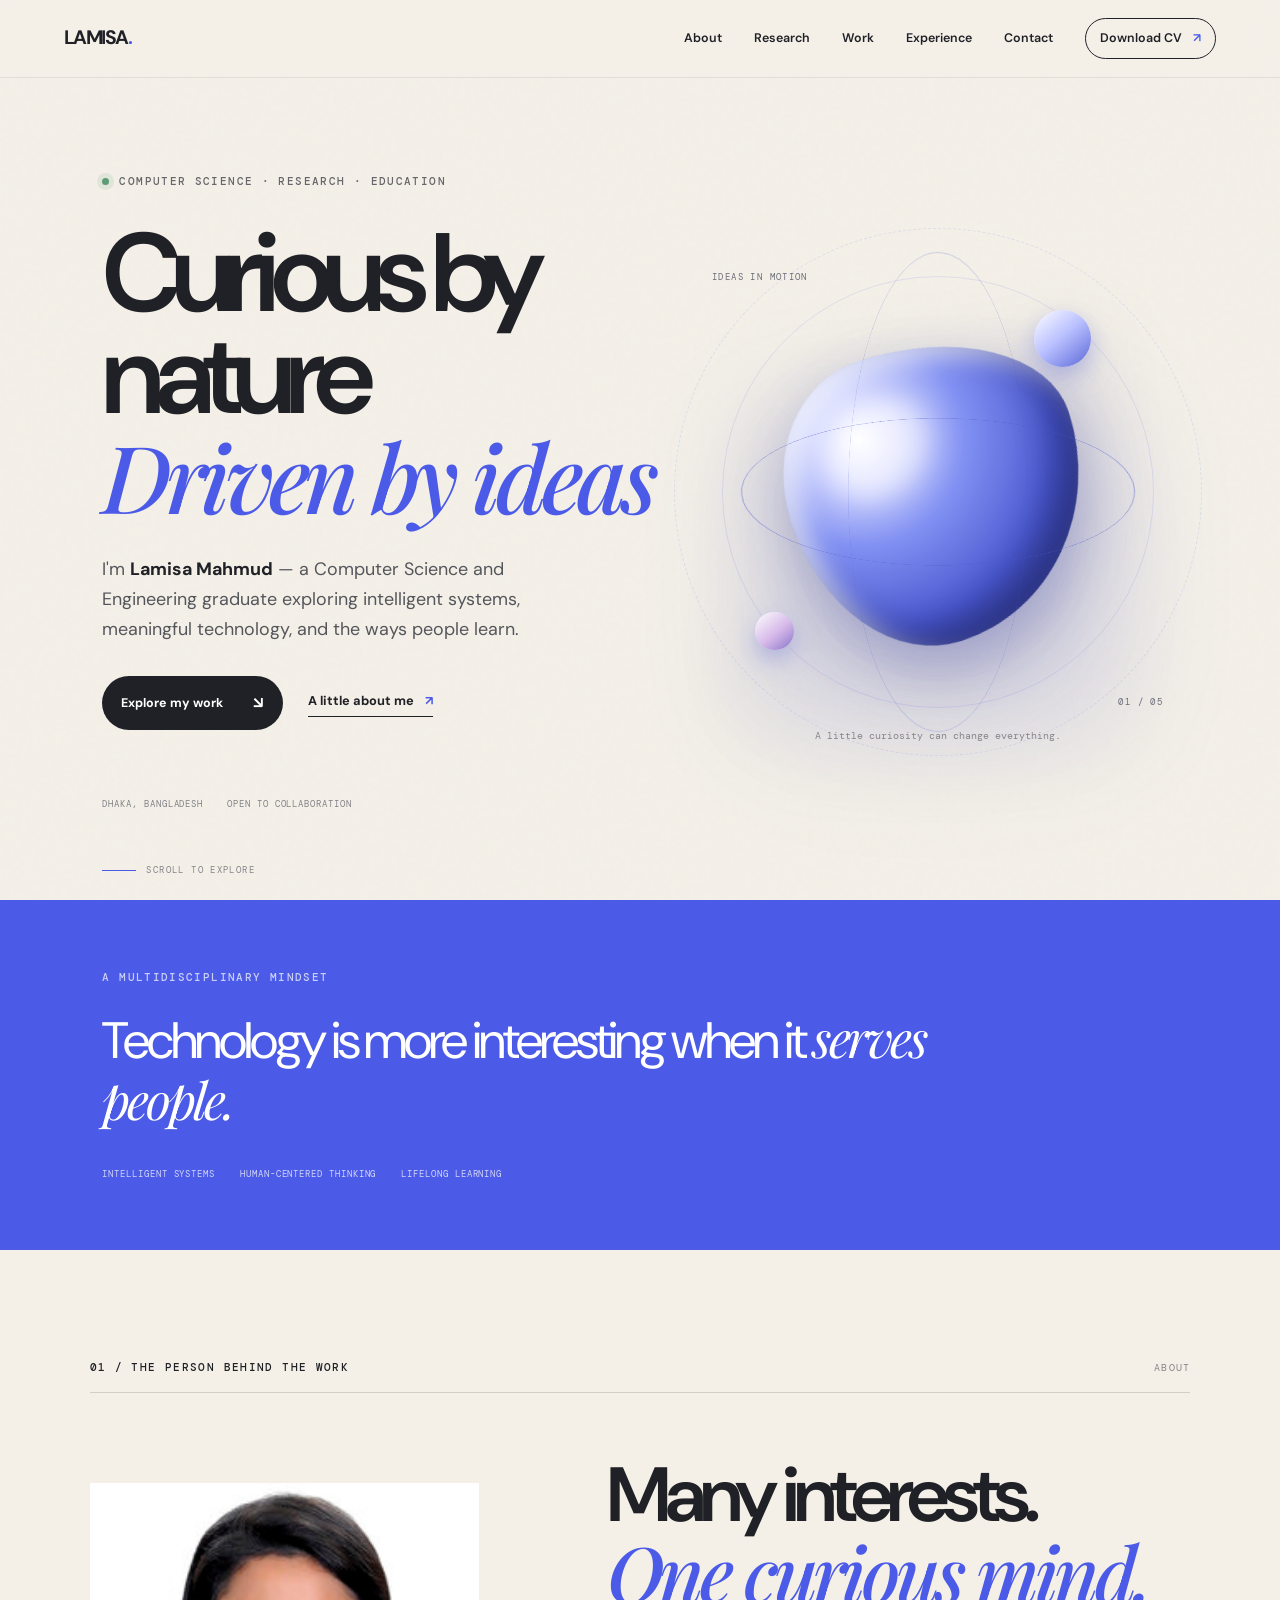
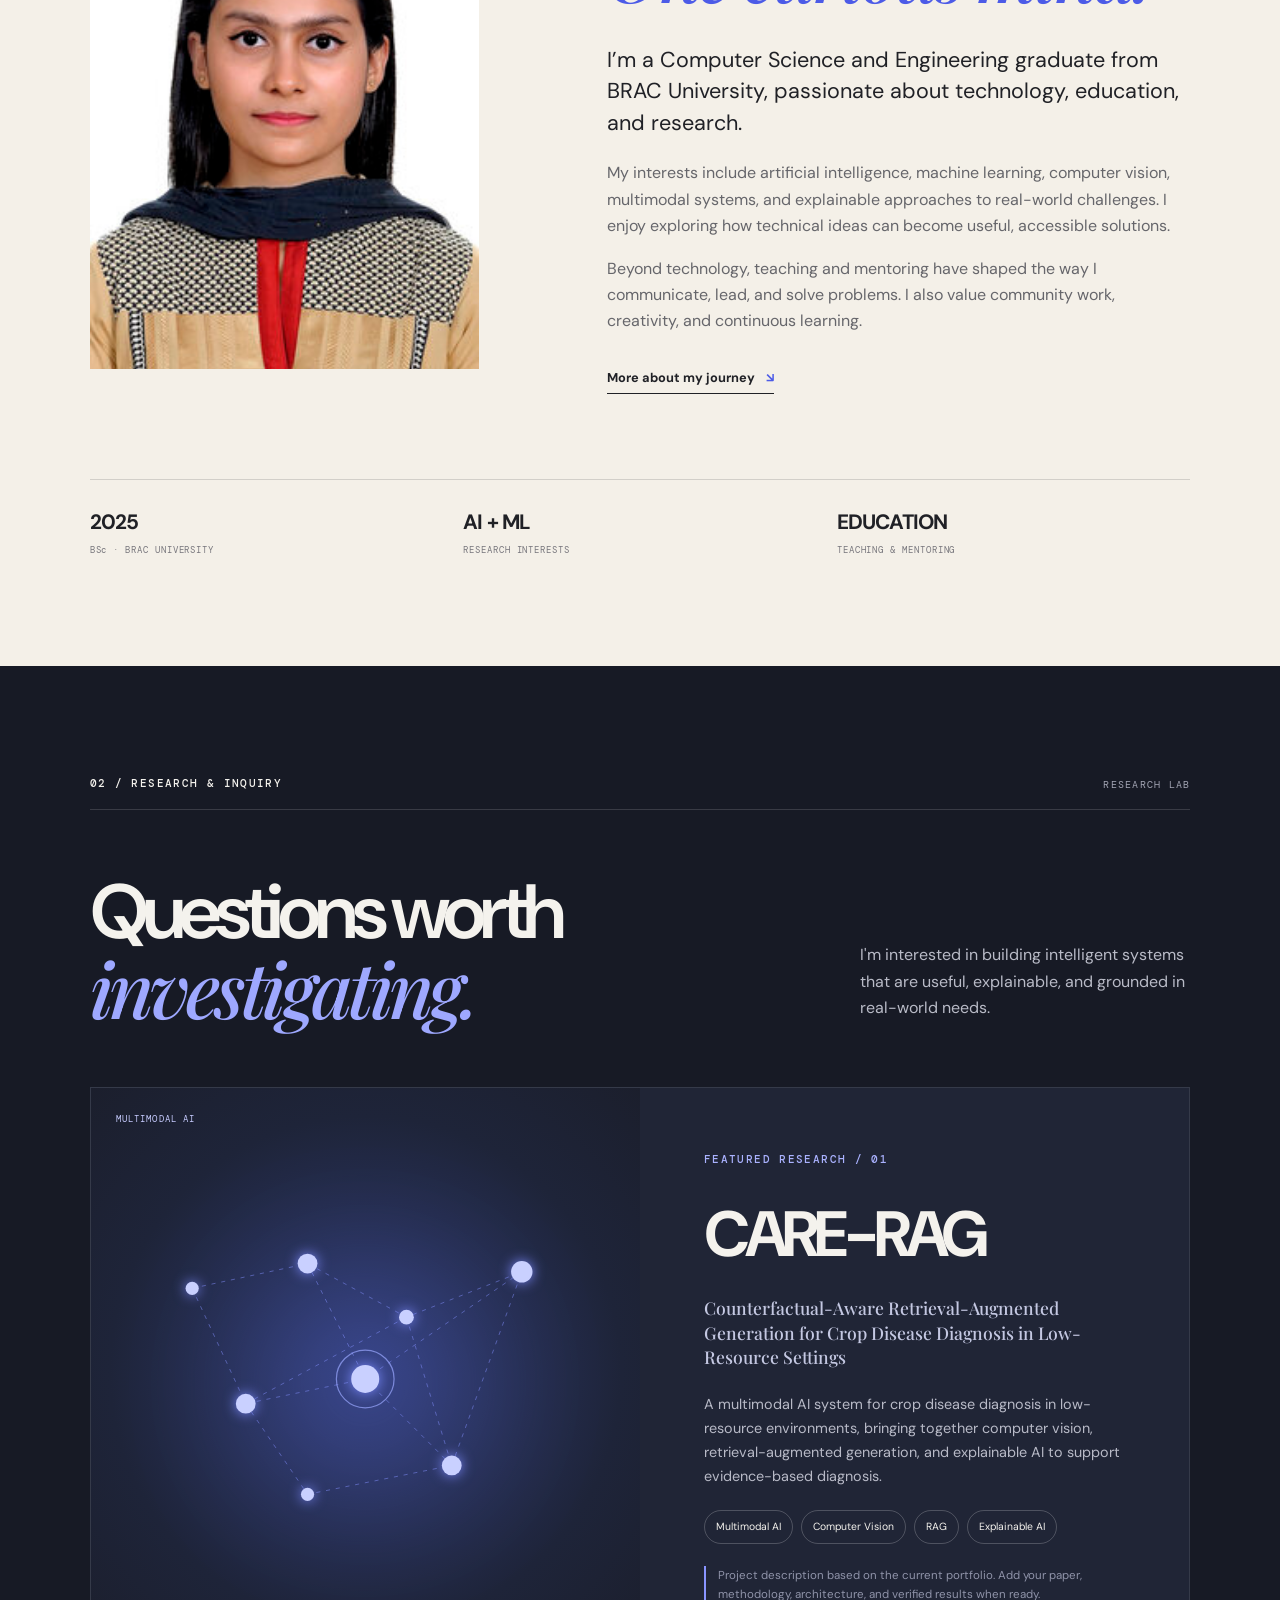
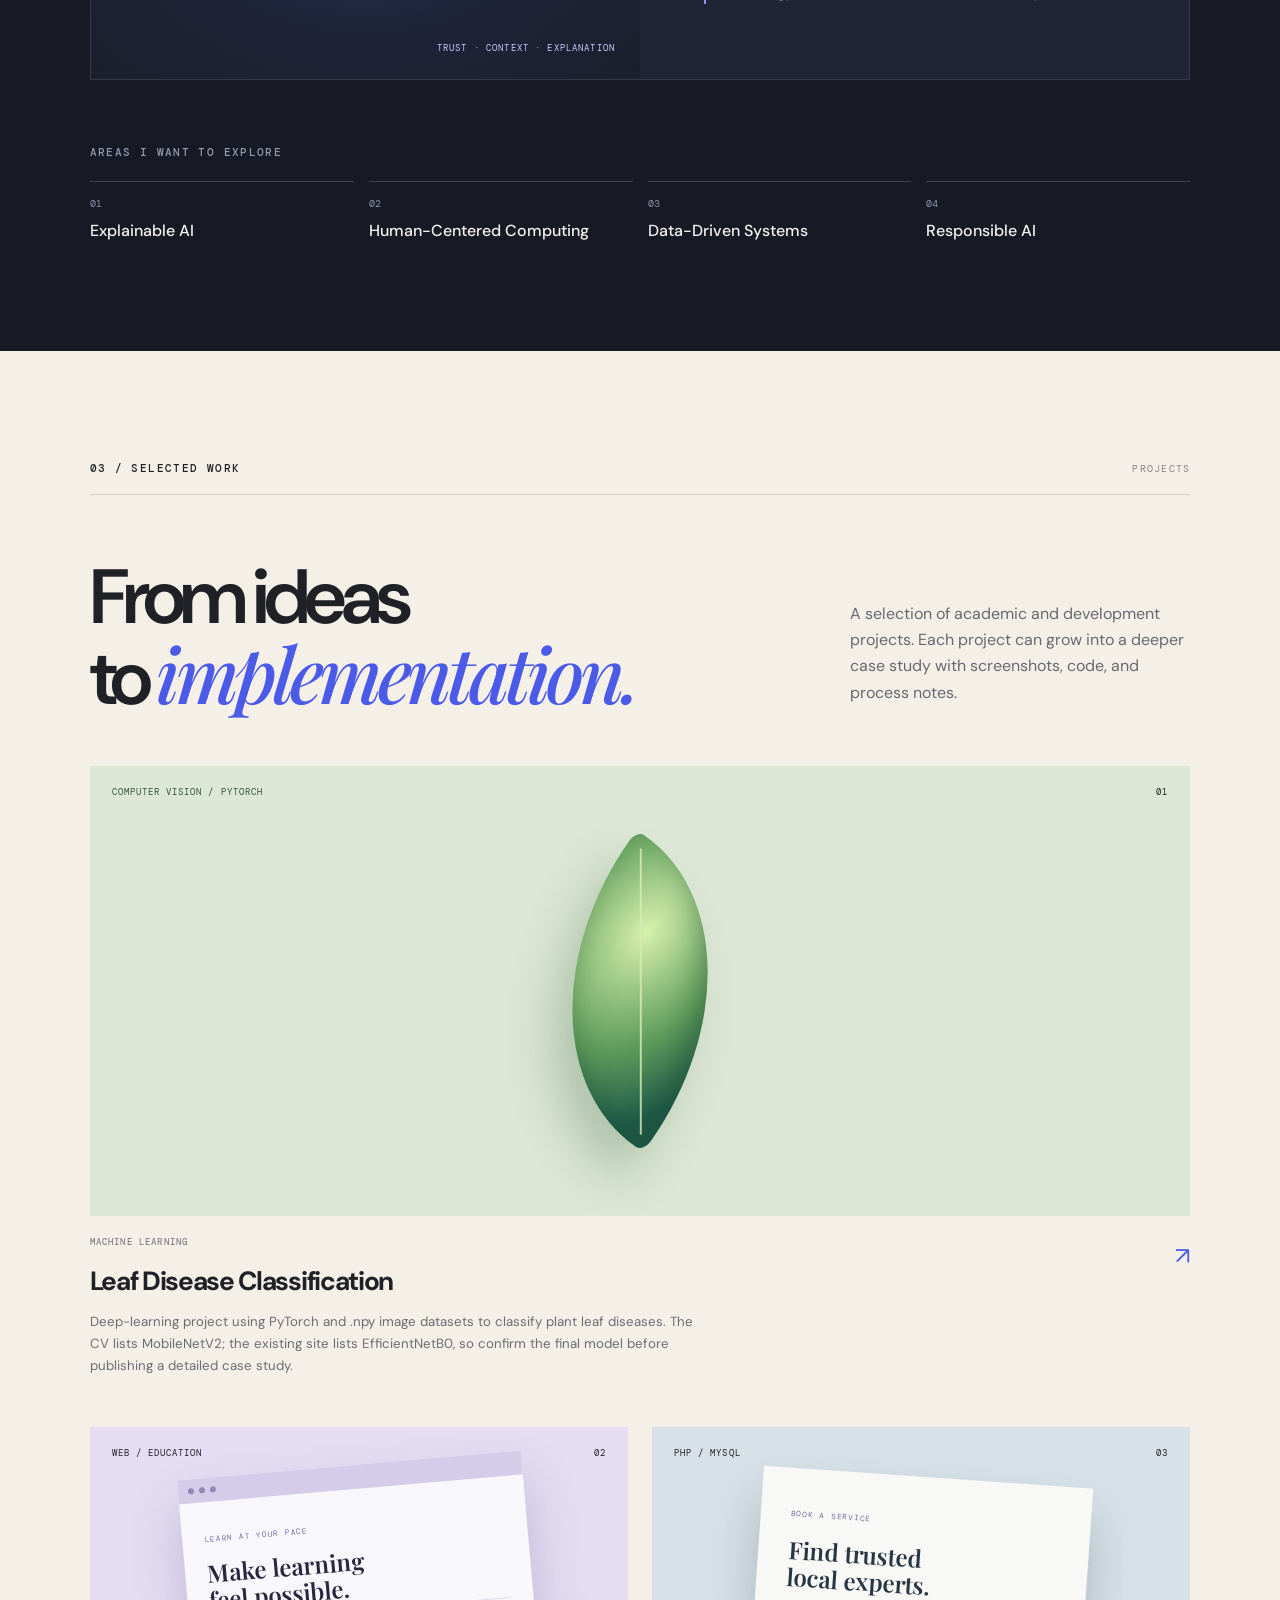
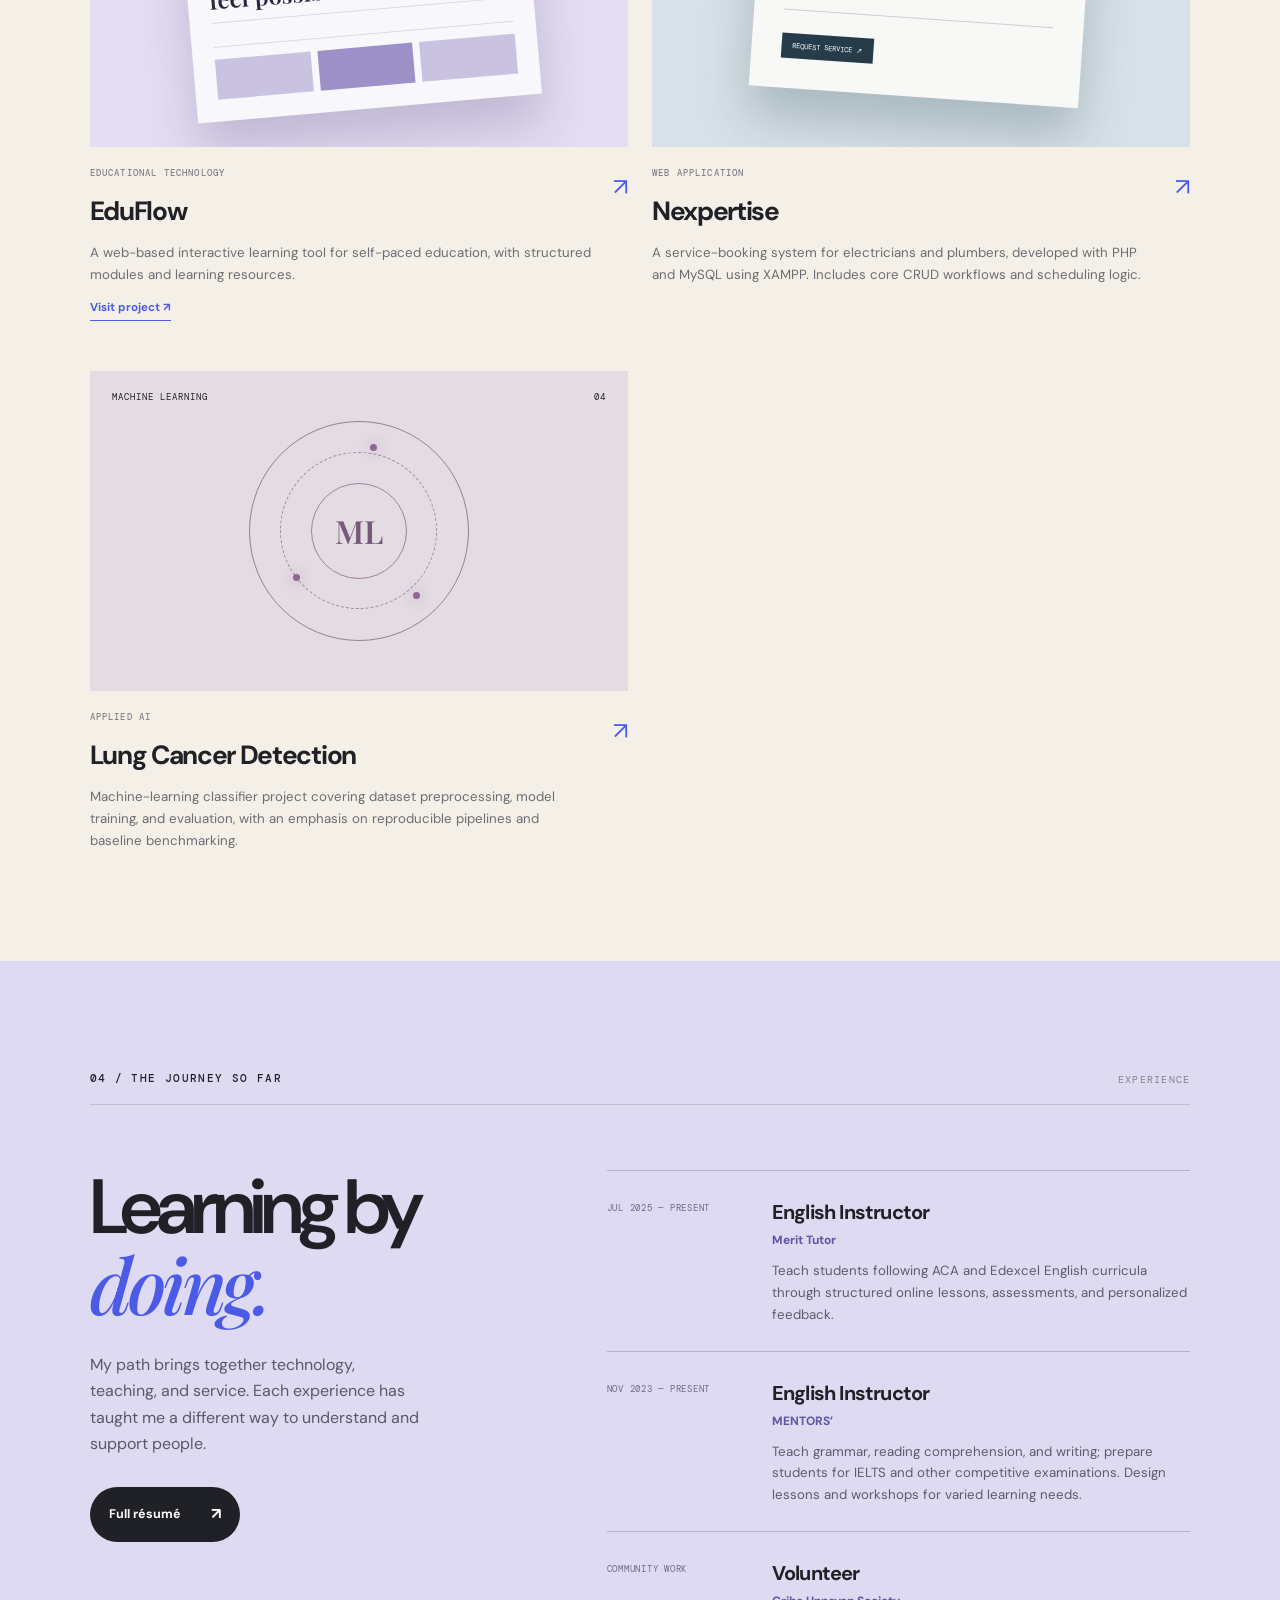
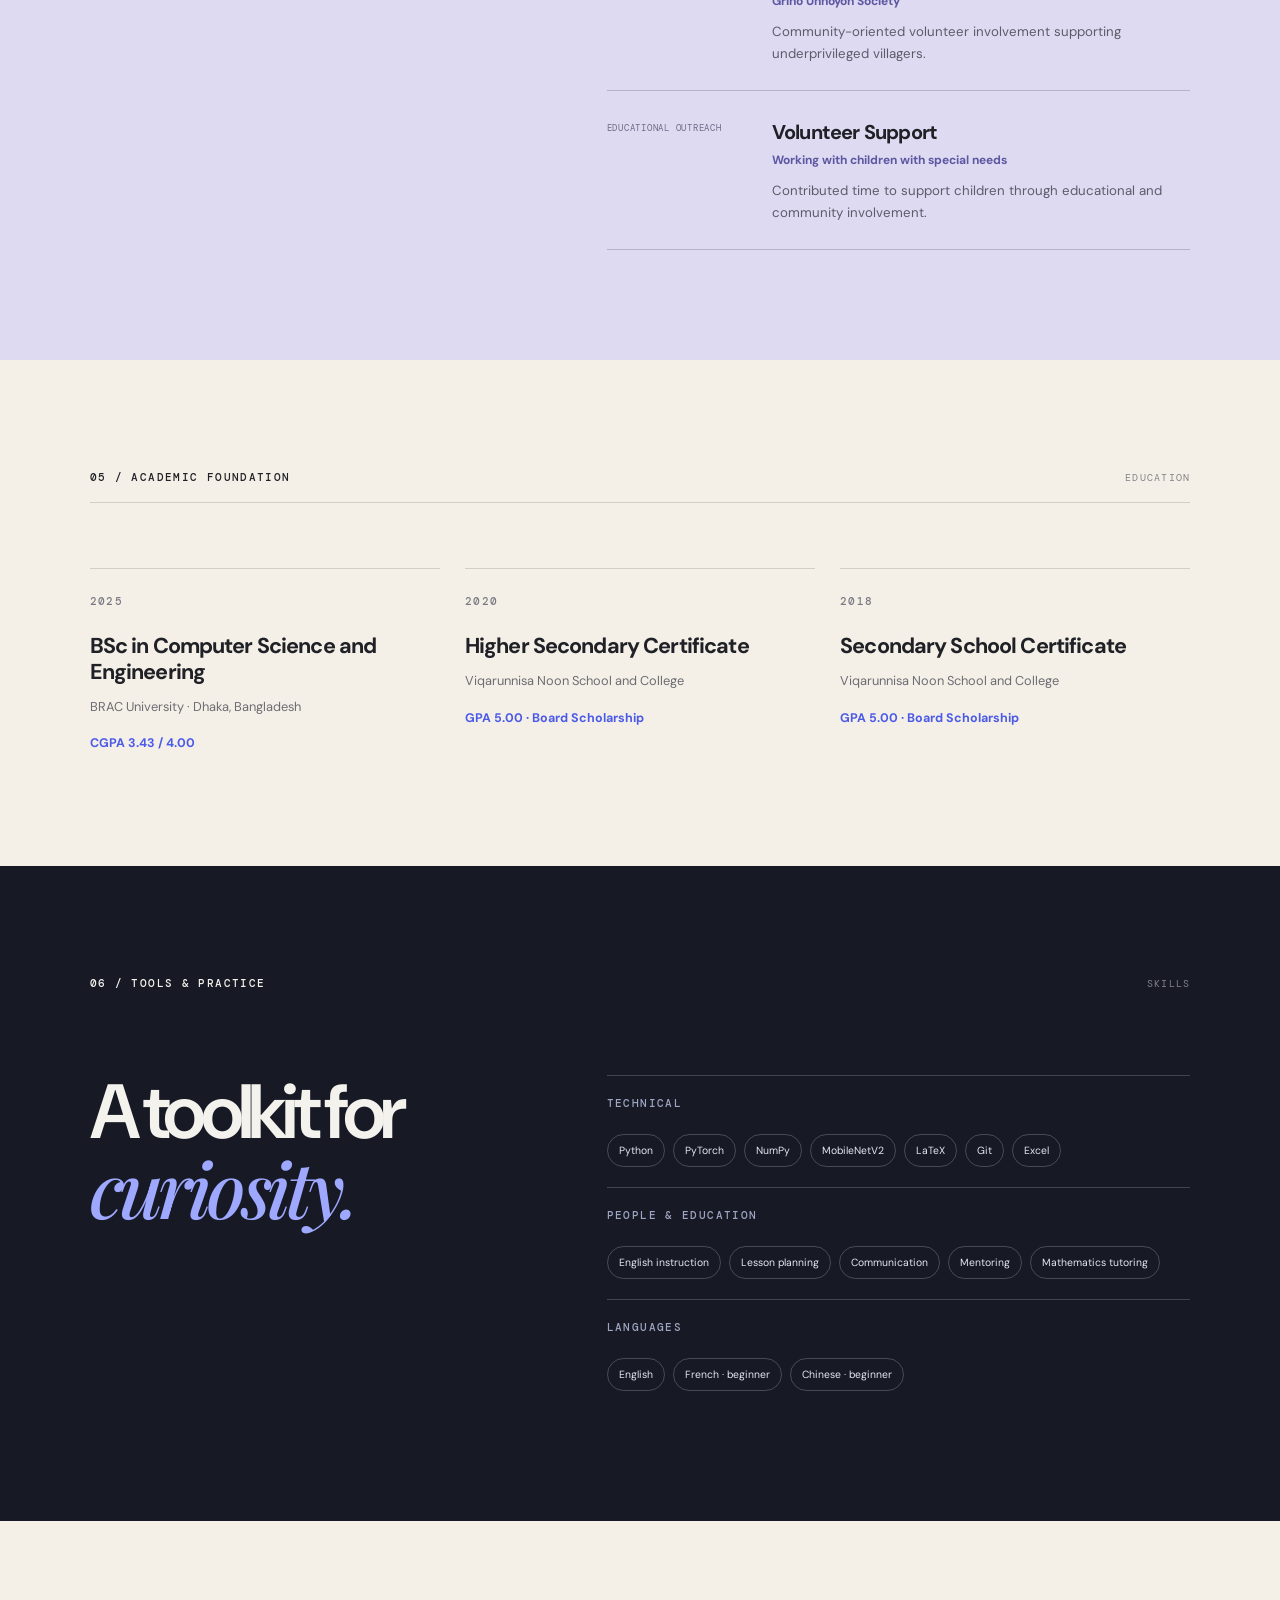
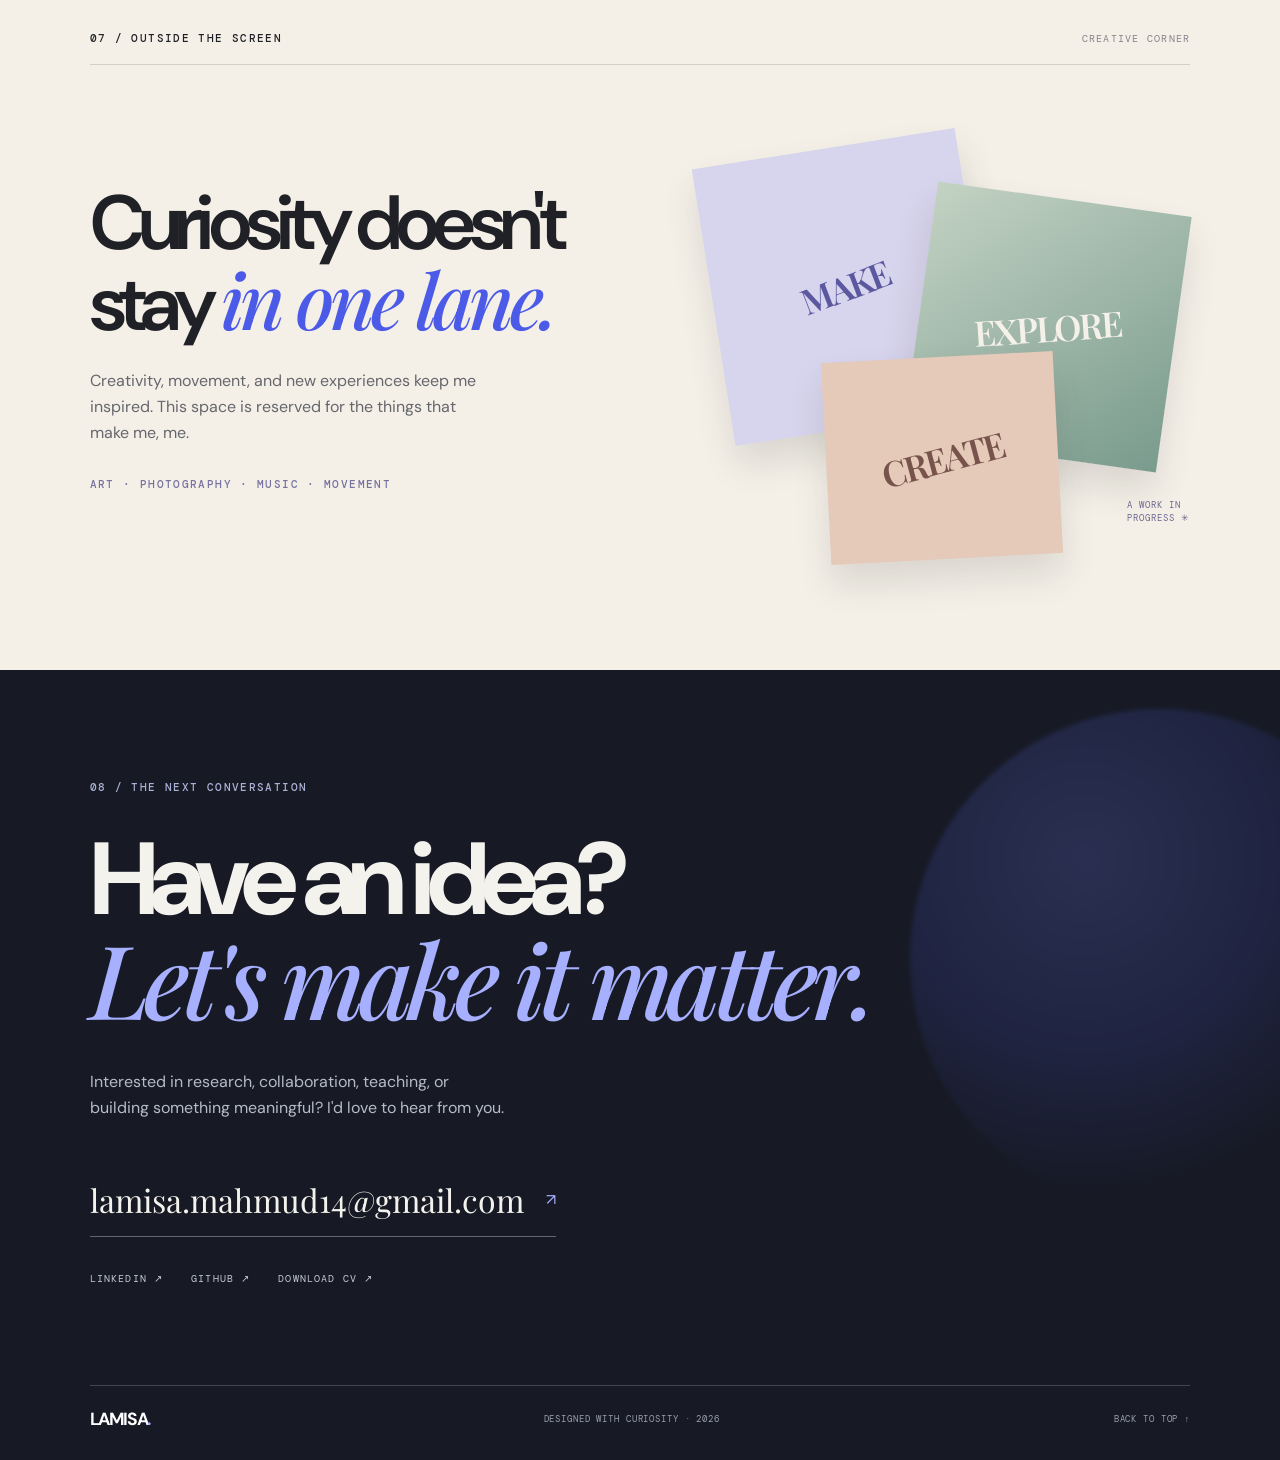
==== index.html @ aa479f7f "Update portrait image and refine bio text Updated the portrait image source and placeholder text. Re" ====
<!doctype html>
<html lang="en">
<head>
  <meta charset="utf-8">
  <meta name="viewport" content="width=device-width, initial-scale=1">
  <meta name="theme-color" content="#f4f0e8">
  <meta name="description" content="Lamisa Mahmud — Computer Science and Engineering graduate exploring intelligent systems, research, education and creative technology.">
  <meta property="og:title" content="Lamisa Mahmud — Curious by nature. Driven by ideas.">
  <meta property="og:description" content="Research, technology, education and creative thinking.">
  <meta property="og:type" content="website">
  <title>Lamisa Mahmud — Curious by nature. Driven by ideas.</title>
  <link rel="preconnect" href="https://fonts.googleapis.com">
  <link rel="preconnect" href="https://fonts.gstatic.com" crossorigin>
  <link href="https://fonts.googleapis.com/css2?family=DM+Mono:wght@400;500&family=DM+Sans:wght@400;500;600;700&family=Playfair+Display:ital,wght@0,500;0,600;1,500;1,600&display=swap" rel="stylesheet">
  <link rel="stylesheet" href="style.css">
  <script>document.documentElement.classList.add('js');</script>
</head>
<body>
  <a class="skip-link" href="#main">Skip to content</a>
  <div class="cursor-glow" aria-hidden="true"></div>
  <header class="site-header">
    <a class="wordmark" href="#top" aria-label="Lamisa Mahmud home">LAMISA<span>.</span></a>
    <button class="menu-toggle" aria-expanded="false" aria-controls="site-nav" aria-label="Open navigation"><span></span><span></span></button>
    <nav id="site-nav" class="site-nav" aria-label="Main navigation">
      <a href="#about">About</a><a href="#research">Research</a><a href="#work">Work</a><a href="#experience">Experience</a><a href="#contact">Contact</a>
      <a class="nav-cv" href="assets/Lamisa_Mahmud_Resume.pdf" target="_blank" rel="noopener">Download CV <span>↗</span></a>
    </nav>
  </header>

  <main id="main">
    <section class="hero section-light" id="top">
      <div class="hero-grain" aria-hidden="true"></div>
      <div class="hero-copy">
        <p class="eyebrow reveal"><span class="status-dot"></span> COMPUTER SCIENCE · RESEARCH · EDUCATION</p>
        <h1 class="hero-title reveal">Curious by<br>nature<br><em>Driven by ideas</em></h1>
        <p class="hero-intro reveal">I'm <strong>Lamisa Mahmud</strong> — a Computer Science and Engineering graduate exploring intelligent systems, meaningful technology, and the ways people learn.</p>
        <div class="hero-actions reveal">
          <a class="button button-dark" href="#work">Explore my work <span>↘</span></a>
          <a class="text-link" href="#about">A little about me <span>↗</span></a>
        </div>
        <div class="hero-meta reveal"><span>DHAKA, BANGLADESH</span><span>OPEN TO COLLABORATION</span></div>
      </div>
      <div class="hero-art-wrap" aria-label="Abstract interactive 3D artwork">
        <div class="orbit orbit-one"></div><div class="orbit orbit-two"></div>
        <div class="hero-art" id="hero-art">
          <div class="art-shadow"></div>
          <div class="art-core"><div class="art-core-inner"></div></div>
          <div class="art-ring ring-a"></div><div class="art-ring ring-b"></div>
          <div class="art-orb orb-a"></div><div class="art-orb orb-b"></div>
          <span class="art-label label-a">IDEAS IN MOTION</span><span class="art-label label-b">01 / 05</span>
        </div>
        <p class="art-caption">A little curiosity can change everything.</p>
      </div>
      <a class="scroll-cue" href="#about"><span></span> SCROLL TO EXPLORE</a>
    </section>

    <section class="intro-band">
      <p class="eyebrow">A MULTIDISCIPLINARY MINDSET</p>
      <p class="band-line">Technology is more interesting when it <em>serves people.</em></p>
      <div class="band-tags"><span>INTELLIGENT SYSTEMS</span><span>HUMAN-CENTERED THINKING</span><span>LIFELONG LEARNING</span></div>
    </section>

    <section class="about section-light section-pad" id="about">
      <div class="section-heading reveal"><p class="eyebrow">01 / THE PERSON BEHIND THE WORK</p><span class="section-index">ABOUT</span></div>
      <div class="about-grid">
        <div class="portrait-frame reveal">
          <img src="assets/Lamisa.jpg" alt="Portrait of Lamisa Mahmud" onerror="this.style.display='none'; this.nextElementSibling.style.display='grid';">
          <div class="portrait-placeholder"><span>YOUR PORTRAIT<br>GOES HERE</span><small>Replace assets/Lamisa.jpg with your professional photo</small></div>
        </div>
        <div class="about-copy reveal">
          <h2>Many interests.<br><em>One curious mind.</em></h2>
          <p class="large-copy">I’m a Computer Science and Engineering graduate from BRAC University, passionate about technology, education, and research.</p>
          <p>My interests include artificial intelligence, machine learning, computer vision, multimodal systems, and explainable approaches to real-world challenges. I enjoy exploring how technical ideas can become useful, accessible solutions.</p>
          <p>Beyond technology, teaching and mentoring have shaped the way I communicate, lead, and solve problems. I also value community work, creativity, and continuous learning.</p>
          <a class="text-link" href="#experience">More about my journey <span>↘</span></a>
        </div>
      </div>
      <div class="facts-row reveal">
        <div><strong>2025</strong><span>BSc · BRAC UNIVERSITY</span></div>
        <div><strong>AI + ML</strong><span>RESEARCH INTERESTS</span></div>
        <div><strong>EDUCATION</strong><span>TEACHING & MENTORING</span></div>
      </div>
    </section>

    <section class="research section-dark section-pad" id="research">
      <div class="section-heading reveal"><p class="eyebrow">02 / RESEARCH & INQUIRY</p><span class="section-index">RESEARCH LAB</span></div>
      <div class="research-head reveal">
        <h2>Questions worth<br><em>investigating.</em></h2>
        <p>I'm interested in building intelligent systems that are useful, explainable, and grounded in real-world needs.</p>
      </div>
      <article class="featured-research reveal">
        <div class="research-visual">
          <div class="network-visual" aria-hidden="true">
            <div class="network-glow"></div><svg viewBox="0 0 600 420" role="img" aria-label="Abstract network illustration">
              <g class="network-lines"><path d="M90 95 L230 65 L350 130 L490 75 M90 95 L155 235 L300 205 L490 75 M155 235 L230 345 L405 310 L490 75 M300 205 L405 310 M230 65 L300 205 M350 130 L405 310 M155 235 L350 130"/></g>
              <g class="network-nodes"><circle cx="90" cy="95" r="8"/><circle cx="230" cy="65" r="12"/><circle cx="350" cy="130" r="9"/><circle cx="490" cy="75" r="13"/><circle cx="155" cy="235" r="12"/><circle cx="300" cy="205" r="17"/><circle cx="230" cy="345" r="8"/><circle cx="405" cy="310" r="12"/></g>
              <circle class="network-pulse" cx="300" cy="205" r="35"/>
            </svg>
            <span class="visual-tag tag-top">MULTIMODAL AI</span><span class="visual-tag tag-bottom">TRUST · CONTEXT · EXPLANATION</span>
          </div>
        </div>
        <div class="research-details">
          <p class="eyebrow">FEATURED RESEARCH / 01</p>
          <h3>CARE-RAG</h3>
          <h4>Counterfactual-Aware Retrieval-Augmented Generation for Crop Disease Diagnosis in Low-Resource Settings</h4>
          <p>A multimodal AI system for crop disease diagnosis in low-resource environments, bringing together computer vision, retrieval-augmented generation, and explainable AI to support evidence-based diagnosis.</p>
          <div class="chip-row"><span>Multimodal AI</span><span>Computer Vision</span><span>RAG</span><span>Explainable AI</span></div>
          <p class="research-note">Project description based on the current portfolio. Add your paper, methodology, architecture, and verified results when ready.</p>
        </div>
      </article>
      <div class="research-interests reveal">
        <p class="eyebrow">AREAS I WANT TO EXPLORE</p>
        <div class="interest-list"><span>01 <b>Explainable AI</b></span><span>02 <b>Human-Centered Computing</b></span><span>03 <b>Data-Driven Systems</b></span><span>04 <b>Responsible AI</b></span></div>
      </div>
    </section>

    <section class="work section-light section-pad" id="work">
      <div class="section-heading reveal"><p class="eyebrow">03 / SELECTED WORK</p><span class="section-index">PROJECTS</span></div>
      <div class="work-heading reveal"><h2>From ideas<br>to <em>implementation.</em></h2><p>A selection of academic and development projects. Each project can grow into a deeper case study with screenshots, code, and process notes.</p></div>
      <div class="project-grid">
        <article class="project-card project-large reveal">
          <div class="project-art leaf-art"><div class="leaf-shape"></div><span class="art-type">COMPUTER VISION / PYTORCH</span><span class="art-number">01</span></div>
          <div class="project-info"><div><p class="eyebrow">MACHINE LEARNING</p><h3>Leaf Disease Classification</h3><p>Deep-learning project using PyTorch and .npy image datasets to classify plant leaf diseases. The CV lists MobileNetV2; the existing site lists EfficientNetB0, so confirm the final model before publishing a detailed case study.</p></div><span class="project-arrow">↗</span></div>
        </article>
        <article class="project-card reveal">
          <div class="project-art eduflow-art"><div class="browser-mock"><div class="browser-top"><i></i><i></i><i></i></div><div class="browser-body"><span>LEARN AT YOUR PACE</span><b>Make learning<br>feel possible.</b><div class="mock-lines"></div><div class="mock-blocks"><i></i><i></i><i></i></div></div></div><span class="art-type">WEB / EDUCATION</span><span class="art-number">02</span></div>
          <div class="project-info"><div><p class="eyebrow">EDUCATIONAL TECHNOLOGY</p><h3>EduFlow</h3><p>A web-based interactive learning tool for self-paced education, with structured modules and learning resources.</p><a class="project-link" href="https://babyz10.github.io/eduflow/" target="_blank" rel="noopener">Visit project ↗</a></div><span class="project-arrow">↗</span></div>
        </article>
        <article class="project-card reveal">
          <div class="project-art nexpertise-art"><div class="booking-ui"><span>BOOK A SERVICE</span><b>Find trusted<br>local experts.</b><div class="booking-line"></div><div class="booking-pill">REQUEST SERVICE ↗</div></div><span class="art-type">PHP / MYSQL</span><span class="art-number">03</span></div>
          <div class="project-info"><div><p class="eyebrow">WEB APPLICATION</p><h3>Nexpertise</h3><p>A service-booking system for electricians and plumbers, developed with PHP and MySQL using XAMPP. Includes core CRUD workflows and scheduling logic.</p></div><span class="project-arrow">↗</span></div>
        </article>
        <article class="project-card reveal">
          <div class="project-art cancer-art"><div class="scan-rings"><i></i><i></i><i></i><b>ML</b></div><span class="art-type">MACHINE LEARNING</span><span class="art-number">04</span></div>
          <div class="project-info"><div><p class="eyebrow">APPLIED AI</p><h3>Lung Cancer Detection</h3><p>Machine-learning classifier project covering dataset preprocessing, model training, and evaluation, with an emphasis on reproducible pipelines and baseline benchmarking.</p></div><span class="project-arrow">↗</span></div>
        </article>
      </div>
    </section>

    <section class="experience section-lilac section-pad" id="experience">
      <div class="section-heading reveal"><p class="eyebrow">04 / THE JOURNEY SO FAR</p><span class="section-index">EXPERIENCE</span></div>
      <div class="experience-grid">
        <div class="experience-intro reveal"><h2>Learning by<br><em>doing.</em></h2><p>My path brings together technology, teaching, and service. Each experience has taught me a different way to understand and support people.</p><a class="button button-dark" href="assets/Lamisa_Mahmud_Resume.pdf" target="_blank" rel="noopener">Full résumé <span>↗</span></a></div>
        <div class="timeline reveal">
          <article class="timeline-item"><span class="timeline-date">JUL 2025 — PRESENT</span><div><h3>English Instructor</h3><p class="timeline-org">Merit Tutor</p><p>Teach students following ACA and Edexcel English curricula through structured online lessons, assessments, and personalized feedback.</p></div></article>
          <article class="timeline-item"><span class="timeline-date">NOV 2023 — PRESENT</span><div><h3>English Instructor</h3><p class="timeline-org">MENTORS’</p><p>Teach grammar, reading comprehension, and writing; prepare students for IELTS and other competitive examinations. Design lessons and workshops for varied learning needs.</p></div></article>
          <article class="timeline-item"><span class="timeline-date">COMMUNITY WORK</span><div><h3>Volunteer</h3><p class="timeline-org">Griho Unnoyon Society</p><p>Community-oriented volunteer involvement supporting underprivileged villagers.</p></div></article>
          <article class="timeline-item"><span class="timeline-date">EDUCATIONAL OUTREACH</span><div><h3>Volunteer Support</h3><p class="timeline-org">Working with children with special needs</p><p>Contributed time to support children through educational and community involvement.</p></div></article>
        </div>
      </div>
    </section>

    <section class="education section-light section-pad">
      <div class="section-heading reveal"><p class="eyebrow">05 / ACADEMIC FOUNDATION</p><span class="section-index">EDUCATION</span></div>
      <div class="education-grid reveal">
        <div><span class="eyebrow">2025</span><h3>BSc in Computer Science and Engineering</h3><p>BRAC University · Dhaka, Bangladesh</p><strong>CGPA 3.43 / 4.00</strong></div>
        <div><span class="eyebrow">2020</span><h3>Higher Secondary Certificate</h3><p>Viqarunnisa Noon School and College</p><strong>GPA 5.00 · Board Scholarship</strong></div>
        <div><span class="eyebrow">2018</span><h3>Secondary School Certificate</h3><p>Viqarunnisa Noon School and College</p><strong>GPA 5.00 · Board Scholarship</strong></div>
      </div>
    </section>

    <section class="skills section-dark section-pad">
      <div class="section-heading reveal"><p class="eyebrow">06 / TOOLS & PRACTICE</p><span class="section-index">SKILLS</span></div>
      <div class="skills-grid reveal">
        <h2>A toolkit for<br><em>curiosity.</em></h2>
        <div class="skill-groups">
          <div><p class="eyebrow">TECHNICAL</p><div class="chip-row"><span>Python</span><span>PyTorch</span><span>NumPy</span><span>MobileNetV2</span><span>LaTeX</span><span>Git</span><span>Excel</span></div></div>
          <div><p class="eyebrow">PEOPLE & EDUCATION</p><div class="chip-row"><span>English instruction</span><span>Lesson planning</span><span>Communication</span><span>Mentoring</span><span>Mathematics tutoring</span></div></div>
          <div><p class="eyebrow">LANGUAGES</p><div class="chip-row"><span>English</span><span>French · beginner</span><span>Chinese · beginner</span></div></div>
        </div>
      </div>
    </section>

    <section class="creative section-light section-pad">
      <div class="section-heading reveal"><p class="eyebrow">07 / OUTSIDE THE SCREEN</p><span class="section-index">CREATIVE CORNER</span></div>
      <div class="creative-grid">
        <div class="creative-copy reveal"><h2>Curiosity doesn't<br>stay <em>in one lane.</em></h2><p>Creativity, movement, and new experiences keep me inspired. This space is reserved for the things that make me, me.</p><p class="eyebrow">ART · PHOTOGRAPHY · MUSIC · MOVEMENT</p></div>
        <div class="creative-collage reveal"><div class="collage-card collage-one"><span>MAKE</span></div><div class="collage-card collage-two"><span>EXPLORE</span></div><div class="collage-card collage-three"><span>CREATE</span></div><div class="collage-note">A WORK IN<br>PROGRESS ✳</div></div>
      </div>
    </section>

    <section class="contact section-dark section-pad" id="contact">
      <div class="contact-orb" aria-hidden="true"></div>
      <p class="eyebrow reveal">08 / THE NEXT CONVERSATION</p>
      <h2 class="reveal">Have an idea?<br><em>Let's make it matter.</em></h2>
      <p class="contact-copy reveal">Interested in research, collaboration, teaching, or building something meaningful? I'd love to hear from you.</p>
      <a class="contact-email reveal" href="mailto:lamisa.mahmud14@gmail.com">lamisa.mahmud14@gmail.com <span>↗</span></a>
      <div class="contact-links reveal"><a href="https://www.linkedin.com/in/lamisa-mahmud-b38b47302/" target="_blank" rel="noopener">LINKEDIN ↗</a><a href="https://github.com/Lamisa26" target="_blank" rel="noopener">GITHUB ↗</a><a href="assets/Lamisa_Mahmud_Resume.pdf" target="_blank" rel="noopener">DOWNLOAD CV ↗</a></div>
      <footer><a class="wordmark" href="#top">LAMISA<span>.</span></a><span>DESIGNED WITH CURIOSITY · 2026</span><a href="#top">BACK TO TOP ↑</a></footer>
    </section>
  </main>
  <script src="script.js"></script>
</body>
</html>
---- style.css ----
/* Lamisa Mahmud portfolio — editorial x future */
:root{--paper:#f4f0e8;--paper-2:#e9e5dc;--ink:#202126;--muted:#696a70;--blue:#4c5be7;--lilac:#dedaf2;--night:#171a25;--night-2:#202536;--line:rgba(32,33,38,.16);--serif:"Playfair Display",Georgia,serif;--sans:"DM Sans",Arial,sans-serif;--mono:"DM Mono",monospace;--max:1240px}
*{box-sizing:border-box}html{scroll-behavior:smooth;scroll-padding-top:90px}body{margin:0;background:var(--paper);color:var(--ink);font-family:var(--sans);font-size:16px;line-height:1.65;overflow-x:hidden}a{color:inherit;text-decoration:none}button{font:inherit}.skip-link{position:absolute;left:-999px;top:1rem;background:white;padding:.8rem;z-index:1000}.skip-link:focus{left:1rem}.site-header{height:78px;padding:0 max(5vw,24px);display:flex;align-items:center;justify-content:space-between;position:sticky;top:0;z-index:100;background:rgba(244,240,232,.88);backdrop-filter:blur(18px);border-bottom:1px solid rgba(32,33,38,.08)}.wordmark{font-size:1.22rem;font-weight:700;letter-spacing:-.08em}.wordmark span,.blue-dot{color:var(--blue)}.site-nav{display:flex;align-items:center;gap:clamp(16px,2.5vw,34px);font-size:.78rem;font-weight:600}.site-nav a{transition:color .2s}.site-nav a:hover,.text-link:hover{color:var(--blue)}.nav-cv{border:1px solid var(--ink);padding:9px 14px;border-radius:99px}.nav-cv span{color:var(--blue);margin-left:8px}.menu-toggle{display:none}
section{position:relative}.section-light{background:var(--paper);color:var(--ink)}.section-dark{background:var(--night);color:#f4f2ed}.section-lilac{background:var(--lilac);color:var(--ink)}.section-pad{padding:110px max(7vw,26px)}.eyebrow{font:500 .66rem/1.5 var(--mono);letter-spacing:.13em;text-transform:uppercase}.hero{min-height:calc(100svh - 78px);padding:9vh max(8vw,28px) 75px;display:grid;grid-template-columns:1.08fr .92fr;align-items:center;gap:3vw;overflow:hidden}.hero-grain{position:absolute;inset:0;pointer-events:none;opacity:.18;background-image:url("data:image/svg+xml,%3Csvg viewBox='0 0 180 180' xmlns='http://www.w3.org/2000/svg'%3E%3Cfilter id='n'%3E%3CfeTurbulence type='fractalNoise' baseFrequency='.8' numOctaves='3' stitchTiles='stitch'/%3E%3C/filter%3E%3Crect width='100%25' height='100%25' filter='url(%23n)' opacity='.14'/%3E%3C/svg%3E")}.hero-copy{position:relative;z-index:2;max-width:690px}.hero .eyebrow{display:flex;align-items:center;gap:10px;color:#65656a}.status-dot{width:7px;height:7px;border-radius:50%;background:#5c9b75;box-shadow:0 0 0 5px rgba(92,155,117,.12)}h1,h2,h3,h4,p{margin-top:0}.hero-title{font-size:clamp(4.2rem,8.7vw,8.8rem);line-height:.91;letter-spacing:-.085em;font-weight:600;margin:34px 0 28px}.hero-title em,h2 em{font-family:var(--serif);font-weight:500;letter-spacing:-.06em}.hero-title em{color:var(--blue);font-size:.84em}.hero-intro{max-width:490px;font-size:1.12rem;color:#55565c}.hero-intro strong{color:var(--ink)}.hero-actions{display:flex;align-items:center;gap:25px;margin-top:32px}.button{display:inline-flex;align-items:center;gap:30px;padding:14px 19px;border-radius:99px;font-size:.78rem;font-weight:700;transition:transform .25s,background .25s}.button:hover{transform:translateY(-3px)}.button-dark{background:var(--ink);color:white}.button-dark:hover{background:var(--blue)}.button span{font-size:1rem}.text-link{font-size:.8rem;font-weight:700;border-bottom:1px solid currentColor;padding-bottom:5px}.text-link span{margin-left:8px;color:var(--blue)}.hero-meta{display:flex;gap:24px;margin-top:68px;font: .58rem var(--mono);letter-spacing:.1em;color:#818087}.hero-art-wrap{position:relative;min-height:520px;display:grid;place-items:center;perspective:1000px}.hero-art{width:min(39vw,480px);aspect-ratio:1;position:relative;transform-style:preserve-3d;transition:transform .15s ease-out;filter:drop-shadow(0 35px 45px rgba(50,55,100,.16))}.art-core{position:absolute;inset:19%;border-radius:38% 62% 58% 42% / 44% 38% 62% 56%;background:radial-gradient(circle at 30% 25%,#fff 0,#d9dcff 13%,#8190f2 35%,#4a58cf 64%,#252d74 100%);box-shadow:inset -18px -20px 35px rgba(18,22,75,.45),inset 12px 14px 24px rgba(255,255,255,.75),0 25px 55px rgba(60,70,170,.28);animation:morph 9s ease-in-out infinite alternate;transform:translateZ(35px) rotate(-18deg)}.art-core-inner{position:absolute;width:36%;height:28%;top:17%;left:18%;border-radius:50%;background:rgba(255,255,255,.48);filter:blur(12px);transform:rotate(-30deg)}.art-ring{position:absolute;inset:9%;border:1px solid rgba(74,88,207,.5);border-radius:50%;transform:rotateX(68deg) rotateZ(-25deg)}.ring-b{inset:0;border-color:rgba(74,88,207,.25);transform:rotateY(68deg) rotateZ(25deg)}.art-orb{position:absolute;width:12%;aspect-ratio:1;border-radius:50%;background:linear-gradient(140deg,#fff,#b9c0ff 48%,#5a66d7);box-shadow:0 10px 25px #7d86da88}.orb-a{top:12%;right:18%;transform:translateZ(75px)}.orb-b{bottom:17%;left:12%;width:8%;background:linear-gradient(140deg,#fff,#d6b9e9 55%,#8873c9)}.art-shadow{position:absolute;inset:24% 12% 10%;background:#5966d7;filter:blur(60px);opacity:.16;transform:translateY(45px)}.art-label{position:absolute;font: .58rem var(--mono);letter-spacing:.15em;color:#6b6b78}.label-a{top:4%;left:3%}.label-b{bottom:5%;right:3%}.orbit{position:absolute;border:1px solid rgba(76,91,231,.13);border-radius:50%;width:90%;aspect-ratio:1}.orbit-two{width:110%;border-style:dashed;animation:spin 45s linear infinite}.art-caption{position:absolute;bottom:0;font: .65rem var(--mono);color:#87858a}.scroll-cue{position:absolute;bottom:24px;left:max(8vw,28px);font: .58rem var(--mono);letter-spacing:.15em;display:flex;align-items:center;gap:10px;color:#85838a}.scroll-cue span{width:34px;height:1px;background:var(--blue)}
.intro-band{padding:70px max(8vw,28px);background:var(--blue);color:white}.intro-band .eyebrow{opacity:.7}.band-line{font-size:clamp(1.8rem,4vw,4rem);line-height:1.16;letter-spacing:-.06em;max-width:950px;margin:22px 0 35px}.band-line em{font-family:var(--serif)}.band-tags{display:flex;gap:25px;flex-wrap:wrap;font: .58rem var(--mono);letter-spacing:.1em;opacity:.75}
.section-heading{display:flex;justify-content:space-between;align-items:center;border-bottom:1px solid var(--line);padding-bottom:17px;margin-bottom:65px}.section-heading .eyebrow{margin:0}.section-index{font: .6rem var(--mono);letter-spacing:.13em;color:#85838a}.about-grid{display:grid;grid-template-columns:.8fr 1.2fr;gap:10vw;align-items:center}.portrait-frame{position:relative;max-width:430px;aspect-ratio:4/5;background:#d8d5cd;overflow:hidden}.portrait-frame img{width:100%;height:100%;object-fit:cover;object-position:center;display:block}.portrait-placeholder{height:100%;display:none;place-content:center;text-align:center;background:radial-gradient(circle at 65% 25%,#e9e5ff,#b9b9d3 45%,#8e91b7);color:#292c53;padding:20px}.portrait-placeholder span{font:600 clamp(1.5rem,4vw,3rem)/1.05 var(--serif)}.portrait-placeholder small{font:.6rem var(--mono);margin-top:15px}.portrait-stamp{position:absolute;bottom:16px;right:16px;background:var(--paper);padding:12px 15px;font: .65rem/1.3 var(--mono);letter-spacing:.12em}.portrait-stamp span{color:var(--blue)}.about-copy h2,.research-head h2,.work-heading h2,.experience-intro h2,.skills-grid h2,.creative-copy h2{font-size:clamp(3rem,6vw,6rem);line-height:.98;letter-spacing:-.075em;font-weight:600;margin-bottom:30px}.about-copy h2 em,.work-heading h2 em,.experience-intro h2 em,.creative-copy h2 em{color:var(--blue)}.large-copy{font-size:1.35rem;line-height:1.45;max-width:650px}.about-copy p:not(.large-copy){color:#66666b;max-width:610px}.about-copy .text-link{display:inline-block;margin-top:16px}.facts-row{display:grid;grid-template-columns:repeat(3,1fr);border-top:1px solid var(--line);margin-top:85px;padding-top:25px;gap:20px}.facts-row div{display:flex;flex-direction:column}.facts-row strong{font-size:1.3rem;letter-spacing:-.04em}.facts-row span{font: .58rem var(--mono);color:#77767c;letter-spacing:.1em;margin-top:5px}
.research{overflow:hidden}.research .section-heading{border-color:#ffffff25}.research .section-index{color:#a3a5b4}.research-head{display:flex;justify-content:space-between;align-items:end;gap:40px;margin-bottom:55px}.research-head h2{margin:0}.research-head h2 em,.skills-grid h2 em{color:#9ea8ff}.research-head>p{max-width:330px;color:#b9bbc7;margin:0 0 10px}.featured-research{display:grid;grid-template-columns:1fr 1fr;background:var(--night-2);border:1px solid #ffffff18}.research-visual{min-height:420px;background:radial-gradient(circle at 50% 48%,#313d75,#1e2439 62%,#1b1e2b);display:grid;place-items:center;overflow:hidden}.network-visual{width:100%;height:100%;min-height:420px;position:relative;display:grid;place-items:center}.network-visual svg{width:90%;max-width:590px;z-index:1;overflow:visible}.network-lines path{fill:none;stroke:#8490ff;stroke-width:1.2;stroke-opacity:.5;stroke-dasharray:5 7;animation:dash 20s linear infinite}.network-nodes circle{fill:#c9d0ff;filter:drop-shadow(0 0 8px #7c8aff)}.network-pulse{fill:none;stroke:#9ba7ff;stroke-width:1.5;opacity:.7;transform-origin:300px 205px;animation:pulse 3s ease-out infinite}.network-glow{position:absolute;width:220px;height:220px;border-radius:50%;background:#5666db;filter:blur(75px);opacity:.3}.visual-tag{position:absolute;z-index:2;font: .55rem var(--mono);letter-spacing:.13em;color:#c7ccff}.tag-top{top:25px;left:25px}.tag-bottom{bottom:25px;right:25px}.research-details{padding:clamp(30px,5vw,65px);align-self:center}.research-details .eyebrow{color:#aab2ff}.research-details h3{font-size:clamp(2.8rem,5vw,5rem);letter-spacing:-.08em;margin:15px 0 8px}.research-details h4{font:500 1.1rem/1.4 var(--serif);color:#c4c8e2;max-width:510px}.research-details>p:not(.eyebrow){color:#b8bac7;font-size:.9rem}.chip-row{display:flex;gap:8px;flex-wrap:wrap;margin:22px 0}.chip-row span{border:1px solid #ffffff35;border-radius:99px;padding:7px 11px;font-size:.65rem;color:inherit}.research-note{font-size:.72rem!important;color:#8f93a9!important;border-left:2px solid #8994ff;padding-left:12px}.research-interests{margin-top:65px}.research-interests .eyebrow{color:#9699ad}.interest-list{display:grid;grid-template-columns:repeat(4,1fr);gap:15px;margin-top:20px}.interest-list span{border-top:1px solid #ffffff30;padding-top:15px;font: .62rem var(--mono);color:#8f94aa}.interest-list b{display:block;color:#f4f2ed;font:500 1rem var(--sans);margin-top:10px}
.work-heading{display:flex;align-items:end;justify-content:space-between;gap:35px;margin-bottom:50px}.work-heading h2{margin:0}.work-heading p{max-width:340px;color:#686970;margin-bottom:10px}.project-grid{display:grid;grid-template-columns:1fr 1fr;gap:50px 24px}.project-card{min-width:0}.project-large{grid-column:span 2}.project-art{height:320px;position:relative;overflow:hidden;display:grid;place-items:center}.project-large .project-art{height:450px}.art-type,.art-number{position:absolute;top:20px;font: .55rem var(--mono);letter-spacing:.12em}.art-type{left:22px}.art-number{right:22px}.leaf-art{background:#dce7d5}.leaf-shape{width:190px;height:260px;background:radial-gradient(ellipse at 35% 30%,#d7f1ac,#5e9c5b 50%,#1f5c4b 85%);border-radius:5% 95% 5% 95%;transform:rotate(35deg);box-shadow:inset -15px -12px 25px #17462c55,0 35px 45px #315a3340;position:relative;transition:transform .7s}.leaf-shape:after{content:"";position:absolute;width:2px;height:110%;background:#d8edb9;left:50%;top:-5%;transform:rotate(-35deg);opacity:.8}.project-card:hover .leaf-shape{transform:rotate(48deg) scale(1.08)}.leaf-art .art-type{color:#36533a}.eduflow-art{background:#e4ddf3}.browser-mock{width:64%;max-width:390px;background:#f8f7fc;box-shadow:0 30px 50px #554b7540;transform:rotate(-5deg);transition:transform .5s}.project-card:hover .browser-mock{transform:rotate(0) translateY(-8px)}.browser-top{height:24px;background:#d4cce8;display:flex;gap:5px;align-items:center;padding:0 10px}.browser-top i{width:6px;height:6px;border-radius:50%;background:#9389b7}.browser-body{padding:22px}.browser-body span,.booking-ui>span{font: .48rem var(--mono);letter-spacing:.1em;color:#746a9b}.browser-body b{display:block;font:600 1.5rem/1.1 var(--serif);margin:10px 0;color:#29263f}.mock-lines{height:25px;border-top:1px solid #ddd8e9;border-bottom:1px solid #ddd8e9}.mock-blocks{display:flex;gap:7px;margin-top:12px}.mock-blocks i{height:40px;flex:1;background:#c9c2e1}.mock-blocks i:nth-child(2){background:#9d91c7}.nexpertise-art{background:#d8e1e8}.booking-ui{background:#f8f9f7;padding:30px;width:62%;max-width:330px;box-shadow:0 30px 50px #2b465044;transform:rotate(4deg);transition:transform .5s}.project-card:hover .booking-ui{transform:rotate(0) translateY(-8px)}.booking-ui b{display:block;font:600 1.5rem/1.1 var(--serif);margin:12px 0;color:#273642}.booking-line{height:1px;background:#c5d0d5;margin:20px 0}.booking-pill{display:inline-block;background:#263c4a;color:white;padding:8px 11px;font: .45rem var(--mono)}.cancer-art{background:#e4dce3}.scan-rings{width:220px;aspect-ratio:1;border:1px solid #967e98;border-radius:50%;display:grid;place-items:center;position:relative;color:#755b79}.scan-rings:before,.scan-rings:after{content:"";position:absolute;inset:14%;border:1px dashed #9f82a0;border-radius:50%}.scan-rings:after{inset:28%;border-style:solid}.scan-rings i{position:absolute;width:7px;height:7px;border-radius:50%;background:#8d6691;top:10%;left:55%;box-shadow:0 0 15px #a879ac}.scan-rings i:nth-child(2){top:70%;left:20%}.scan-rings i:nth-child(3){top:78%;left:75%}.scan-rings b{font:600 2rem var(--serif)}.project-info{display:flex;justify-content:space-between;gap:20px;padding:20px 0 0}.project-info .eyebrow{font-size:.56rem;color:#85838a;margin-bottom:10px}.project-info h3{font-size:1.65rem;letter-spacing:-.05em;margin-bottom:8px}.project-info p:not(.eyebrow){font-size:.83rem;color:#6c6c72;max-width:620px;margin-bottom:0}.project-arrow{font-size:1.5rem;color:var(--blue)}.project-link{display:inline-block;margin-top:12px;font-size:.72rem;font-weight:700;border-bottom:1px solid var(--blue);padding-bottom:3px;color:var(--blue)}
.experience-grid{display:grid;grid-template-columns:.8fr 1.2fr;gap:10vw}.experience-intro h2{margin-bottom:25px}.experience-intro p{max-width:330px;color:#59586a;margin-bottom:30px}.timeline{border-top:1px solid #29263f38}.timeline-item{display:grid;grid-template-columns:145px 1fr;gap:20px;padding:25px 0;border-bottom:1px solid #29263f38}.timeline-date{font: .58rem var(--mono);color:#6f6a87;letter-spacing:.08em;padding-top:6px}.timeline-item h3{font-size:1.25rem;margin:0 0 2px;letter-spacing:-.04em}.timeline-org{font-size:.75rem;font-weight:700;color:#5d56a1;margin-bottom:9px}.timeline-item p:last-child{font-size:.83rem;color:#5d5b69;margin:0}
.education-grid{display:grid;grid-template-columns:repeat(3,1fr);gap:25px}.education-grid>div{border-top:1px solid var(--line);padding-top:18px}.education-grid .eyebrow{color:#7b7a82}.education-grid h3{font-size:1.35rem;line-height:1.2;letter-spacing:-.04em;margin:20px 0 10px}.education-grid p{font-size:.8rem;color:#6d6c72}.education-grid strong{font-size:.78rem;color:var(--blue)}
.skills-grid{display:grid;grid-template-columns:.8fr 1.2fr;gap:10vw}.skills-grid h2{margin:0}.skill-groups>div{border-top:1px solid #ffffff30;padding:20px 0}.skill-groups .eyebrow{color:#9ea4c1}.skill-groups .chip-row{margin-bottom:0}.skill-groups .chip-row span{border-color:#ffffff35;color:#e5e6ef}
.creative-grid{display:grid;grid-template-columns:1fr 1fr;gap:9vw;align-items:center}.creative-copy h2{margin-bottom:25px}.creative-copy>p:not(.eyebrow){max-width:400px;color:#66666d}.creative-copy .eyebrow{margin-top:30px;color:#7773a0}.creative-collage{height:430px;position:relative}.collage-card{position:absolute;display:grid;place-items:center;font:600 2.2rem var(--serif);letter-spacing:-.06em;box-shadow:0 20px 35px #3332;transition:transform .5s}.collage-card span{transform:rotate(-12deg)}.collage-one{width:54%;height:65%;background:#d7d4ed;left:3%;top:4%;transform:rotate(-9deg);color:#5c58a0}.collage-two{width:52%;height:60%;background:linear-gradient(140deg,#c3d2c3,#799b8d);right:3%;top:16%;transform:rotate(8deg);color:#f5f1e8}.collage-three{width:47%;height:47%;background:#e5c9b9;left:26%;bottom:0;transform:rotate(-3deg);color:#78534b}.creative-collage:hover .collage-one{transform:rotate(-13deg) translate(-8px,-5px)}.creative-collage:hover .collage-two{transform:rotate(12deg) translate(8px,-5px)}.creative-collage:hover .collage-three{transform:rotate(2deg) translateY(-8px)}.collage-note{position:absolute;right:0;bottom:8%;font: .55rem/1.5 var(--mono);letter-spacing:.12em;color:#6c688e}
.contact{overflow:hidden;padding-bottom:30px}.contact-orb{position:absolute;width:500px;height:500px;right:-130px;top:5%;border-radius:50%;background:radial-gradient(circle at 35% 30%,#7886ff,#414cb3 40%,transparent 70%);filter:blur(2px);opacity:.2;pointer-events:none}.contact>.eyebrow{color:#aab1d4}.contact h2{font-size:clamp(3.5rem,8vw,8rem);line-height:.96;letter-spacing:-.08em;margin:35px 0}.contact h2 em{font-family:var(--serif);font-weight:500;color:#a7b0ff}.contact-copy{max-width:420px;color:#b7bac8}.contact-email{display:inline-flex;align-items:center;gap:22px;font:clamp(1.1rem,2.8vw,2rem) var(--serif);border-bottom:1px solid #ffffff55;padding:15px 0;margin:25px 0 35px}.contact-email span{font:1rem var(--sans);color:#a7b0ff}.contact-links{display:flex;gap:28px;flex-wrap:wrap;font: .6rem var(--mono);letter-spacing:.12em;color:#c5c8d6}.contact-links a:hover{color:#a7b0ff}footer{border-top:1px solid #ffffff30;margin-top:100px;padding-top:22px;display:flex;align-items:center;justify-content:space-between;color:#9b9eaf;font: .55rem var(--mono);letter-spacing:.1em}footer .wordmark{color:white;font:700 1.1rem var(--sans);letter-spacing:-.08em}footer .wordmark span{color:#9da8ff}
.cursor-glow{position:fixed;width:220px;height:220px;border-radius:50%;background:radial-gradient(circle,#6372e51a,transparent 70%);pointer-events:none;z-index:0;transform:translate(-50%,-50%);opacity:0;transition:opacity .3s}@media(hover:hover){body:hover .cursor-glow{opacity:1}}
.js .reveal{opacity:0;transform:translateY(24px);transition:opacity .8s ease,transform .8s cubic-bezier(.2,.7,.2,1)}.js .reveal.is-visible{opacity:1;transform:translateY(0)}.js .project-card.reveal:nth-child(2){transition-delay:.08s}.js .project-card.reveal:nth-child(3){transition-delay:.16s}.js .project-card.reveal:nth-child(4){transition-delay:.24s}
@keyframes morph{0%{border-radius:38% 62% 58% 42% / 44% 38% 62% 56%;transform:translateZ(35px) rotate(-18deg)}100%{border-radius:55% 45% 38% 62% / 52% 58% 42% 48%;transform:translateZ(35px) rotate(12deg)}}@keyframes spin{to{transform:rotate(360deg)}}@keyframes dash{to{stroke-dashoffset:-300}}@keyframes pulse{0%{transform:scale(.7);opacity:.8}100%{transform:scale(2.2);opacity:0}}
@media(max-width:900px){.hero{grid-template-columns:1fr  .8fr;padding-top:7vh}.hero-title{font-size:clamp(4rem,10vw,6.5rem)}.hero-art-wrap{min-height:390px}.section-pad{padding-top:85px;padding-bottom:85px}.about-grid,.experience-grid,.skills-grid{gap:6vw}.featured-research{grid-template-columns:1fr}.research-visual,.network-visual{min-height:340px}.research-details{padding:35px}.creative-grid{gap:5vw}}
@media(max-width:680px){.site-header{height:68px;padding:0 22px}.menu-toggle{display:flex;flex-direction:column;gap:5px;border:0;background:none;padding:10px;z-index:102}.menu-toggle span{width:23px;height:1px;background:var(--ink);transition:transform .2s}.menu-toggle[aria-expanded=true] span:first-child{transform:translateY(3px) rotate(45deg)}.menu-toggle[aria-expanded=true] span:last-child{transform:translateY(-3px) rotate(-45deg)}.site-nav{display:none;position:absolute;top:68px;left:0;right:0;background:var(--paper);padding:25px 24px 30px;flex-direction:column;align-items:flex-start;border-bottom:1px solid var(--line);gap:18px}.site-nav.open{display:flex}.nav-cv{margin-top:5px}.hero{display:flex;flex-direction:column;align-items:stretch;padding:70px 25px 75px;min-height:auto}.hero-title{font-size:clamp(4rem,17vw,6.5rem);margin:27px 0 22px}.hero-intro{font-size:1rem}.hero-art-wrap{min-height:330px;margin-top:20px}.hero-art{width:min(78vw,350px)}.hero-meta{margin-top:40px;flex-direction:column;gap:8px}.scroll-cue{bottom:20px}.intro-band{padding:55px 25px}.band-tags{gap:12px 18px}.section-pad{padding:72px 25px}.section-heading{margin-bottom:42px}.about-grid,.experience-grid,.skills-grid,.creative-grid{grid-template-columns:1fr;gap:40px}.portrait-frame{max-width:100%;width:100%;aspect-ratio:5/4}.about-copy h2,.research-head h2,.work-heading h2,.experience-intro h2,.skills-grid h2,.creative-copy h2{font-size:clamp(3.1rem,14vw,4.8rem)}.facts-row{margin-top:55px;grid-template-columns:1fr;gap:18px}.facts-row div{border-bottom:1px solid var(--line);padding-bottom:13px}.research-head,.work-heading{display:block}.research-head>p,.work-heading>p{margin-top:25px}.featured-research{display:block}.research-visual,.network-visual{min-height:290px}.research-details{padding:28px 22px}.interest-list{grid-template-columns:1fr 1fr;gap:22px 12px}.project-grid{grid-template-columns:1fr;gap:42px}.project-large{grid-column:auto}.project-art,.project-large .project-art{height:300px}.project-info h3{font-size:1.45rem}.timeline-item{grid-template-columns:1fr;gap:8px}.timeline-date{padding:0}.education-grid{grid-template-columns:1fr;gap:35px}.education-grid>div{padding-top:15px}.education-grid h3{margin-top:12px}.creative-collage{height:340px}.contact h2{font-size:clamp(3.3rem,15vw,5.5rem)}.contact-email{font-size:1.15rem;gap:10px}.contact-links{gap:16px}footer{margin-top:70px;display:grid;grid-template-columns:1fr 1fr;gap:18px}footer span{grid-column:1/-1;grid-row:2}footer>a:last-child{justify-self:end}.cursor-glow{display:none}}
@media(prefers-reduced-motion:reduce){*,*::before,*::after{scroll-behavior:auto!important;animation-duration:.01ms!important;animation-iteration-count:1!important;transition-duration:.01ms!important}.js .reveal{opacity:1;transform:none}}
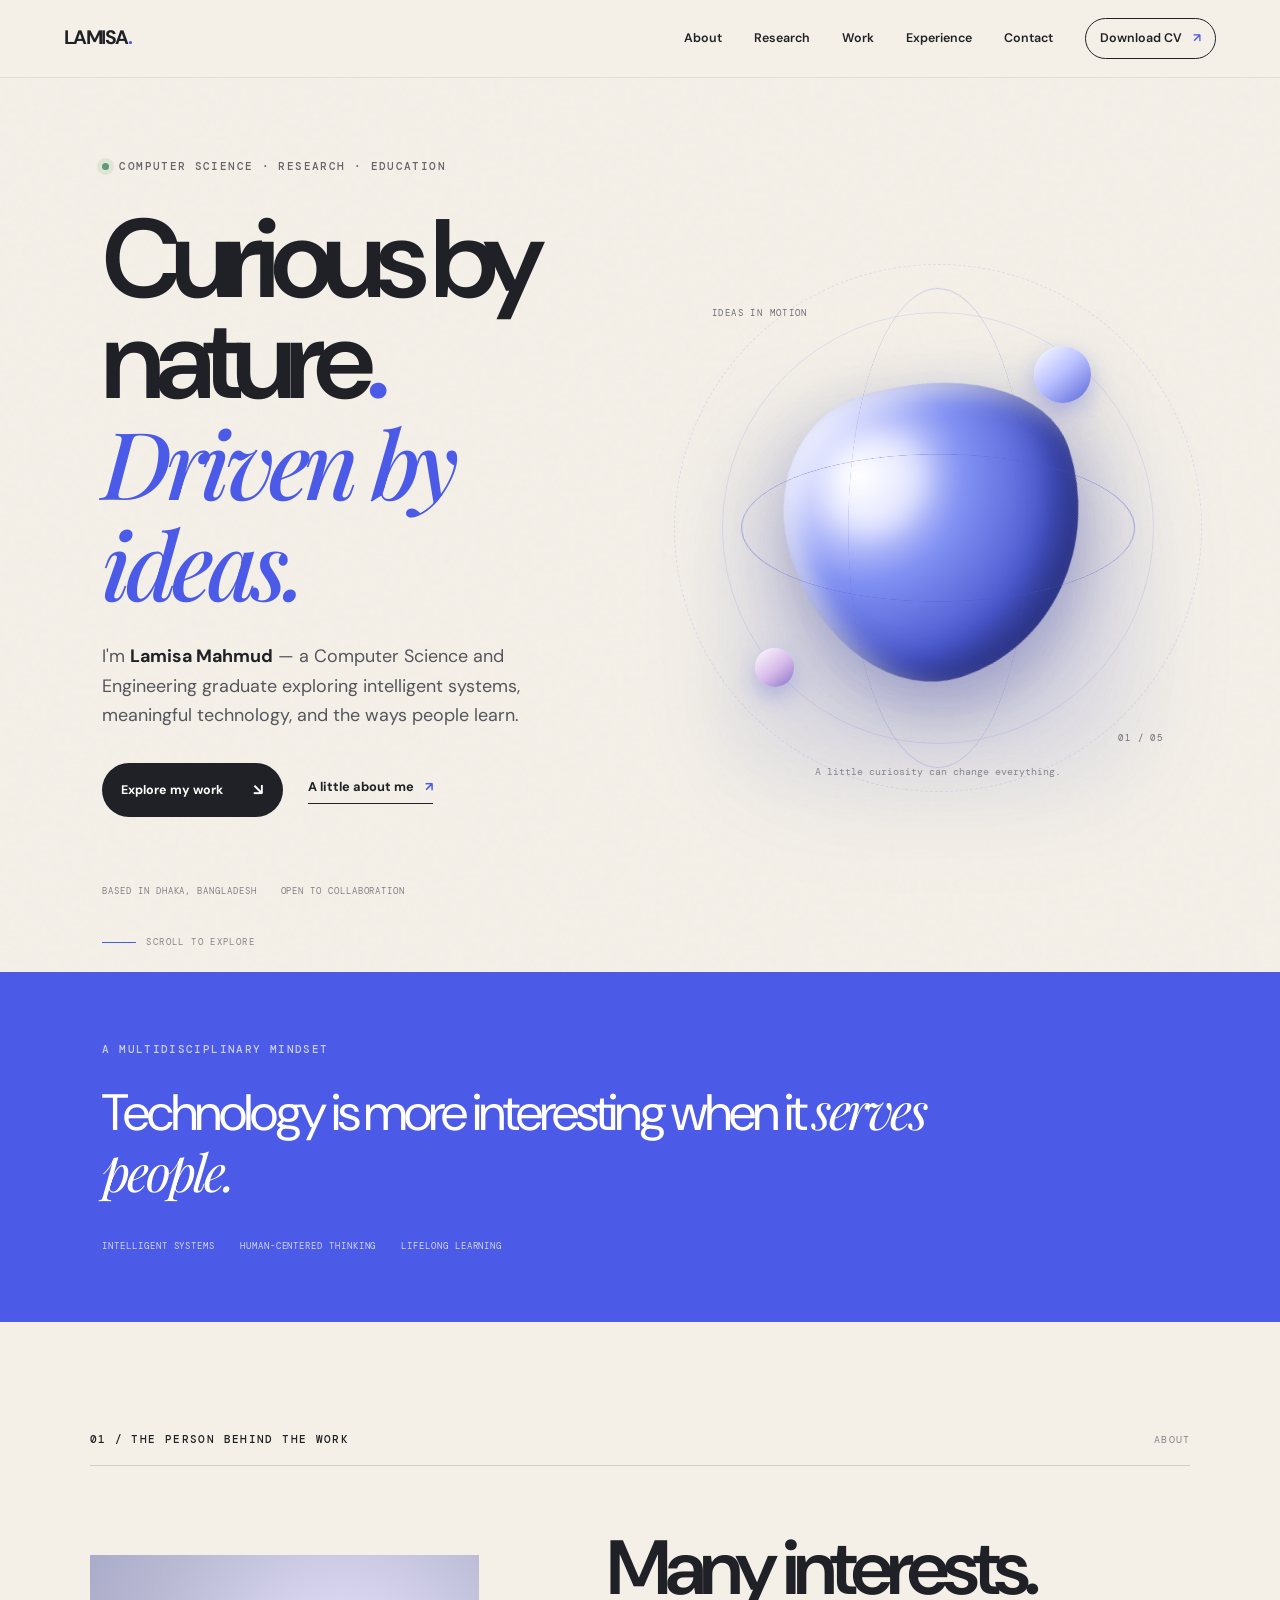
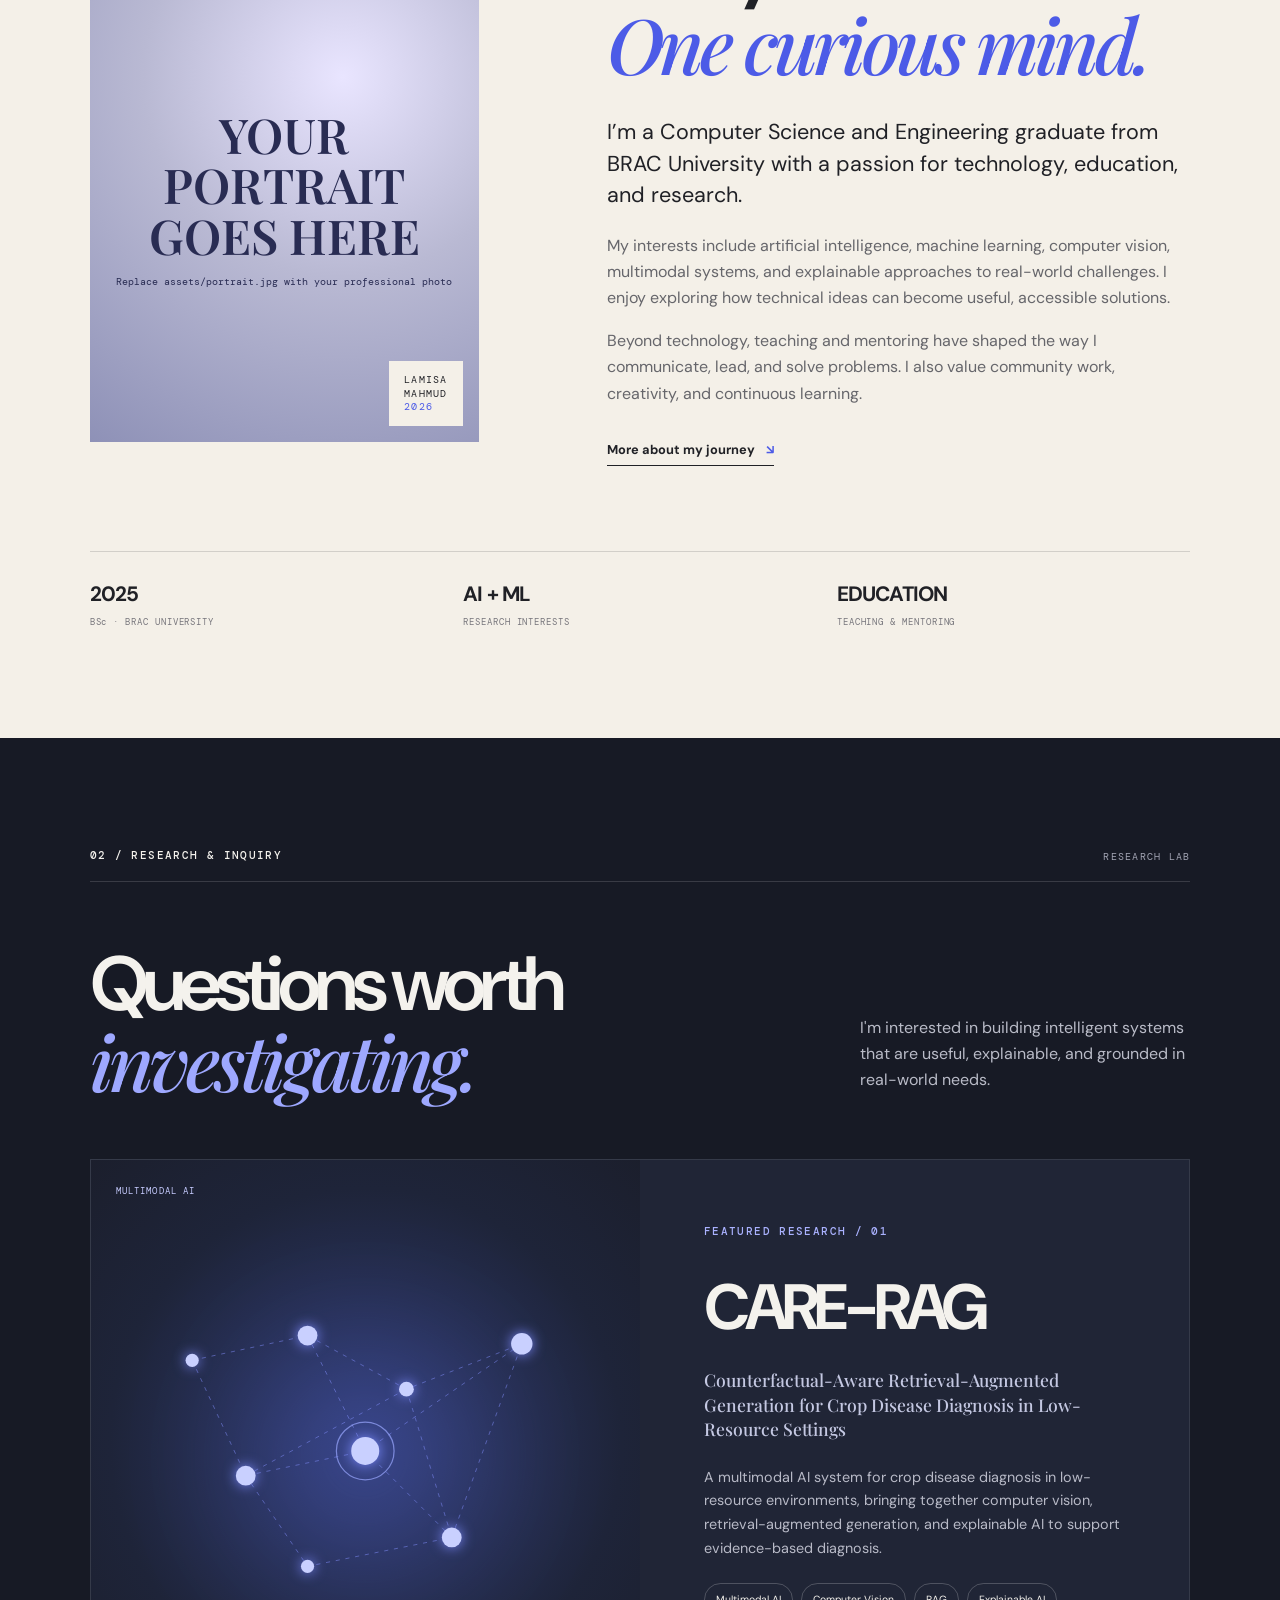
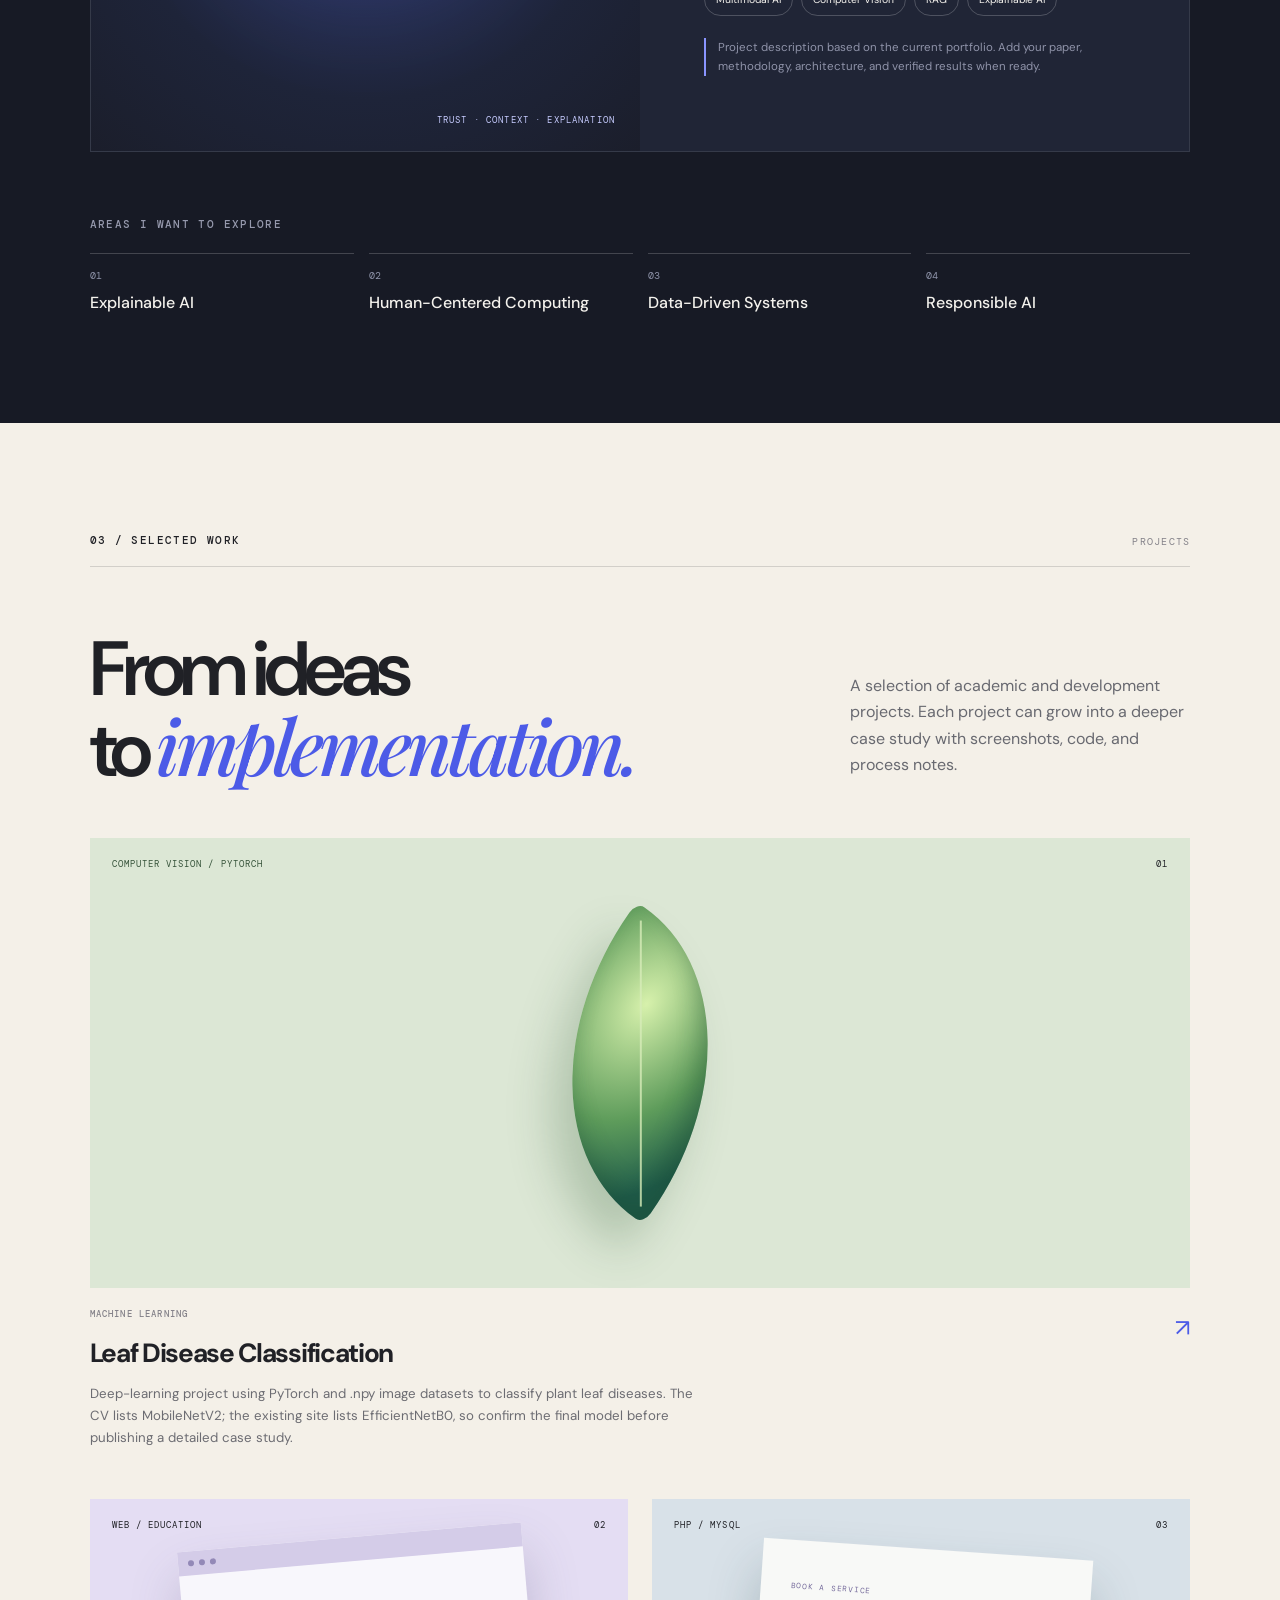
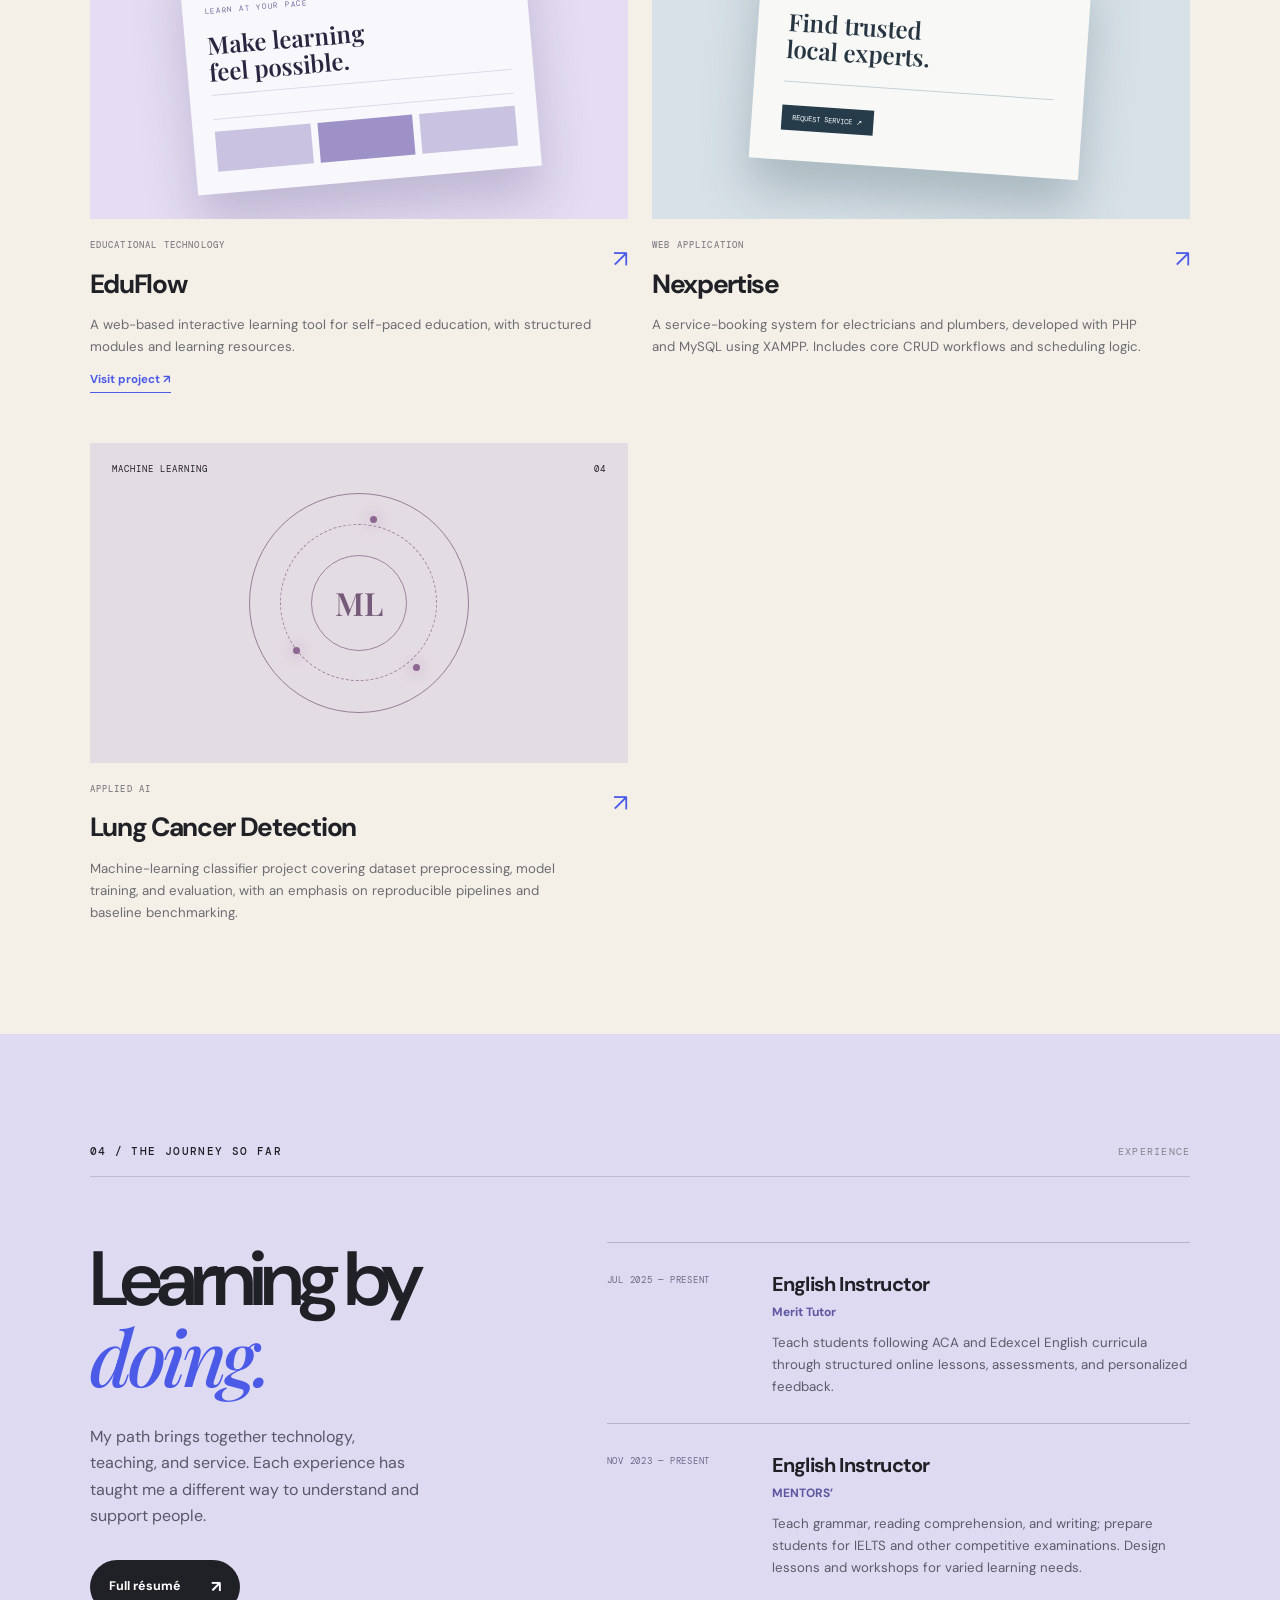
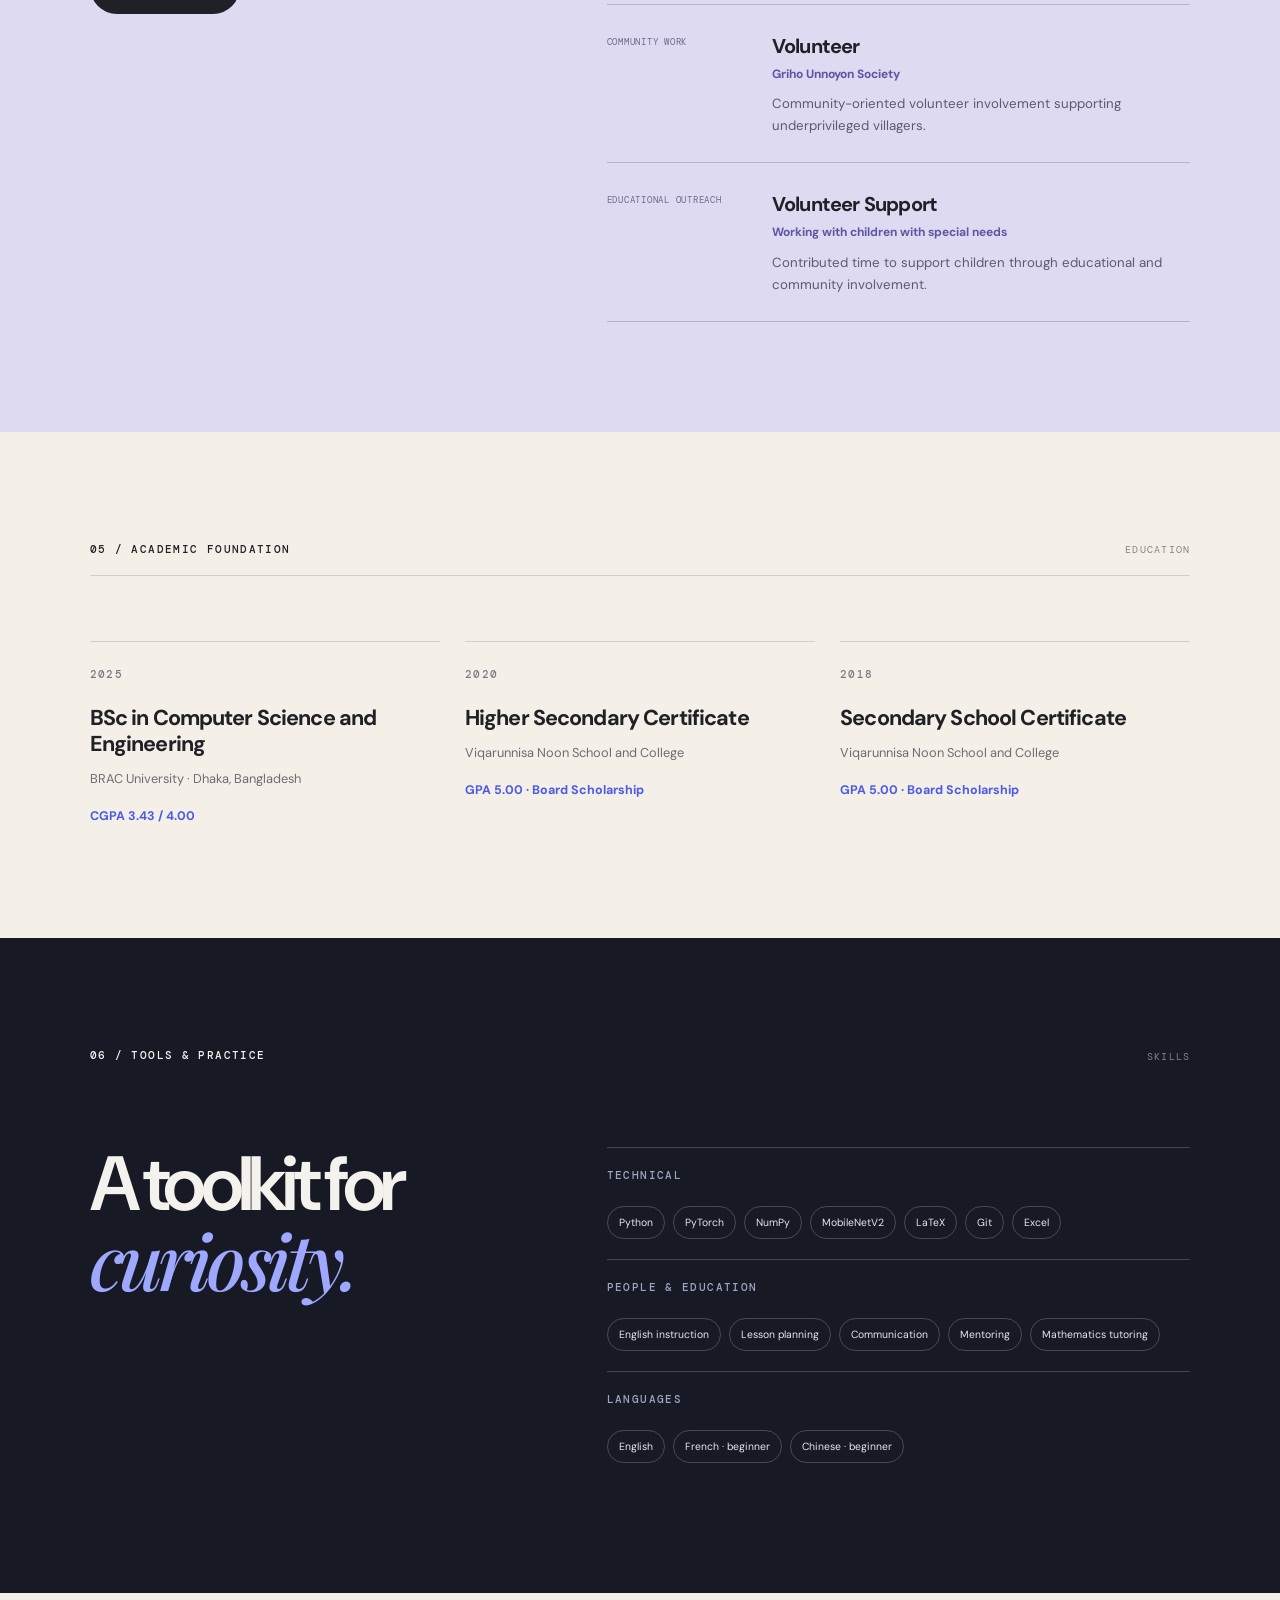
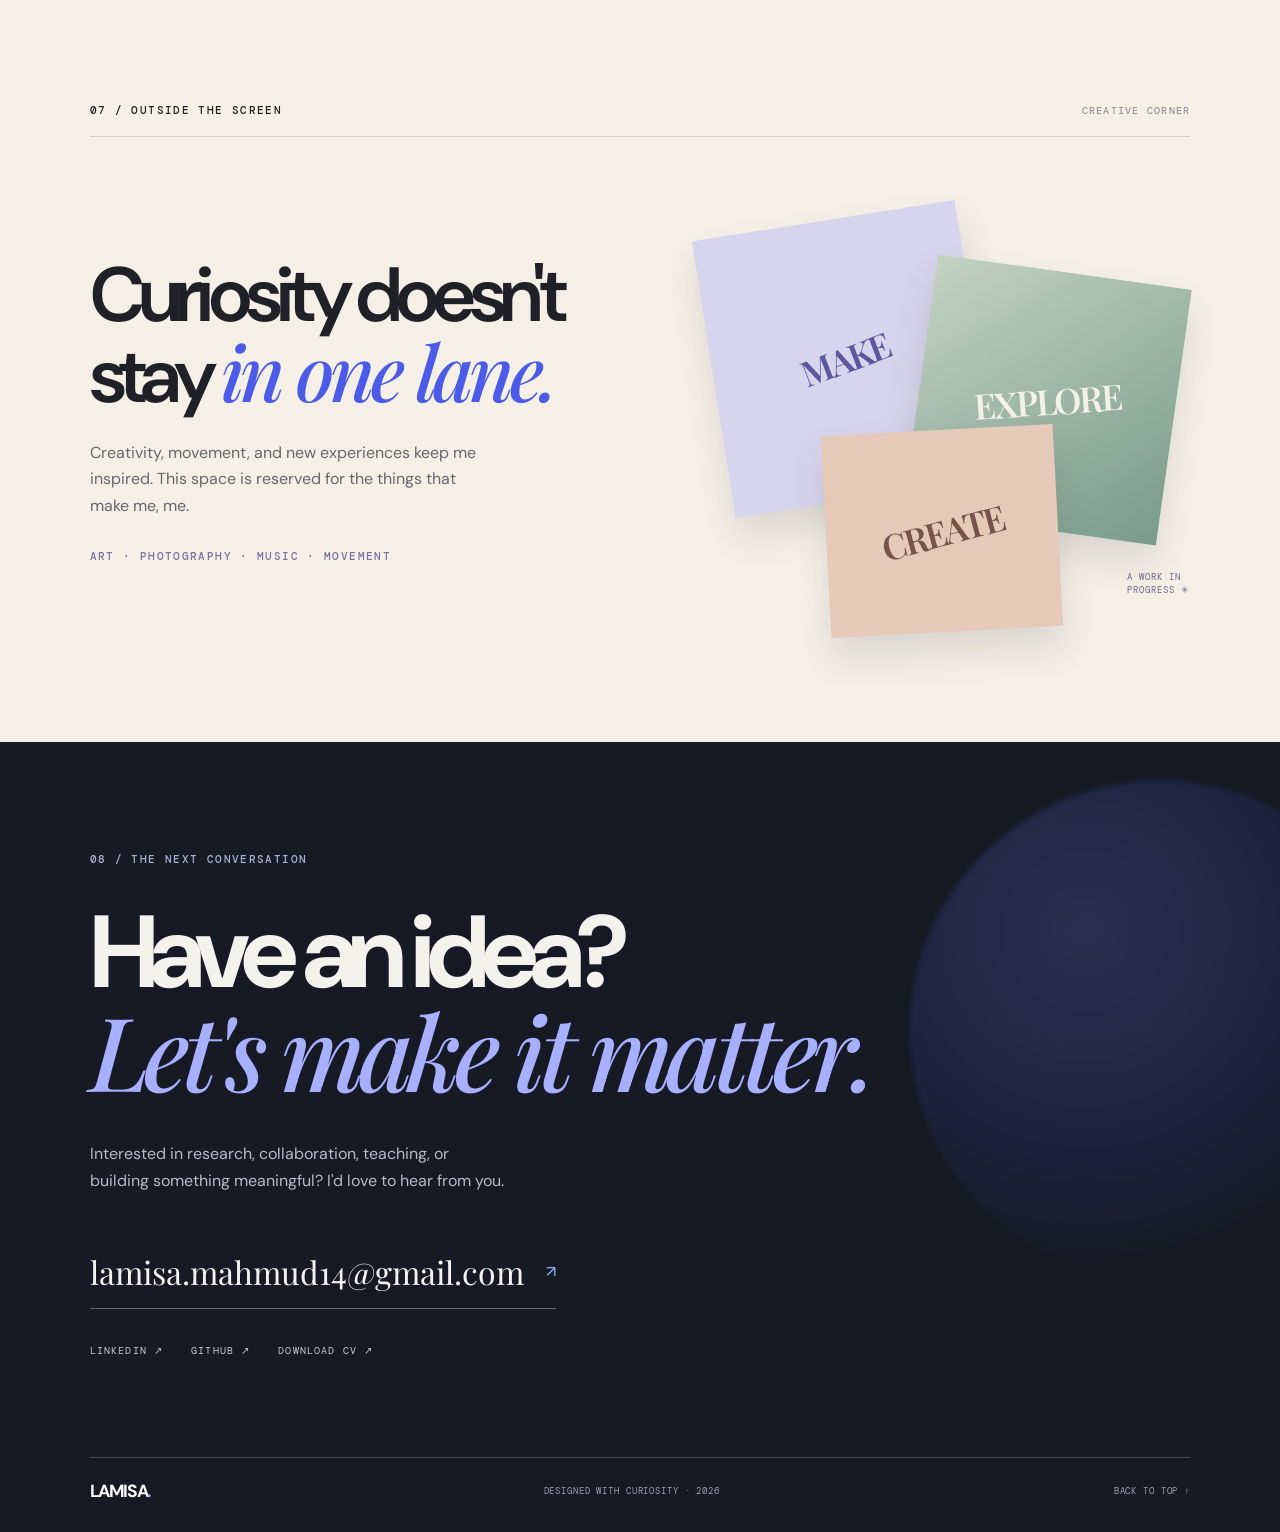
==== commit f524fb7f: "Add files via upload" ====
--- a/index.html
+++ b/index.html
@@ -32,13 +32,13 @@
       <div class="hero-grain" aria-hidden="true"></div>
       <div class="hero-copy">
         <p class="eyebrow reveal"><span class="status-dot"></span> COMPUTER SCIENCE · RESEARCH · EDUCATION</p>
-        <h1 class="hero-title reveal">Curious by<br>nature<br><em>Driven by ideas</em></h1>
+        <h1 class="hero-title reveal">Curious by<br>nature<span class="blue-dot">.</span><br><em>Driven by ideas.</em></h1>
         <p class="hero-intro reveal">I'm <strong>Lamisa Mahmud</strong> — a Computer Science and Engineering graduate exploring intelligent systems, meaningful technology, and the ways people learn.</p>
         <div class="hero-actions reveal">
           <a class="button button-dark" href="#work">Explore my work <span>↘</span></a>
           <a class="text-link" href="#about">A little about me <span>↗</span></a>
         </div>
-        <div class="hero-meta reveal"><span>DHAKA, BANGLADESH</span><span>OPEN TO COLLABORATION</span></div>
+        <div class="hero-meta reveal"><span>BASED IN DHAKA, BANGLADESH</span><span>OPEN TO COLLABORATION</span></div>
       </div>
       <div class="hero-art-wrap" aria-label="Abstract interactive 3D artwork">
         <div class="orbit orbit-one"></div><div class="orbit orbit-two"></div>
@@ -64,12 +64,13 @@
       <div class="section-heading reveal"><p class="eyebrow">01 / THE PERSON BEHIND THE WORK</p><span class="section-index">ABOUT</span></div>
       <div class="about-grid">
         <div class="portrait-frame reveal">
-          <img src="assets/Lamisa.jpg" alt="Portrait of Lamisa Mahmud" onerror="this.style.display='none'; this.nextElementSibling.style.display='grid';">
-          <div class="portrait-placeholder"><span>YOUR PORTRAIT<br>GOES HERE</span><small>Replace assets/Lamisa.jpg with your professional photo</small></div>
+          <img src="assets/portrait.jpg" alt="Portrait of Lamisa Mahmud" onerror="this.style.display='none'; this.nextElementSibling.style.display='grid';">
+          <div class="portrait-placeholder"><span>YOUR PORTRAIT<br>GOES HERE</span><small>Replace assets/portrait.jpg with your professional photo</small></div>
+          <div class="portrait-stamp">LAMISA<br>MAHMUD<br><span>2026</span></div>
         </div>
         <div class="about-copy reveal">
           <h2>Many interests.<br><em>One curious mind.</em></h2>
-          <p class="large-copy">I’m a Computer Science and Engineering graduate from BRAC University, passionate about technology, education, and research.</p>
+          <p class="large-copy">I’m a Computer Science and Engineering graduate from BRAC University with a passion for technology, education, and research.</p>
           <p>My interests include artificial intelligence, machine learning, computer vision, multimodal systems, and explainable approaches to real-world challenges. I enjoy exploring how technical ideas can become useful, accessible solutions.</p>
           <p>Beyond technology, teaching and mentoring have shaped the way I communicate, lead, and solve problems. I also value community work, creativity, and continuous learning.</p>
           <a class="text-link" href="#experience">More about my journey <span>↘</span></a>
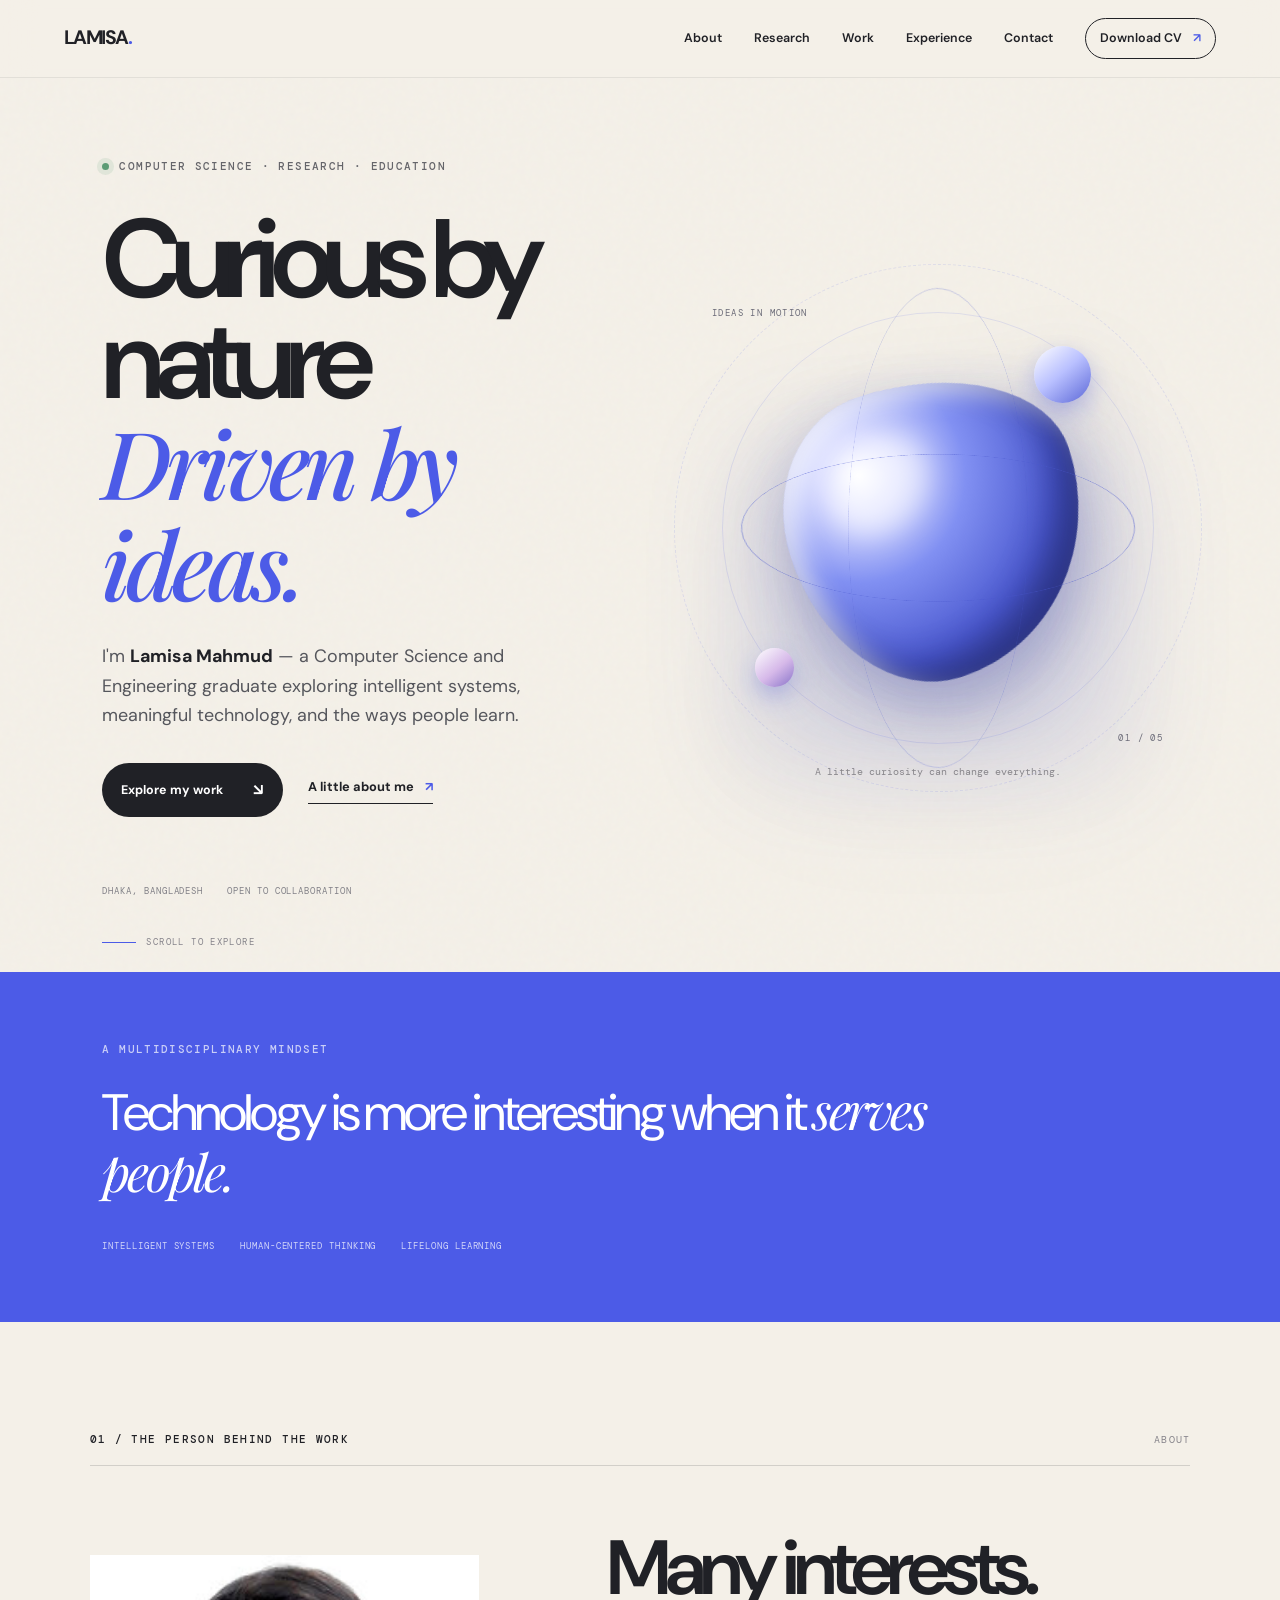
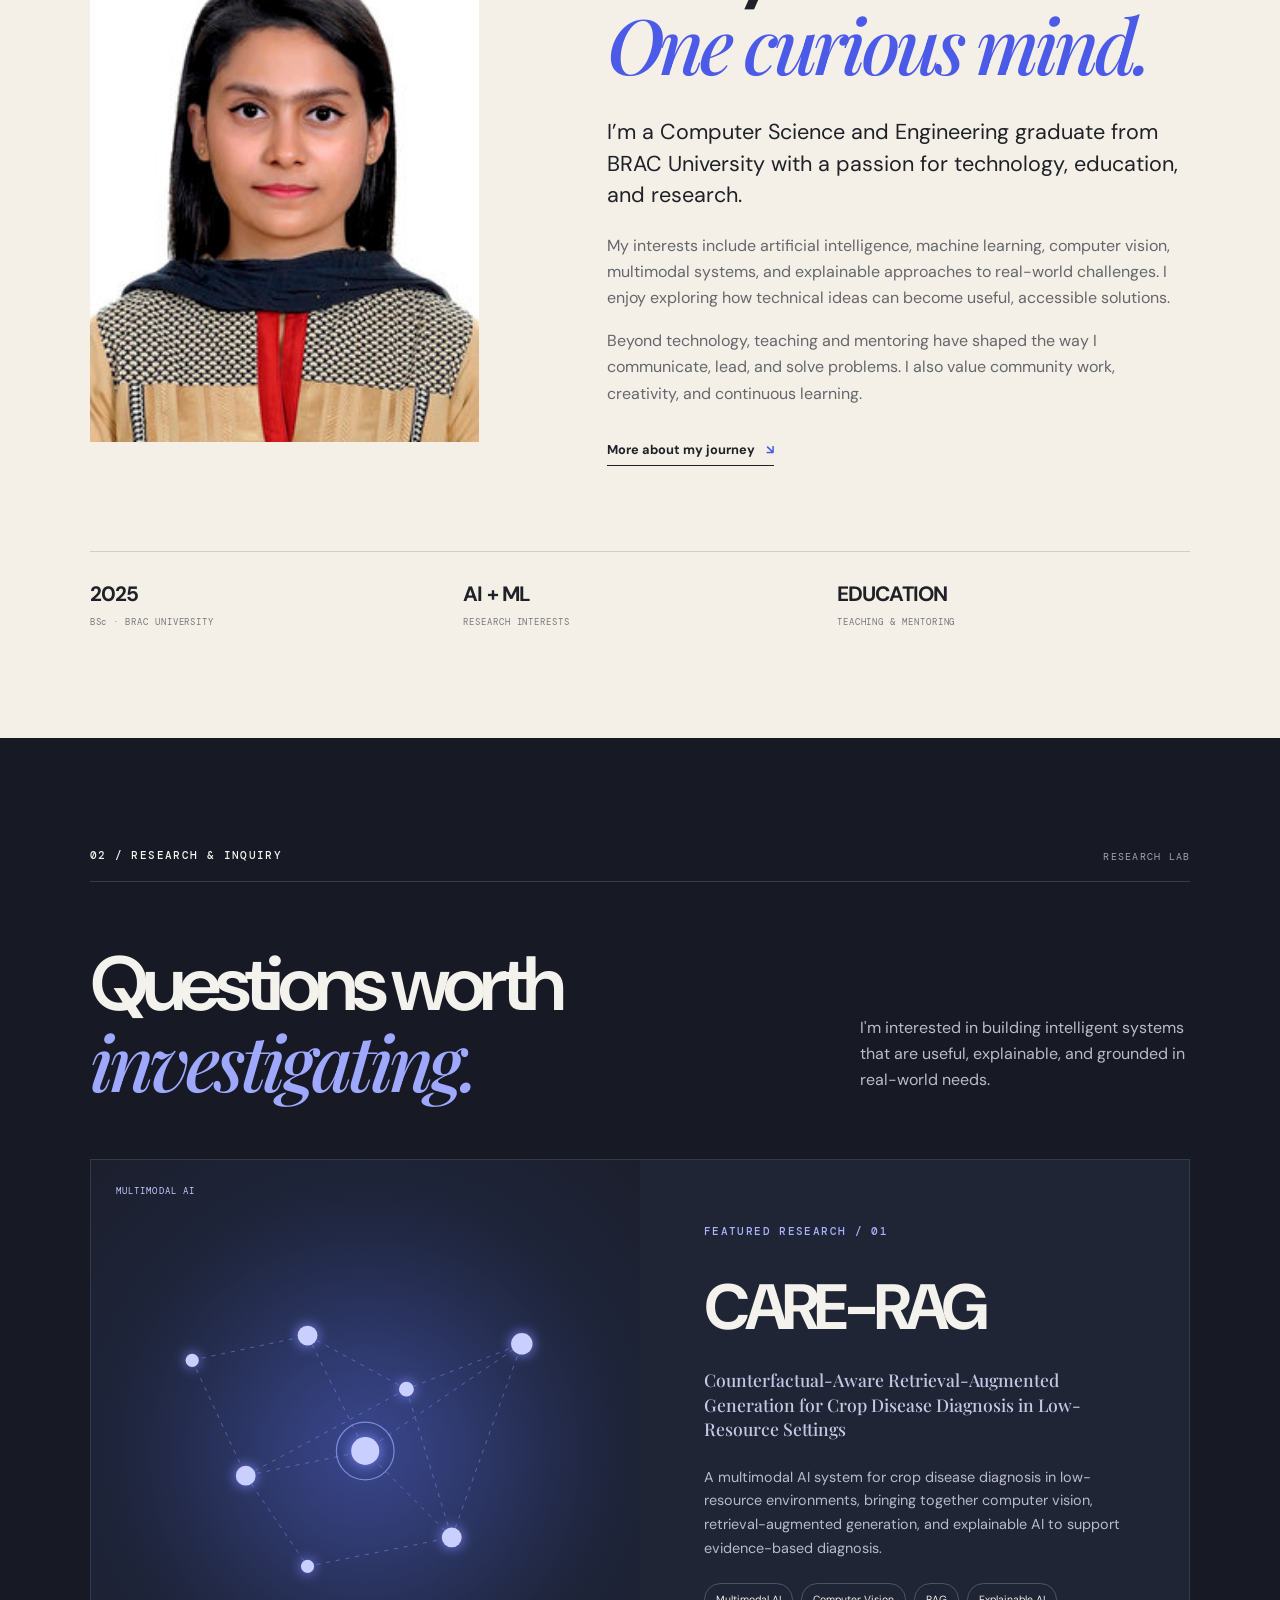
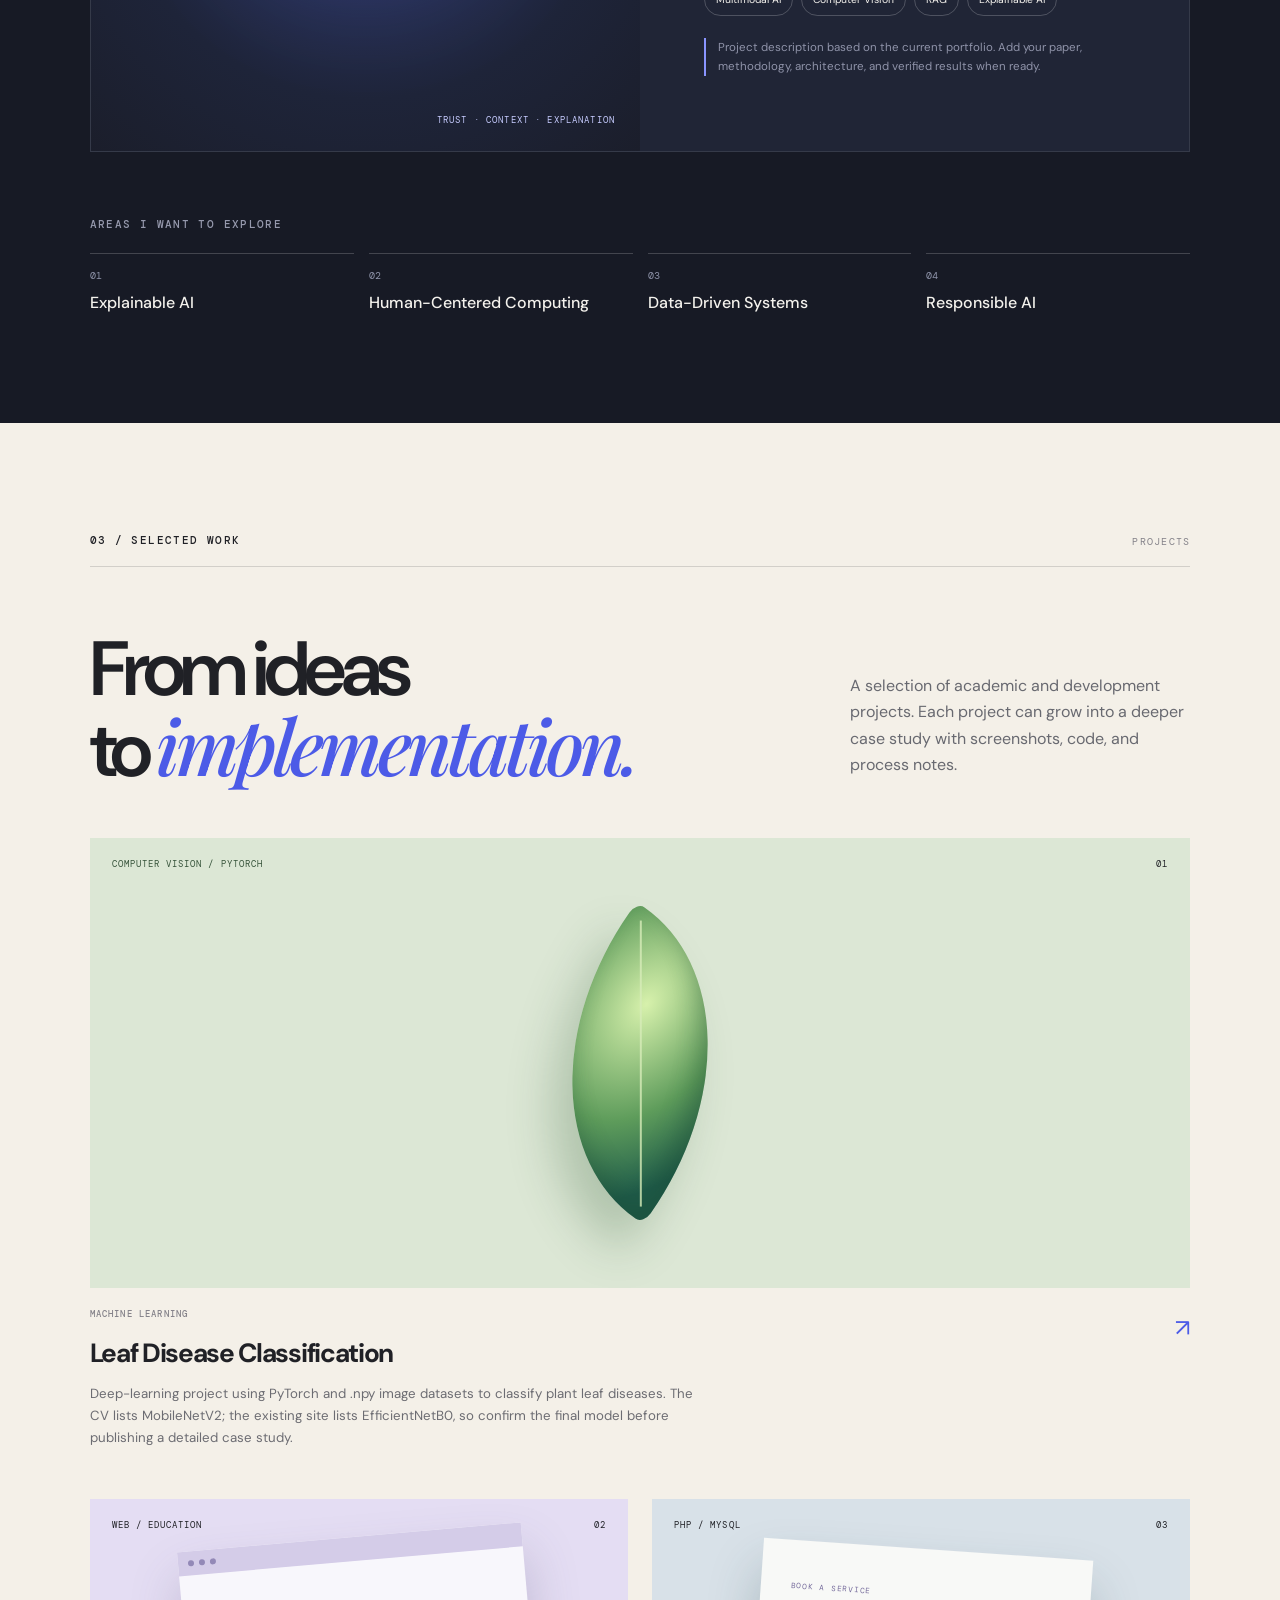
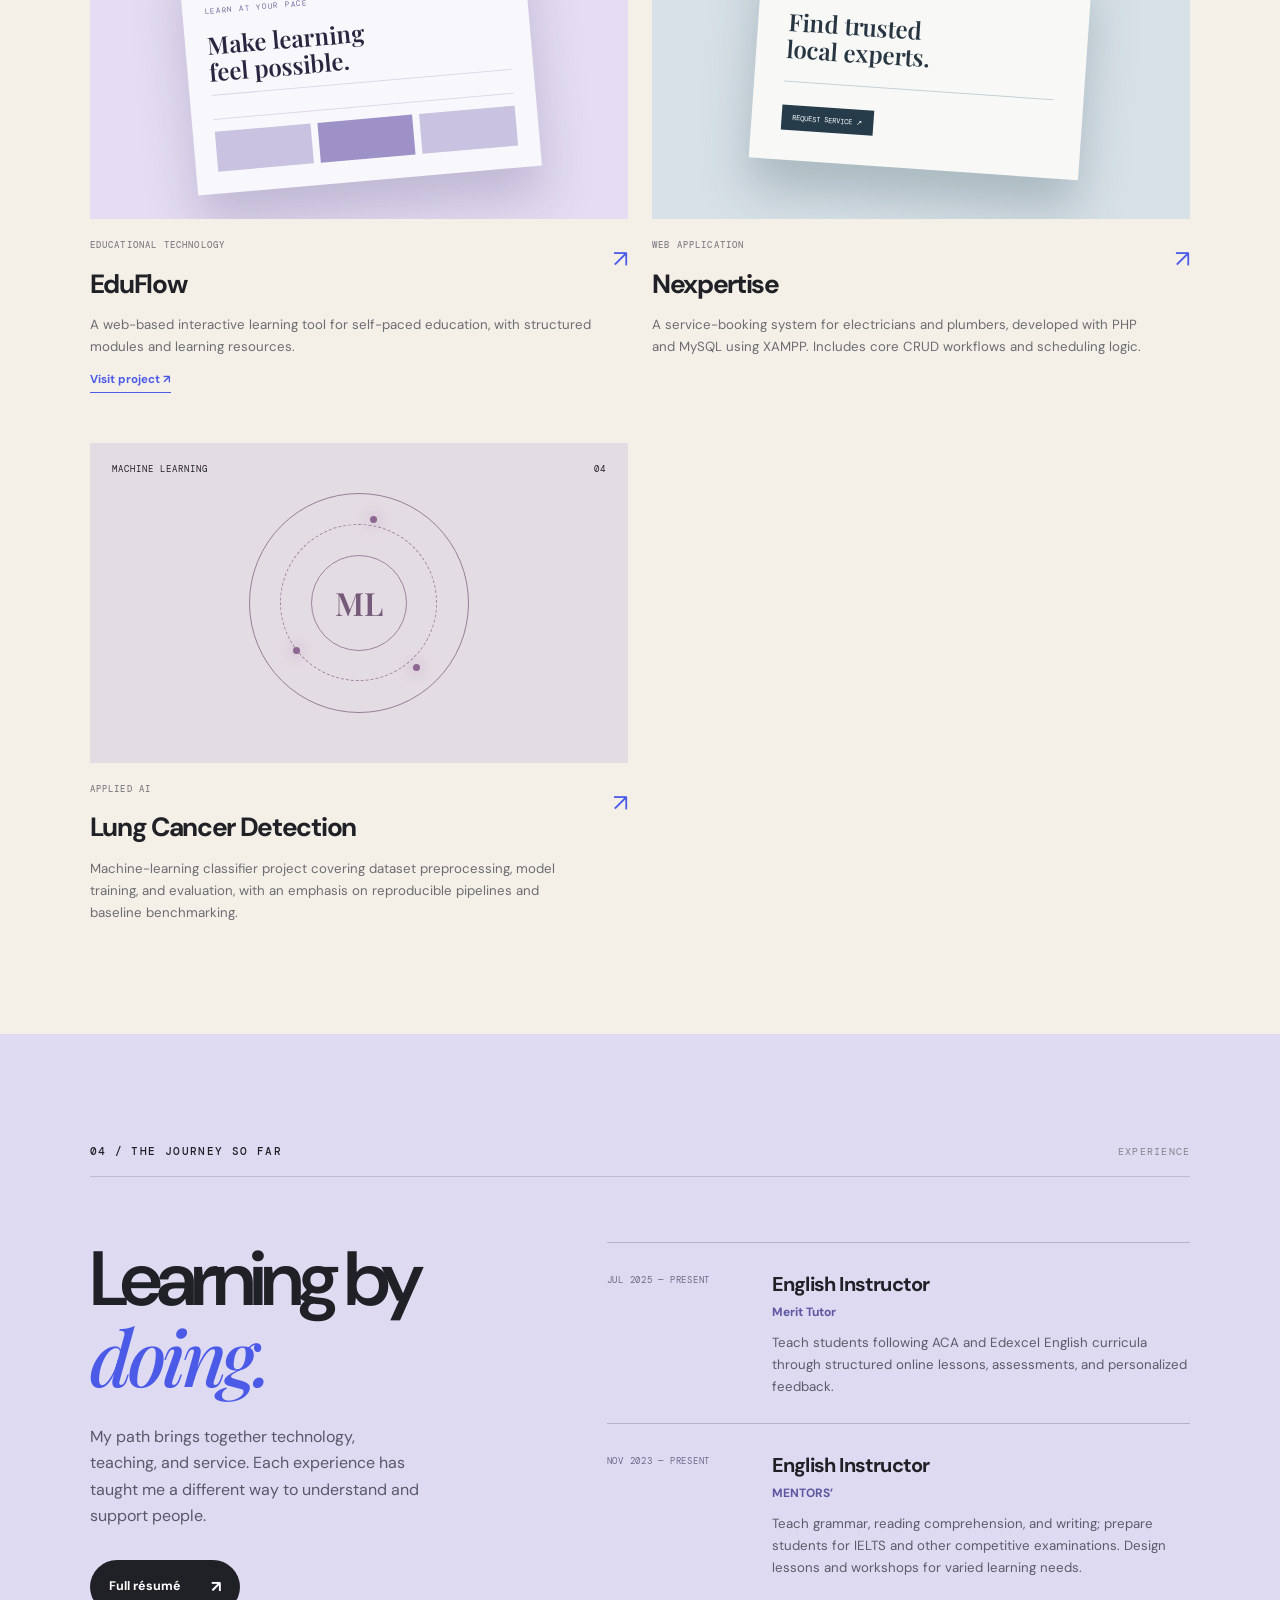
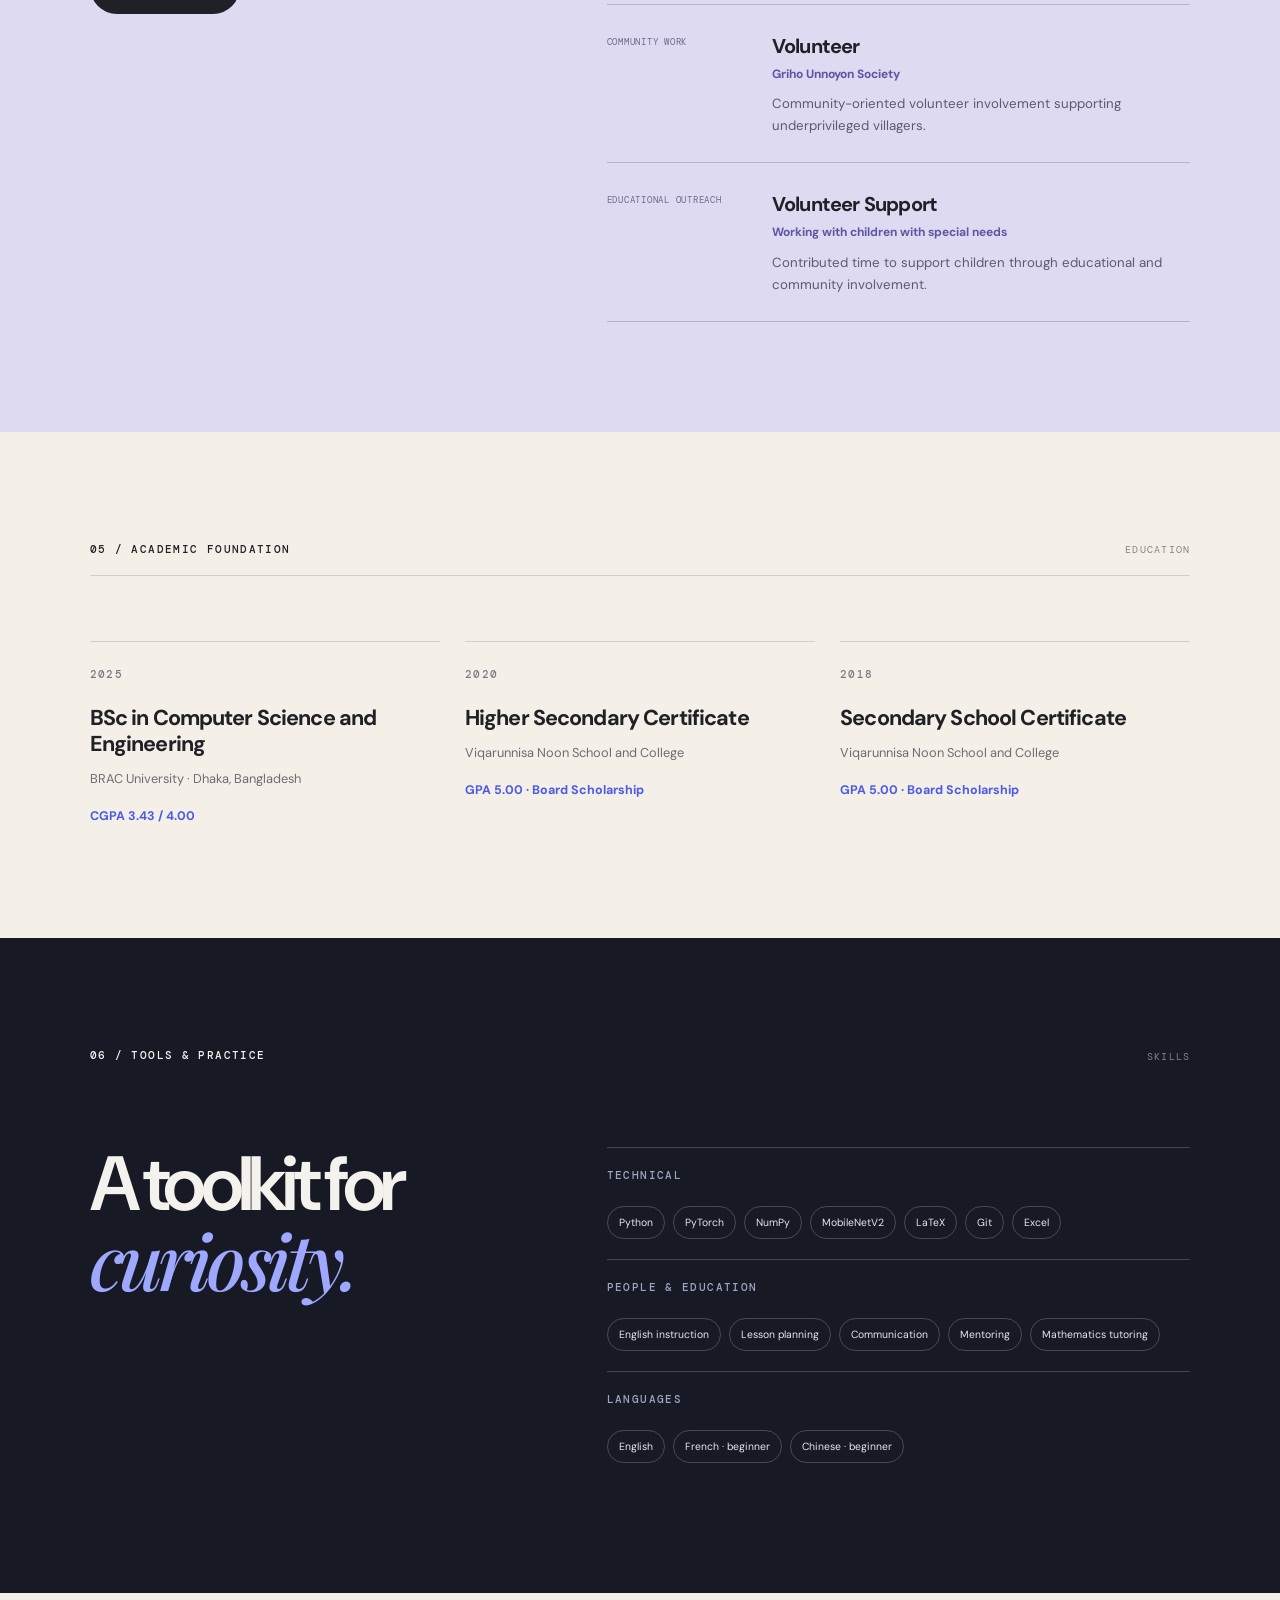
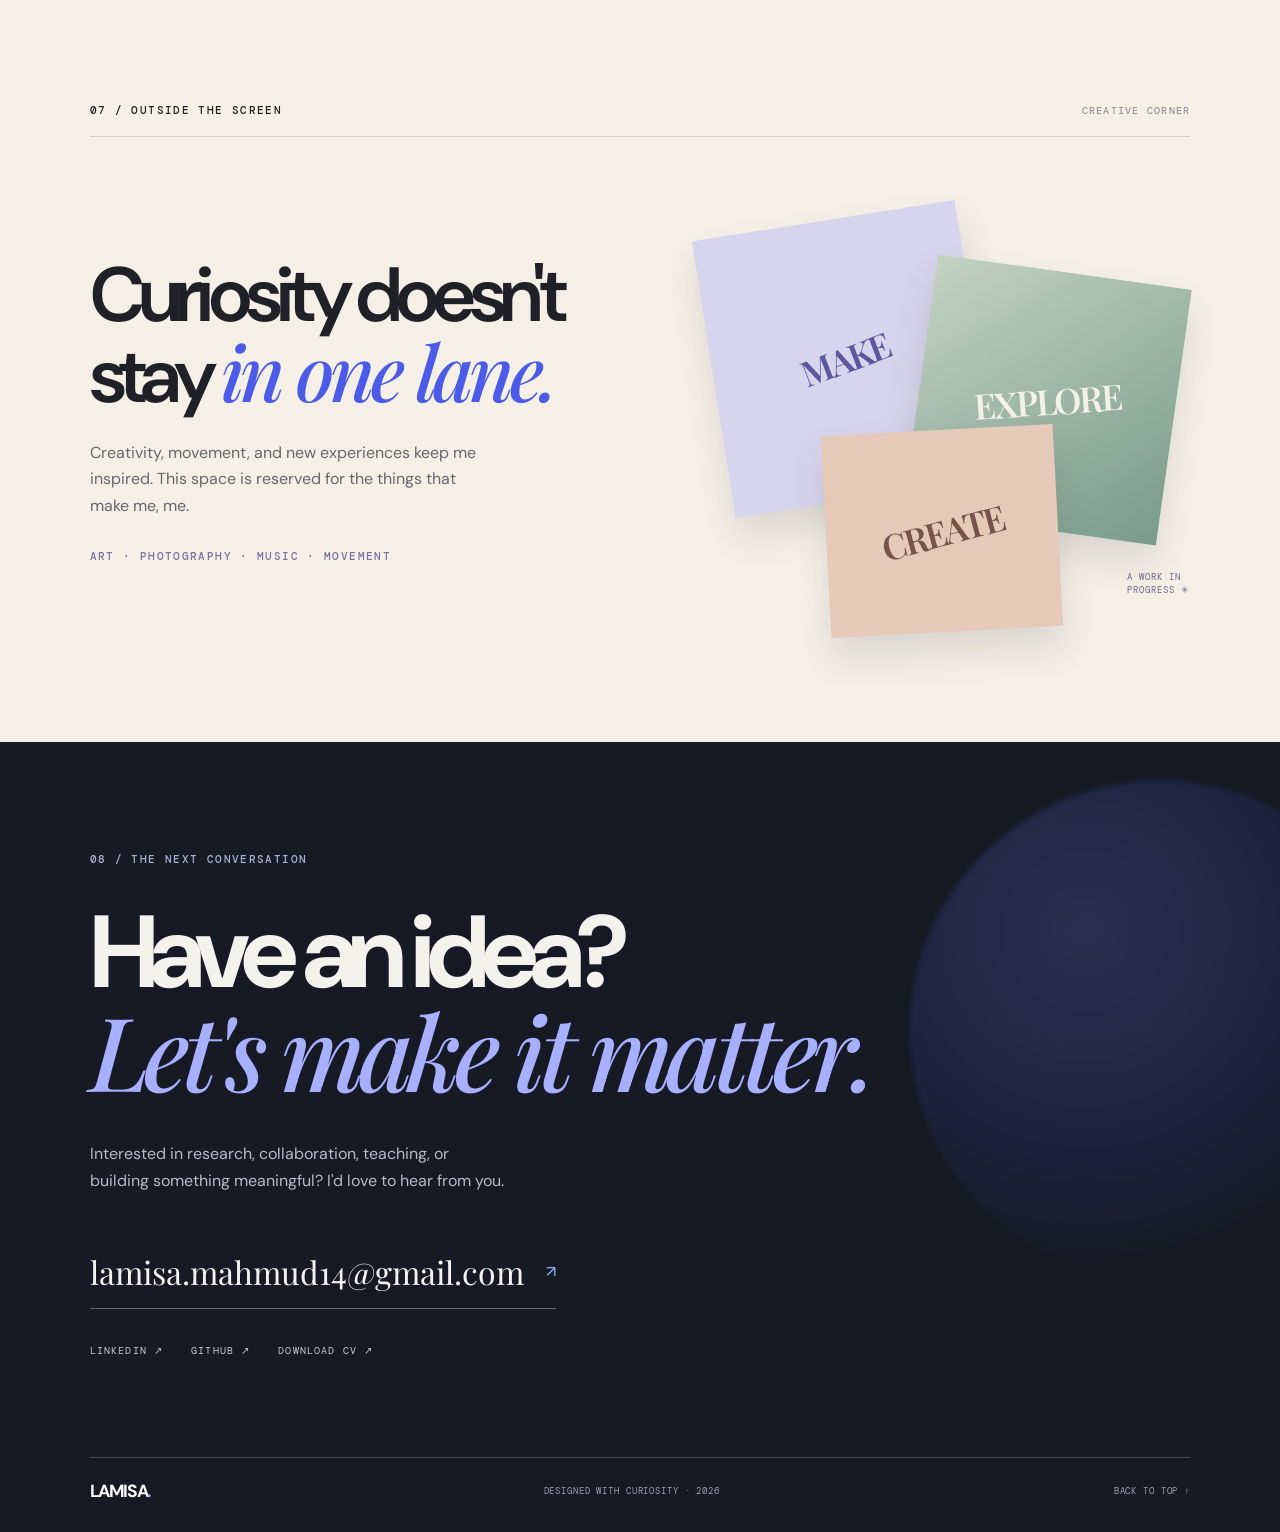
==== commit 184a001f: "Refine title and hero section content Updated title and hero section text for clarity. Changed image" ====
--- a/index.html
+++ b/index.html
@@ -8,7 +8,7 @@
   <meta property="og:title" content="Lamisa Mahmud — Curious by nature. Driven by ideas.">
   <meta property="og:description" content="Research, technology, education and creative thinking.">
   <meta property="og:type" content="website">
-  <title>Lamisa Mahmud — Curious by nature. Driven by ideas.</title>
+  <title>Lamisa Mahmud — Curious by nature Driven by ideas</title>
   <link rel="preconnect" href="https://fonts.googleapis.com">
   <link rel="preconnect" href="https://fonts.gstatic.com" crossorigin>
   <link href="https://fonts.googleapis.com/css2?family=DM+Mono:wght@400;500&family=DM+Sans:wght@400;500;600;700&family=Playfair+Display:ital,wght@0,500;0,600;1,500;1,600&display=swap" rel="stylesheet">
@@ -32,13 +32,13 @@
       <div class="hero-grain" aria-hidden="true"></div>
       <div class="hero-copy">
         <p class="eyebrow reveal"><span class="status-dot"></span> COMPUTER SCIENCE · RESEARCH · EDUCATION</p>
-        <h1 class="hero-title reveal">Curious by<br>nature<span class="blue-dot">.</span><br><em>Driven by ideas.</em></h1>
+        <h1 class="hero-title reveal">Curious by<br>nature<br><em>Driven by ideas.</em></h1>
         <p class="hero-intro reveal">I'm <strong>Lamisa Mahmud</strong> — a Computer Science and Engineering graduate exploring intelligent systems, meaningful technology, and the ways people learn.</p>
         <div class="hero-actions reveal">
           <a class="button button-dark" href="#work">Explore my work <span>↘</span></a>
           <a class="text-link" href="#about">A little about me <span>↗</span></a>
         </div>
-        <div class="hero-meta reveal"><span>BASED IN DHAKA, BANGLADESH</span><span>OPEN TO COLLABORATION</span></div>
+        <div class="hero-meta reveal"><span>DHAKA, BANGLADESH</span><span>OPEN TO COLLABORATION</span></div>
       </div>
       <div class="hero-art-wrap" aria-label="Abstract interactive 3D artwork">
         <div class="orbit orbit-one"></div><div class="orbit orbit-two"></div>
@@ -64,9 +64,8 @@
       <div class="section-heading reveal"><p class="eyebrow">01 / THE PERSON BEHIND THE WORK</p><span class="section-index">ABOUT</span></div>
       <div class="about-grid">
         <div class="portrait-frame reveal">
-          <img src="assets/portrait.jpg" alt="Portrait of Lamisa Mahmud" onerror="this.style.display='none'; this.nextElementSibling.style.display='grid';">
-          <div class="portrait-placeholder"><span>YOUR PORTRAIT<br>GOES HERE</span><small>Replace assets/portrait.jpg with your professional photo</small></div>
-          <div class="portrait-stamp">LAMISA<br>MAHMUD<br><span>2026</span></div>
+          <img src="assets/Lamisa.jpg" alt="Portrait of Lamisa Mahmud" onerror="this.style.display='none'; this.nextElementSibling.style.display='grid';">
+          <div class="portrait-placeholder"><span>YOUR PORTRAIT<br>GOES HERE</span><small>Replace assets/Lamisa.jpg with your professional photo</small></div>
         </div>
         <div class="about-copy reveal">
           <h2>Many interests.<br><em>One curious mind.</em></h2>
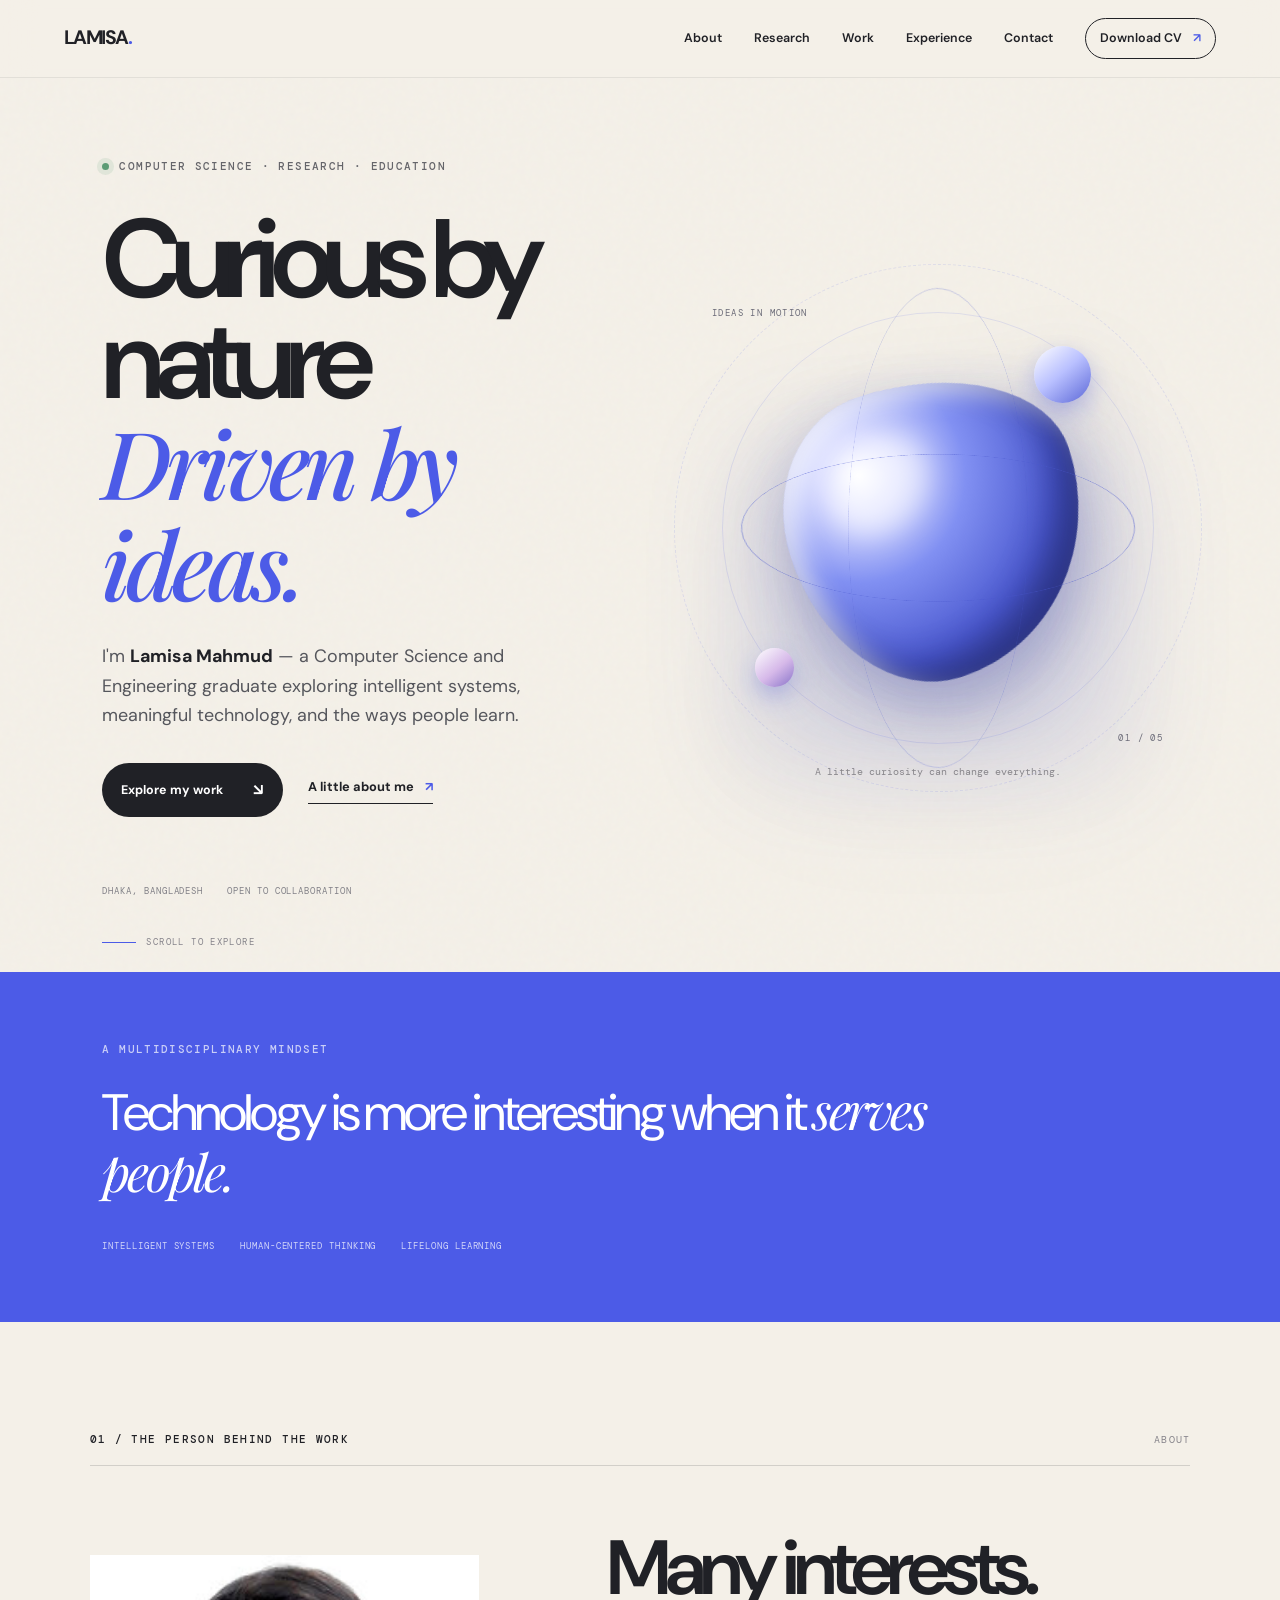
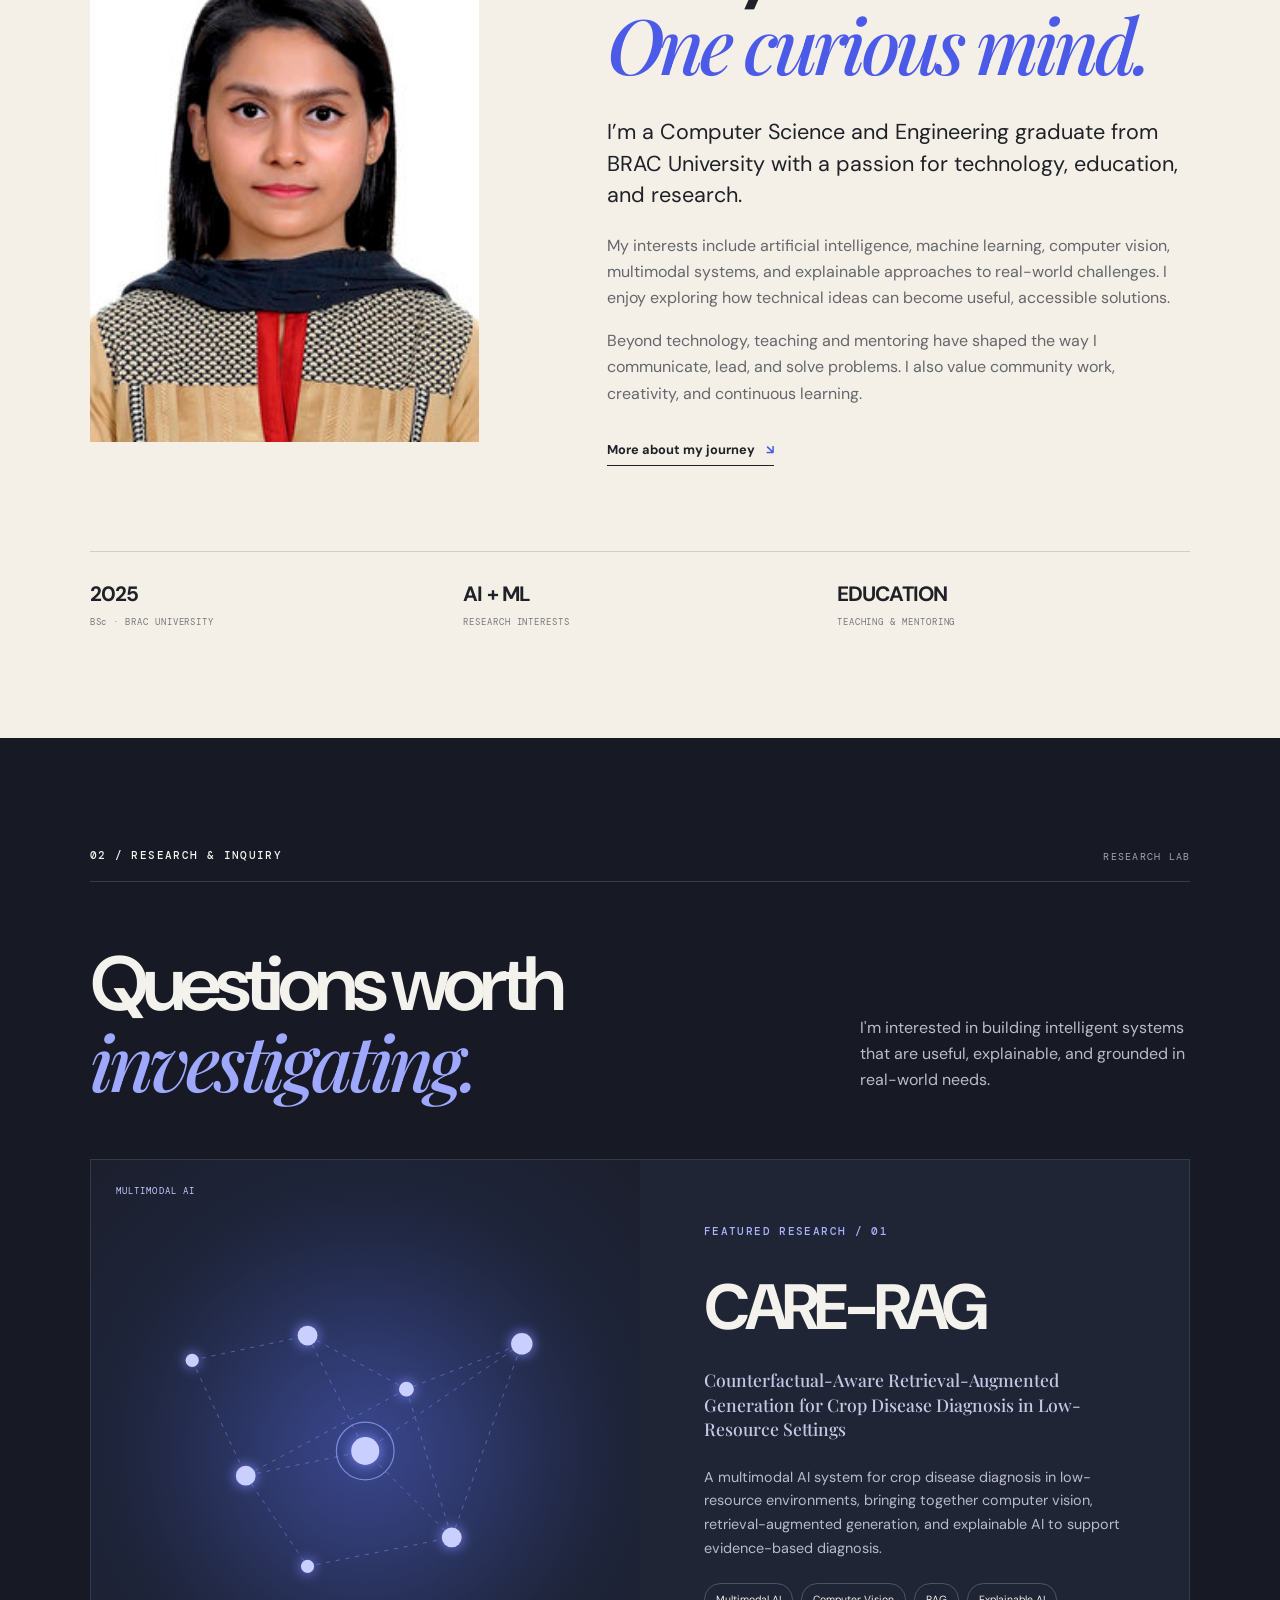
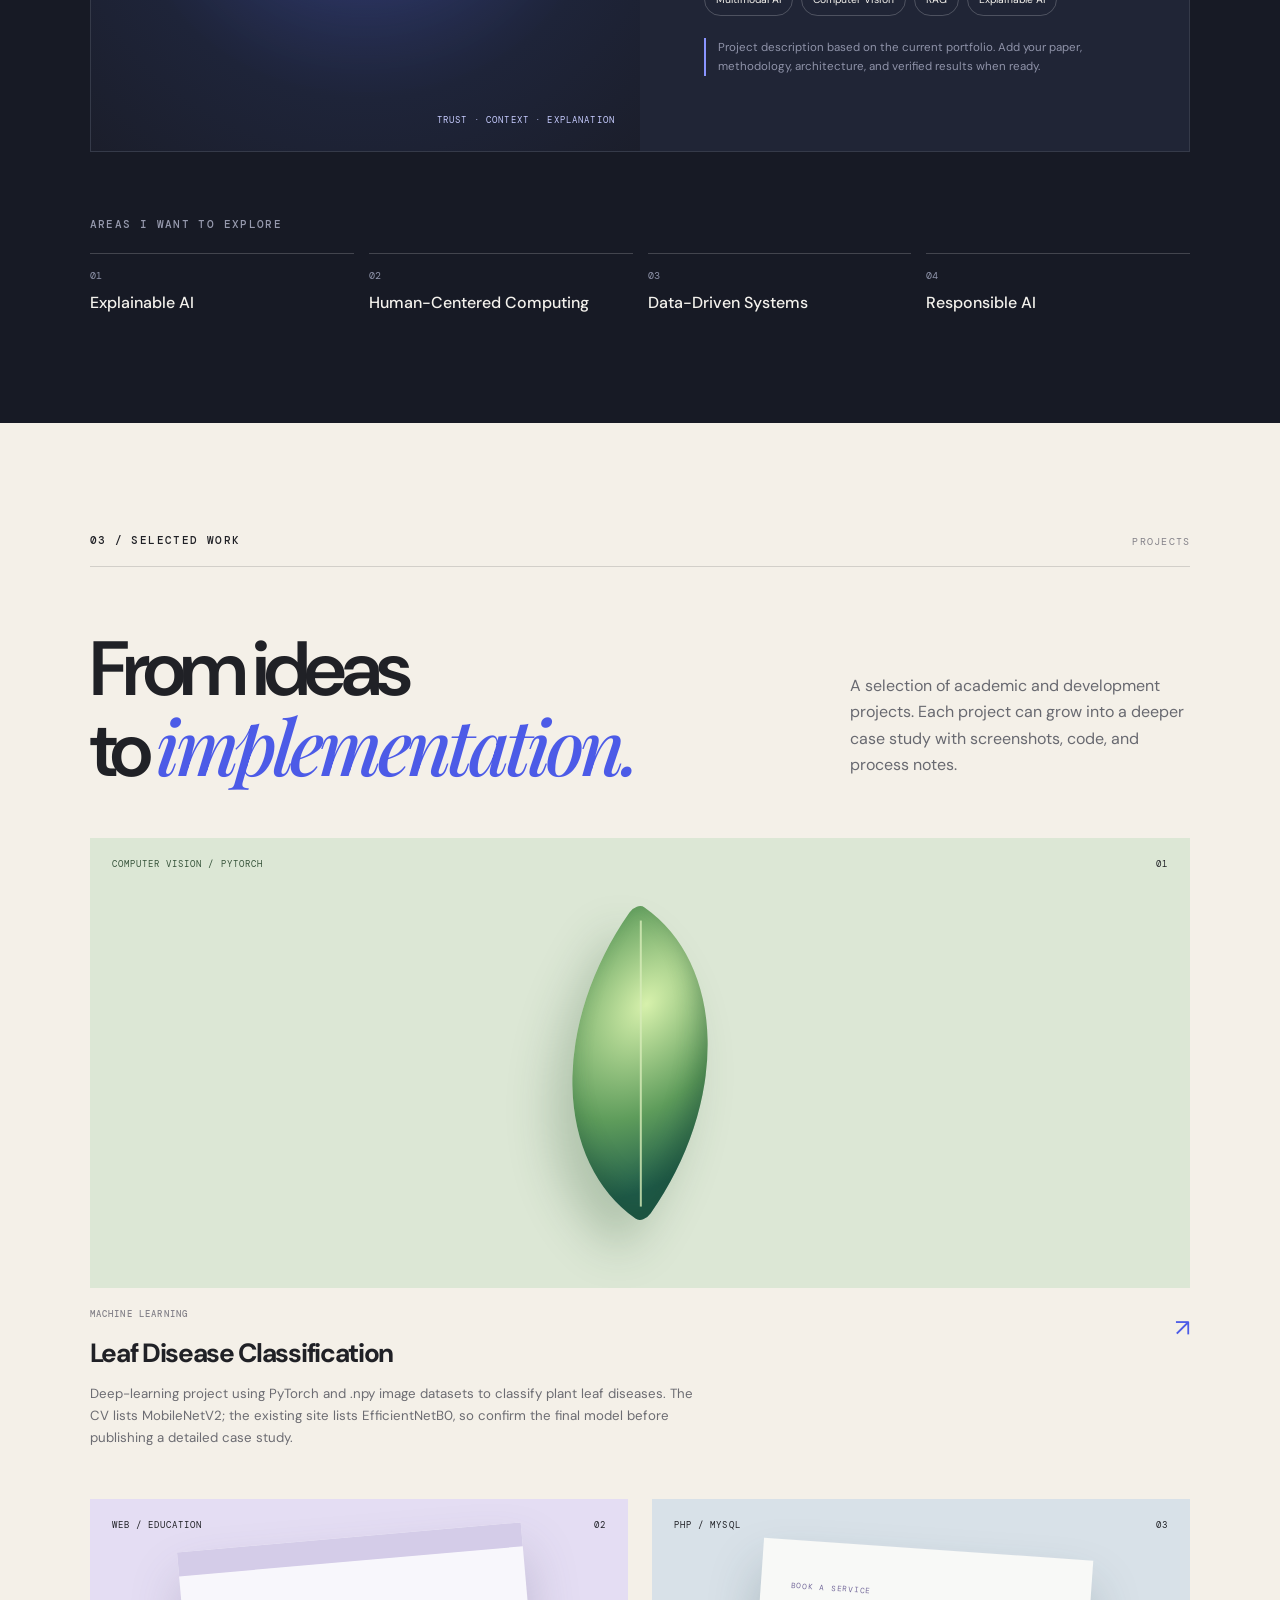
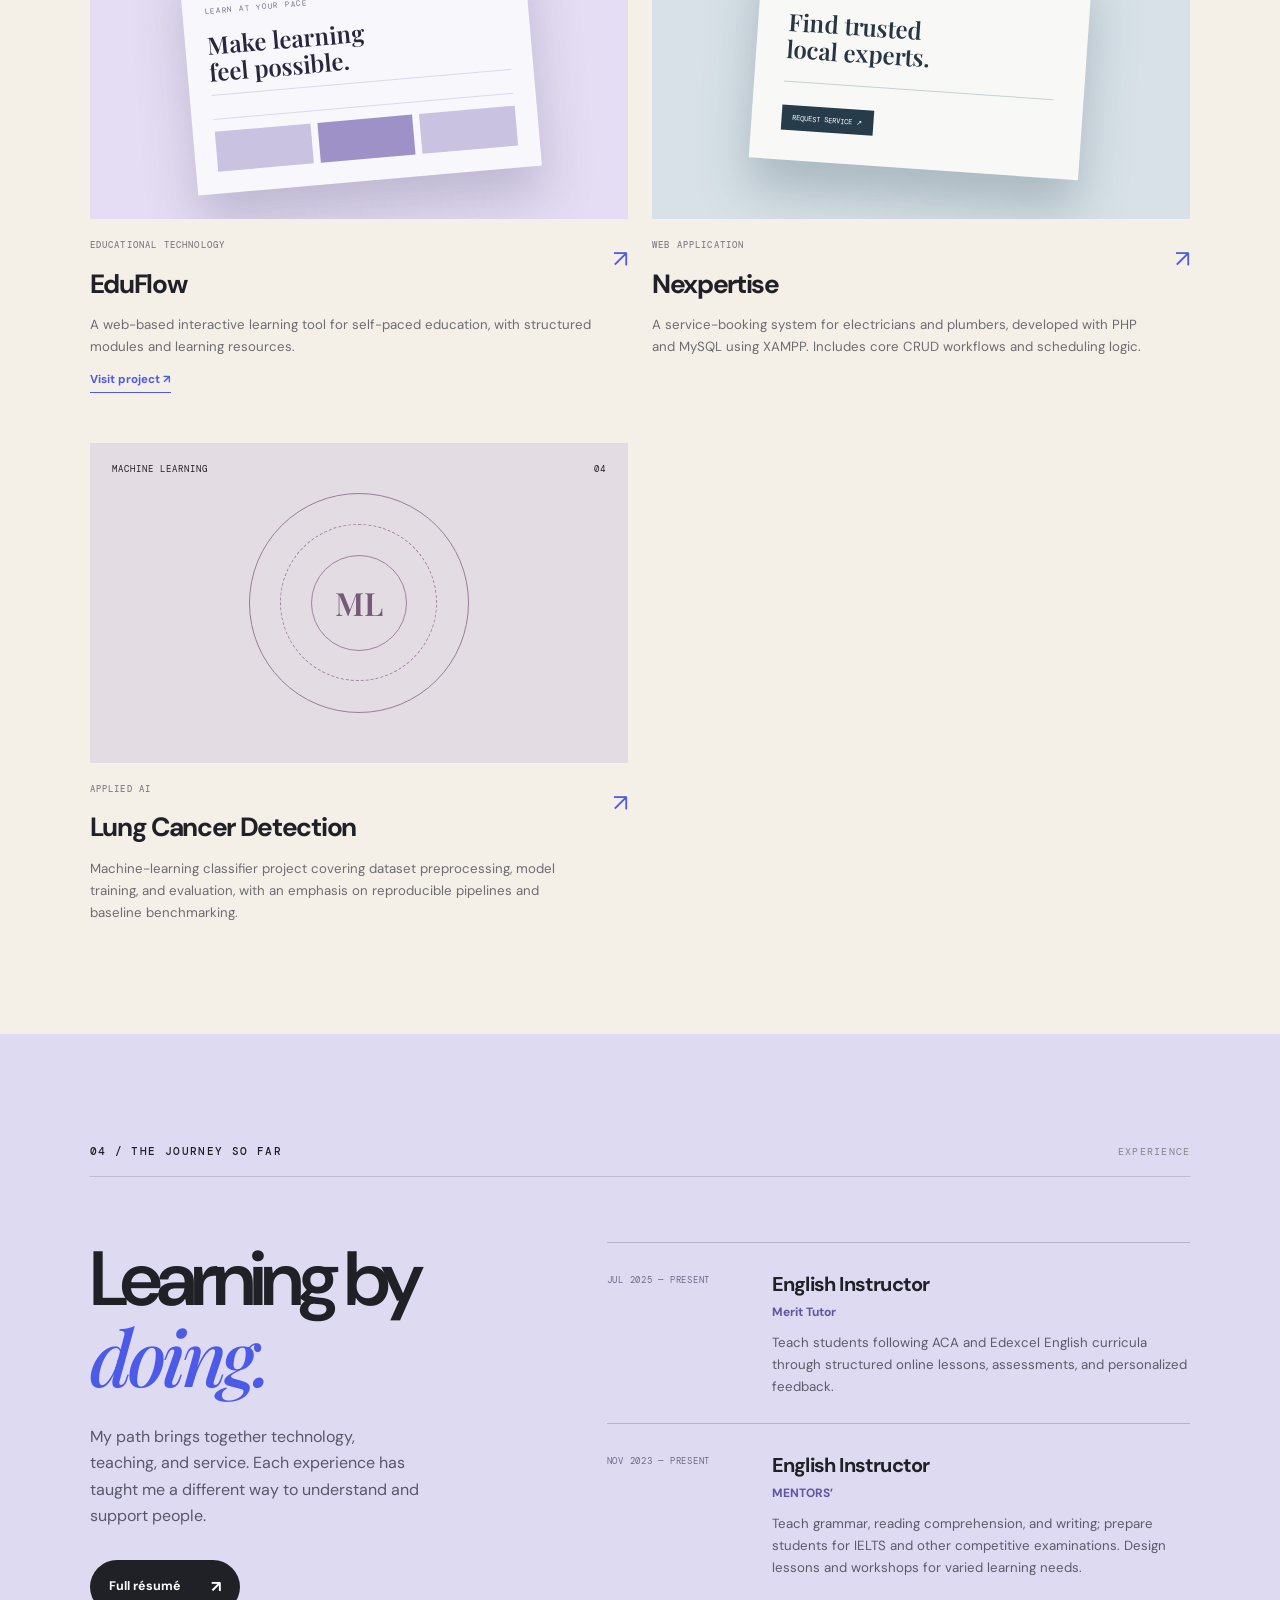
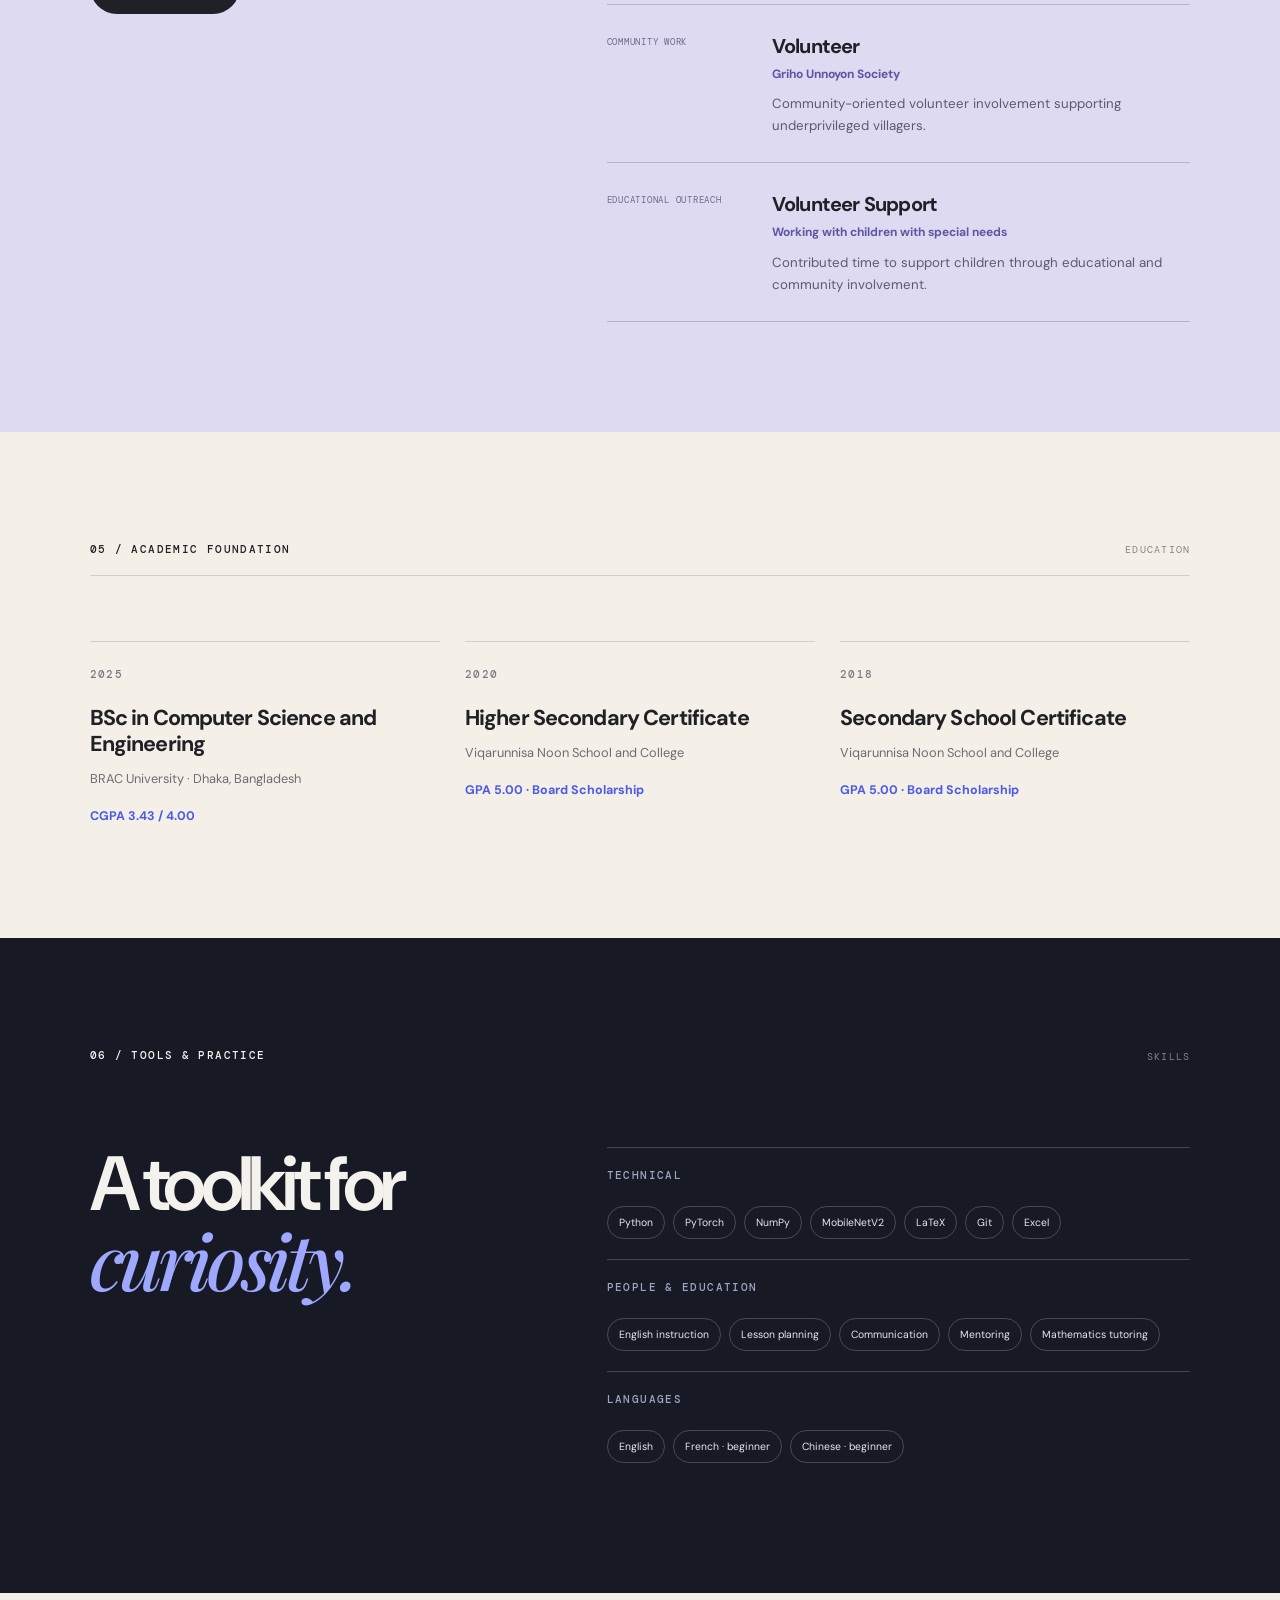
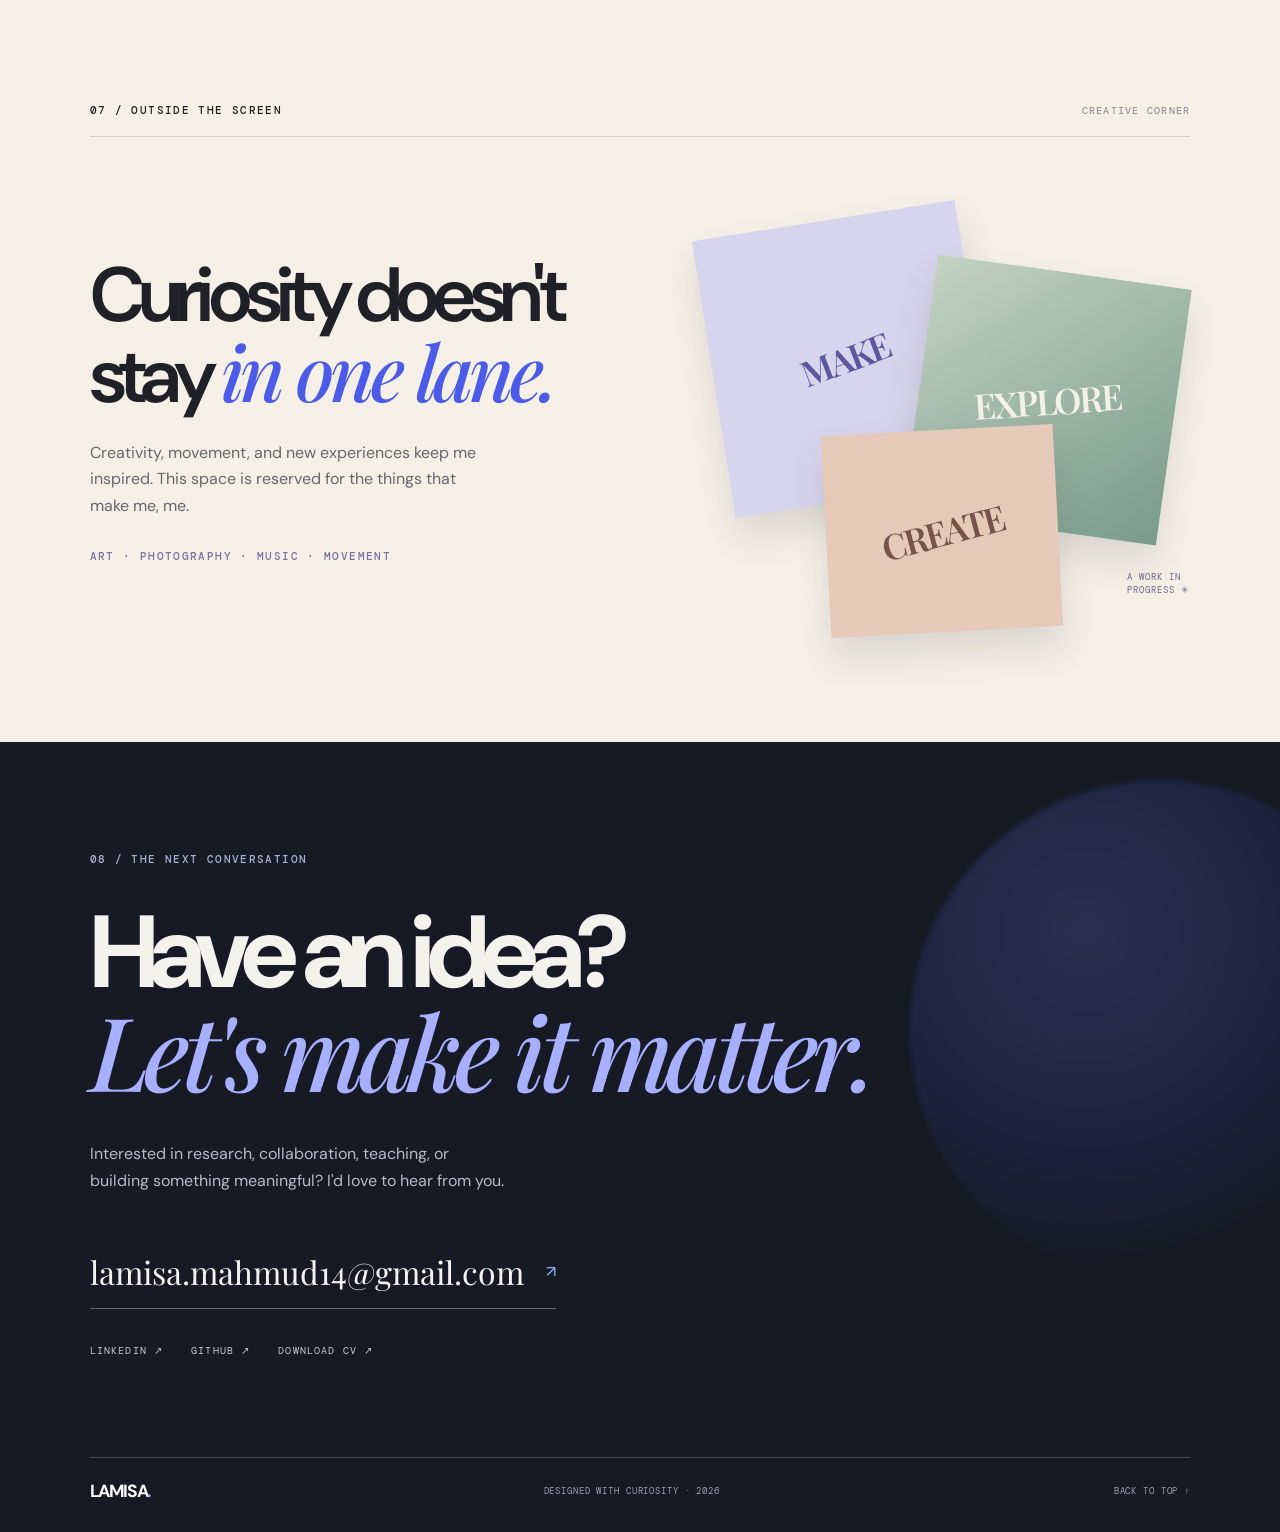
==== commit 9cdd7d41: "Refactor project-art sections in index.html" ====
--- a/index.html
+++ b/index.html
@@ -123,7 +123,7 @@
           <div class="project-info"><div><p class="eyebrow">MACHINE LEARNING</p><h3>Leaf Disease Classification</h3><p>Deep-learning project using PyTorch and .npy image datasets to classify plant leaf diseases. The CV lists MobileNetV2; the existing site lists EfficientNetB0, so confirm the final model before publishing a detailed case study.</p></div><span class="project-arrow">↗</span></div>
         </article>
         <article class="project-card reveal">
-          <div class="project-art eduflow-art"><div class="browser-mock"><div class="browser-top"><i></i><i></i><i></i></div><div class="browser-body"><span>LEARN AT YOUR PACE</span><b>Make learning<br>feel possible.</b><div class="mock-lines"></div><div class="mock-blocks"><i></i><i></i><i></i></div></div></div><span class="art-type">WEB / EDUCATION</span><span class="art-number">02</span></div>
+          <div class="project-art eduflow-art"><div class="browser-mock"><div class="browser-top"></div><div class="browser-body"><span>LEARN AT YOUR PACE</span><b>Make learning<br>feel possible.</b><div class="mock-lines"></div><div class="mock-blocks"><i></i><i></i><i></i></div></div></div><span class="art-type">WEB / EDUCATION</span><span class="art-number">02</span></div>
           <div class="project-info"><div><p class="eyebrow">EDUCATIONAL TECHNOLOGY</p><h3>EduFlow</h3><p>A web-based interactive learning tool for self-paced education, with structured modules and learning resources.</p><a class="project-link" href="https://babyz10.github.io/eduflow/" target="_blank" rel="noopener">Visit project ↗</a></div><span class="project-arrow">↗</span></div>
         </article>
         <article class="project-card reveal">
@@ -131,7 +131,7 @@
           <div class="project-info"><div><p class="eyebrow">WEB APPLICATION</p><h3>Nexpertise</h3><p>A service-booking system for electricians and plumbers, developed with PHP and MySQL using XAMPP. Includes core CRUD workflows and scheduling logic.</p></div><span class="project-arrow">↗</span></div>
         </article>
         <article class="project-card reveal">
-          <div class="project-art cancer-art"><div class="scan-rings"><i></i><i></i><i></i><b>ML</b></div><span class="art-type">MACHINE LEARNING</span><span class="art-number">04</span></div>
+          <div class="project-art cancer-art"><div class="scan-rings"><b>ML</b></div><span class="art-type">MACHINE LEARNING</span><span class="art-number">04</span></div>
           <div class="project-info"><div><p class="eyebrow">APPLIED AI</p><h3>Lung Cancer Detection</h3><p>Machine-learning classifier project covering dataset preprocessing, model training, and evaluation, with an emphasis on reproducible pipelines and baseline benchmarking.</p></div><span class="project-arrow">↗</span></div>
         </article>
       </div>
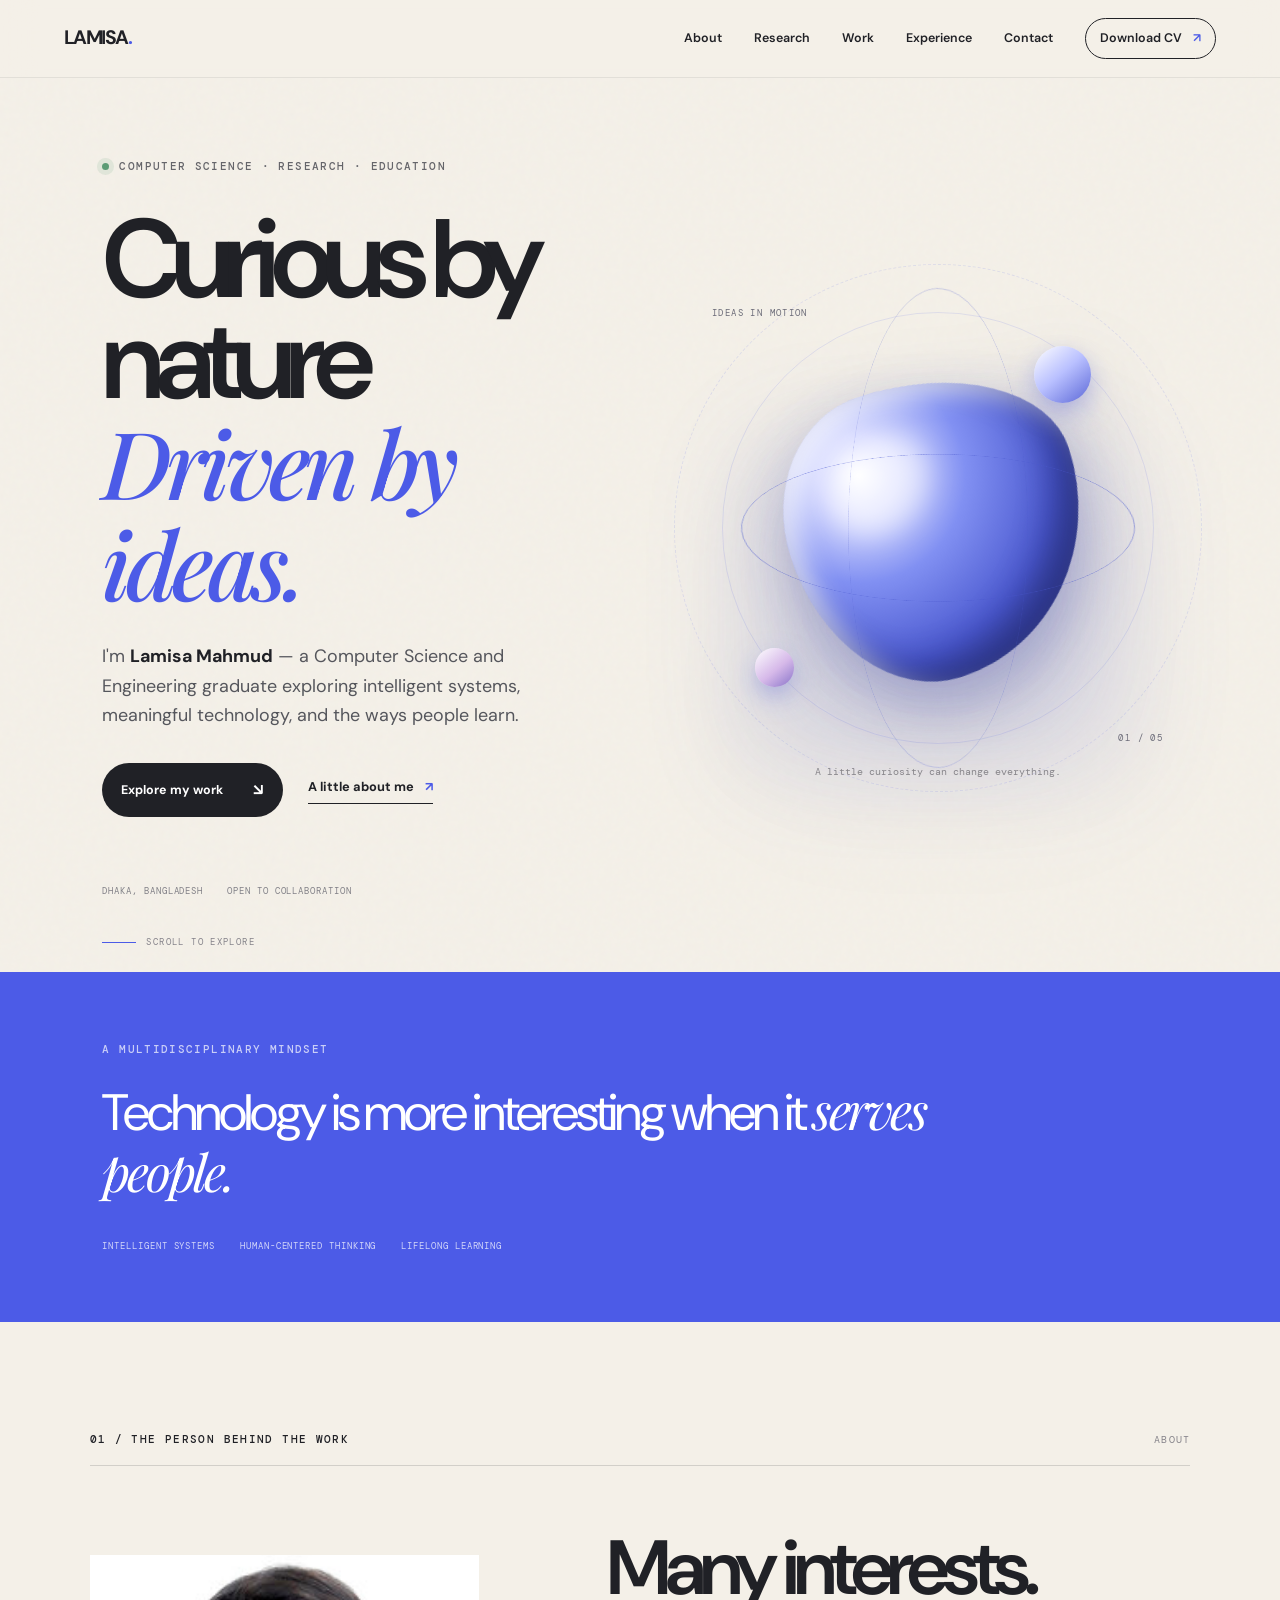
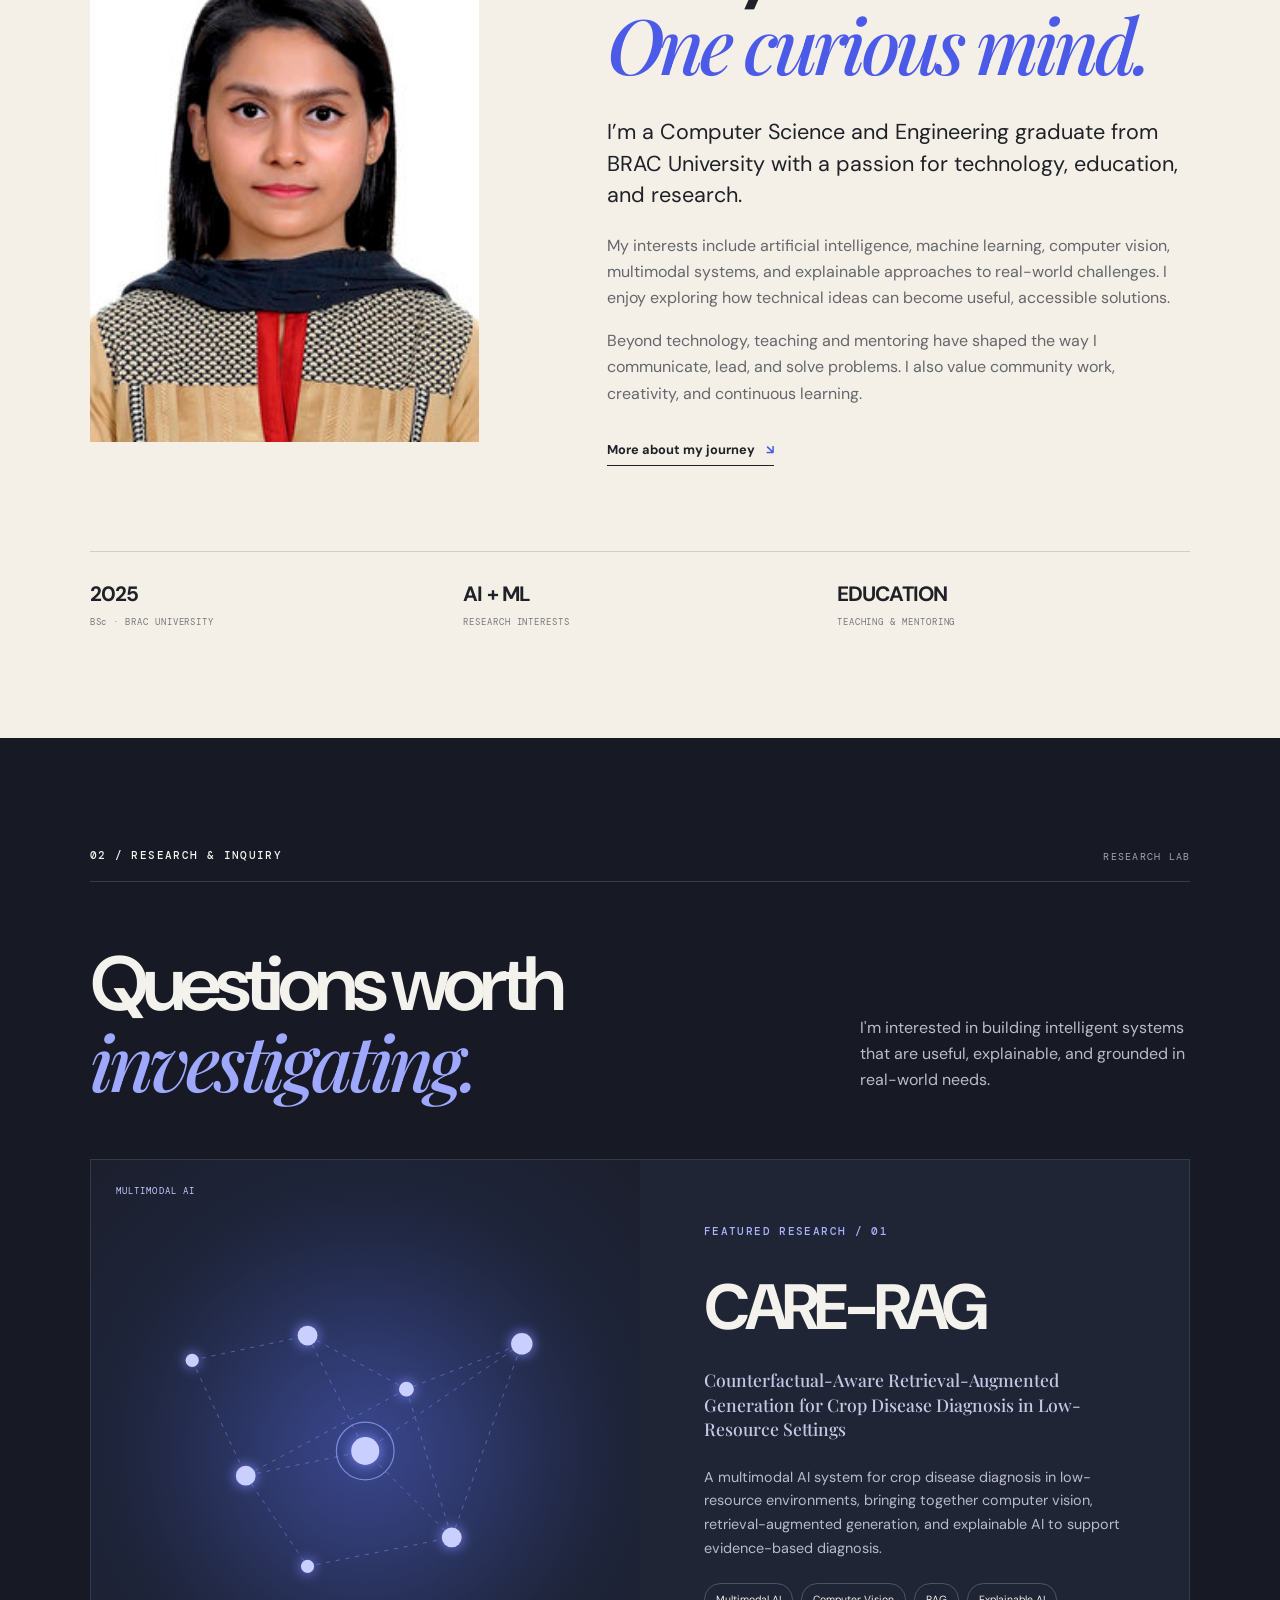
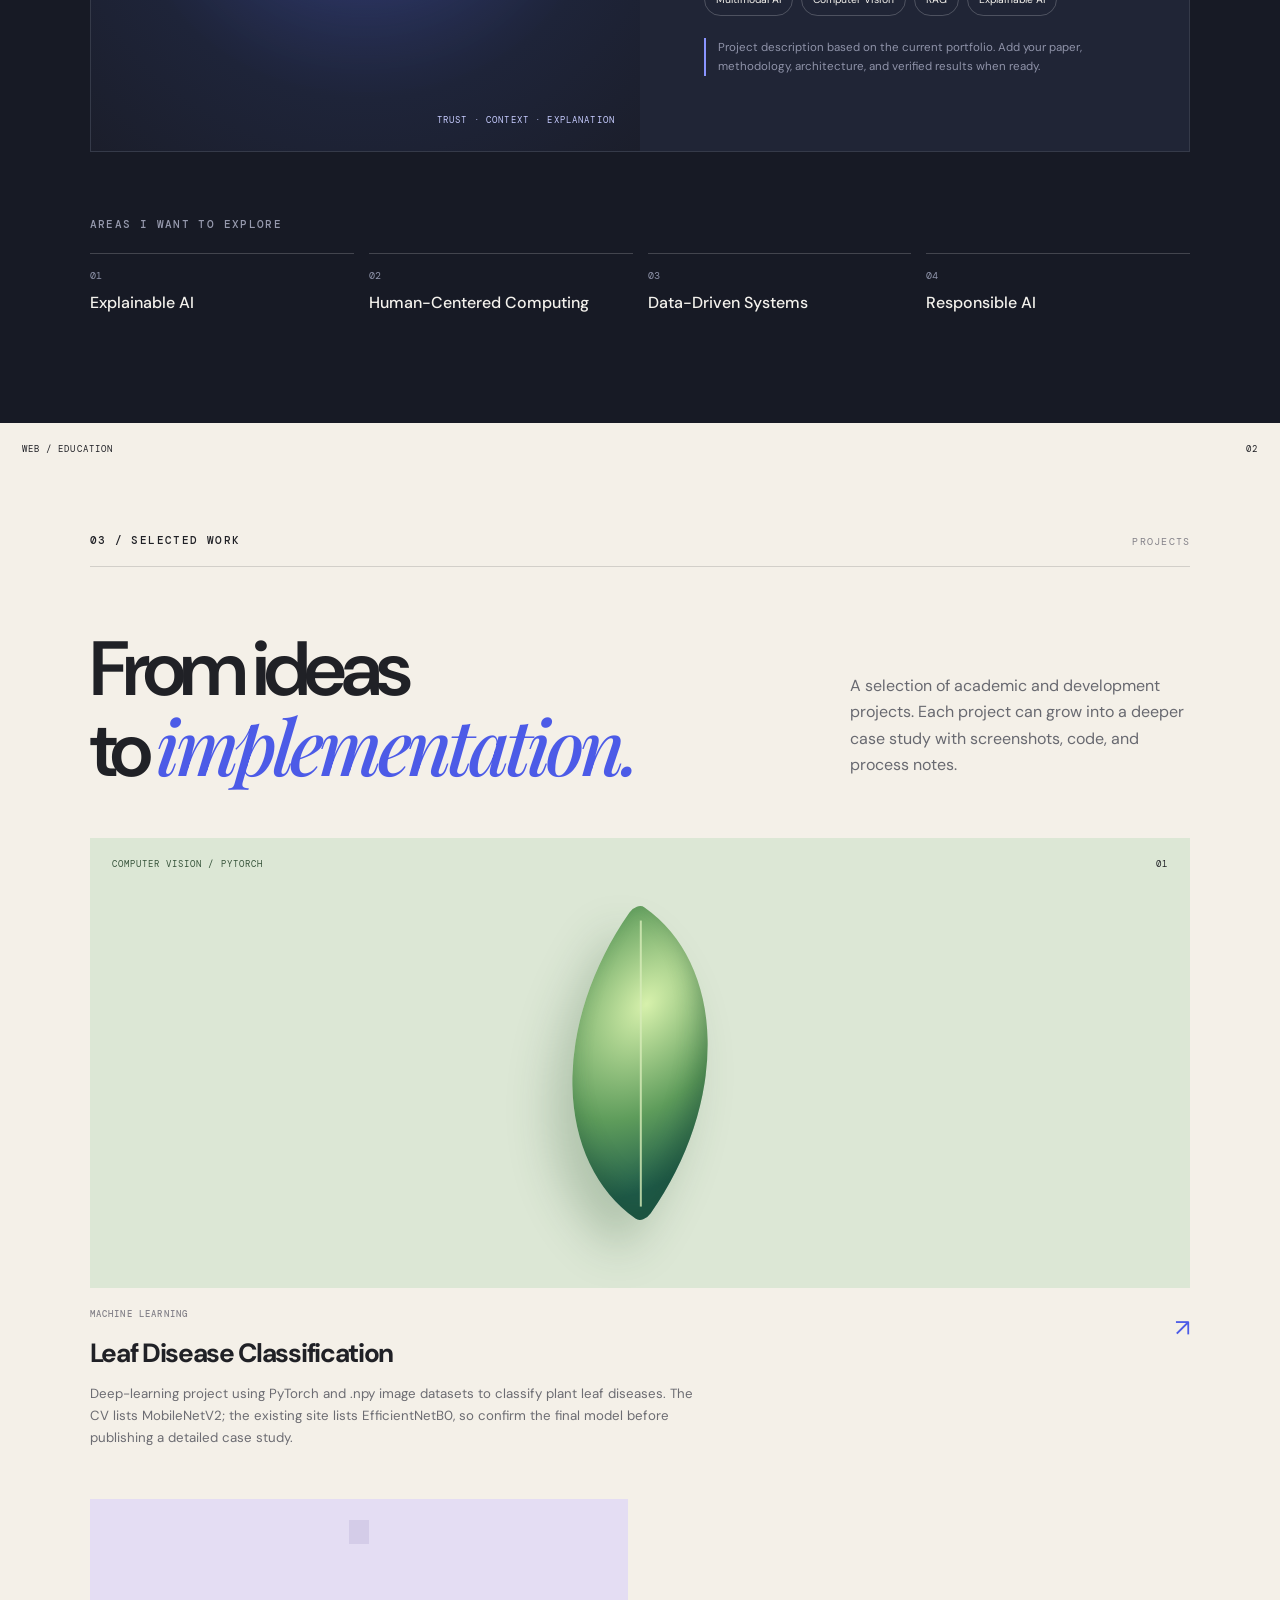
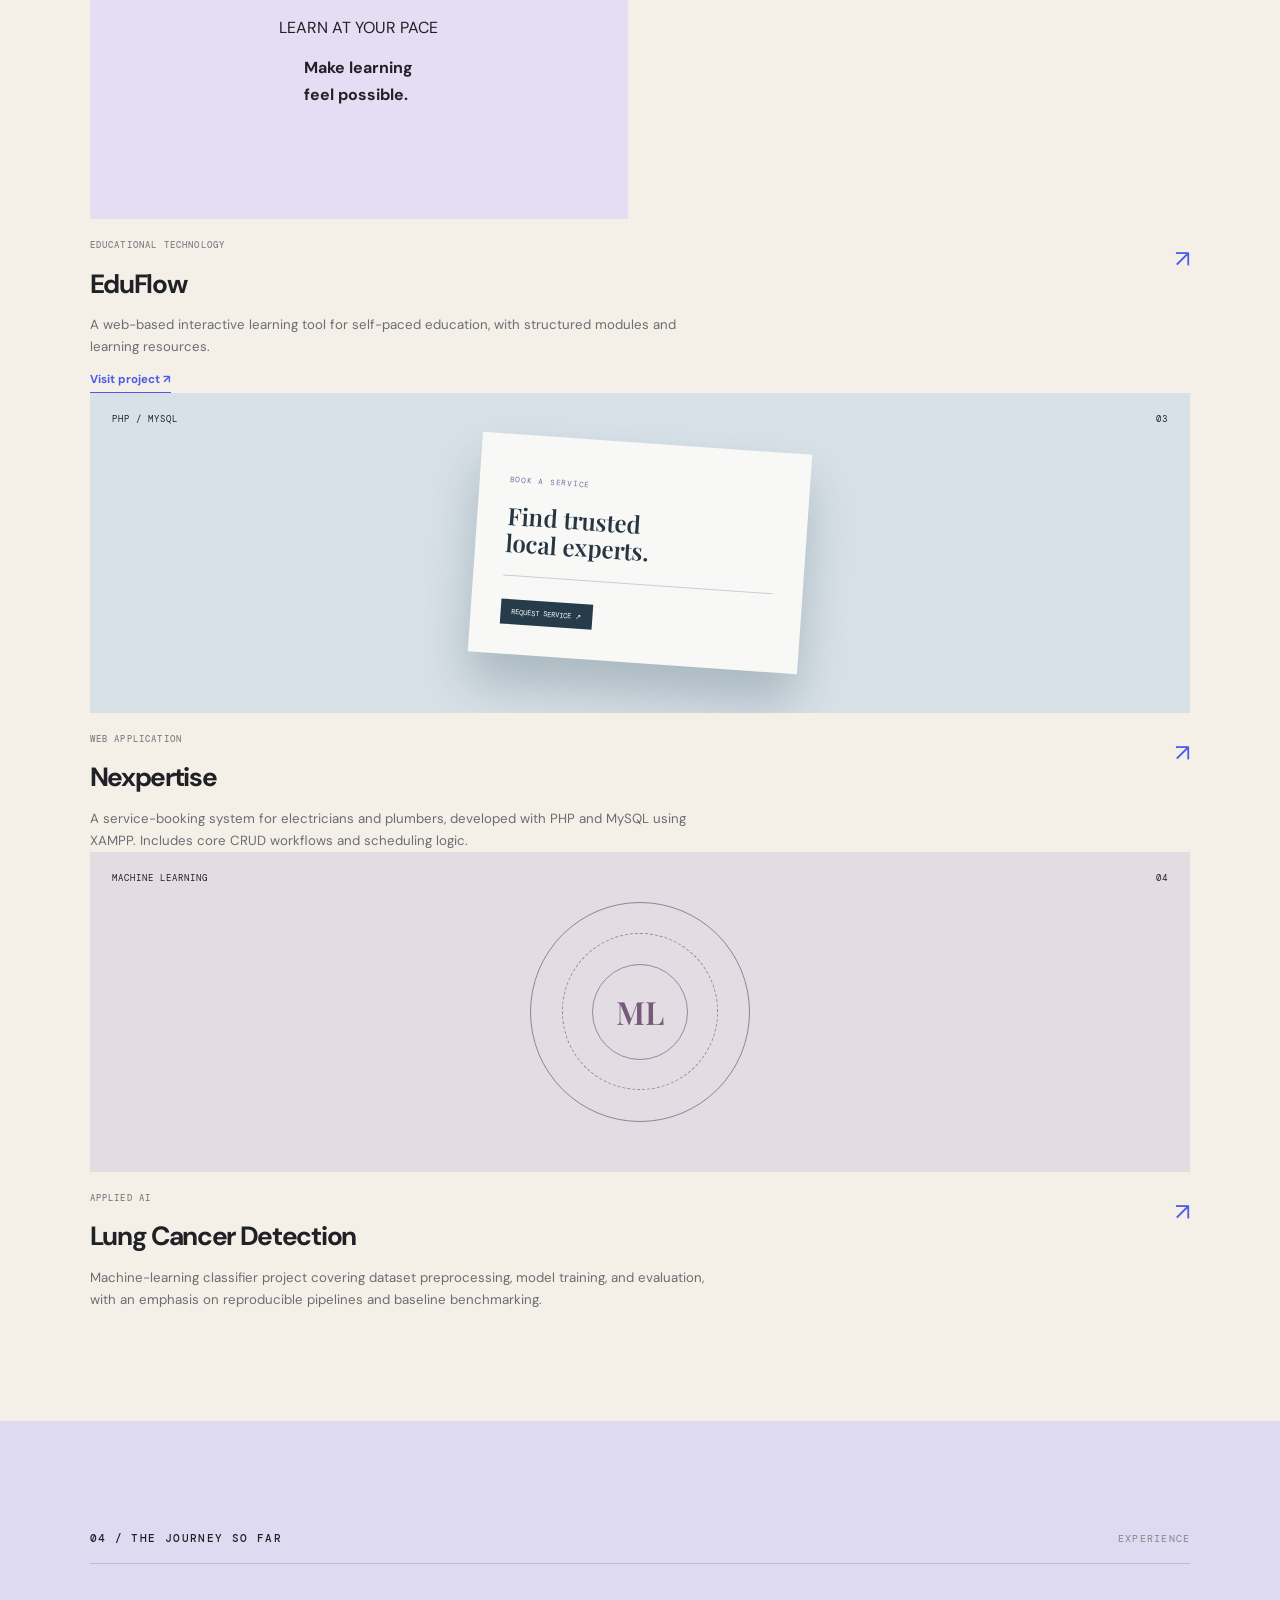
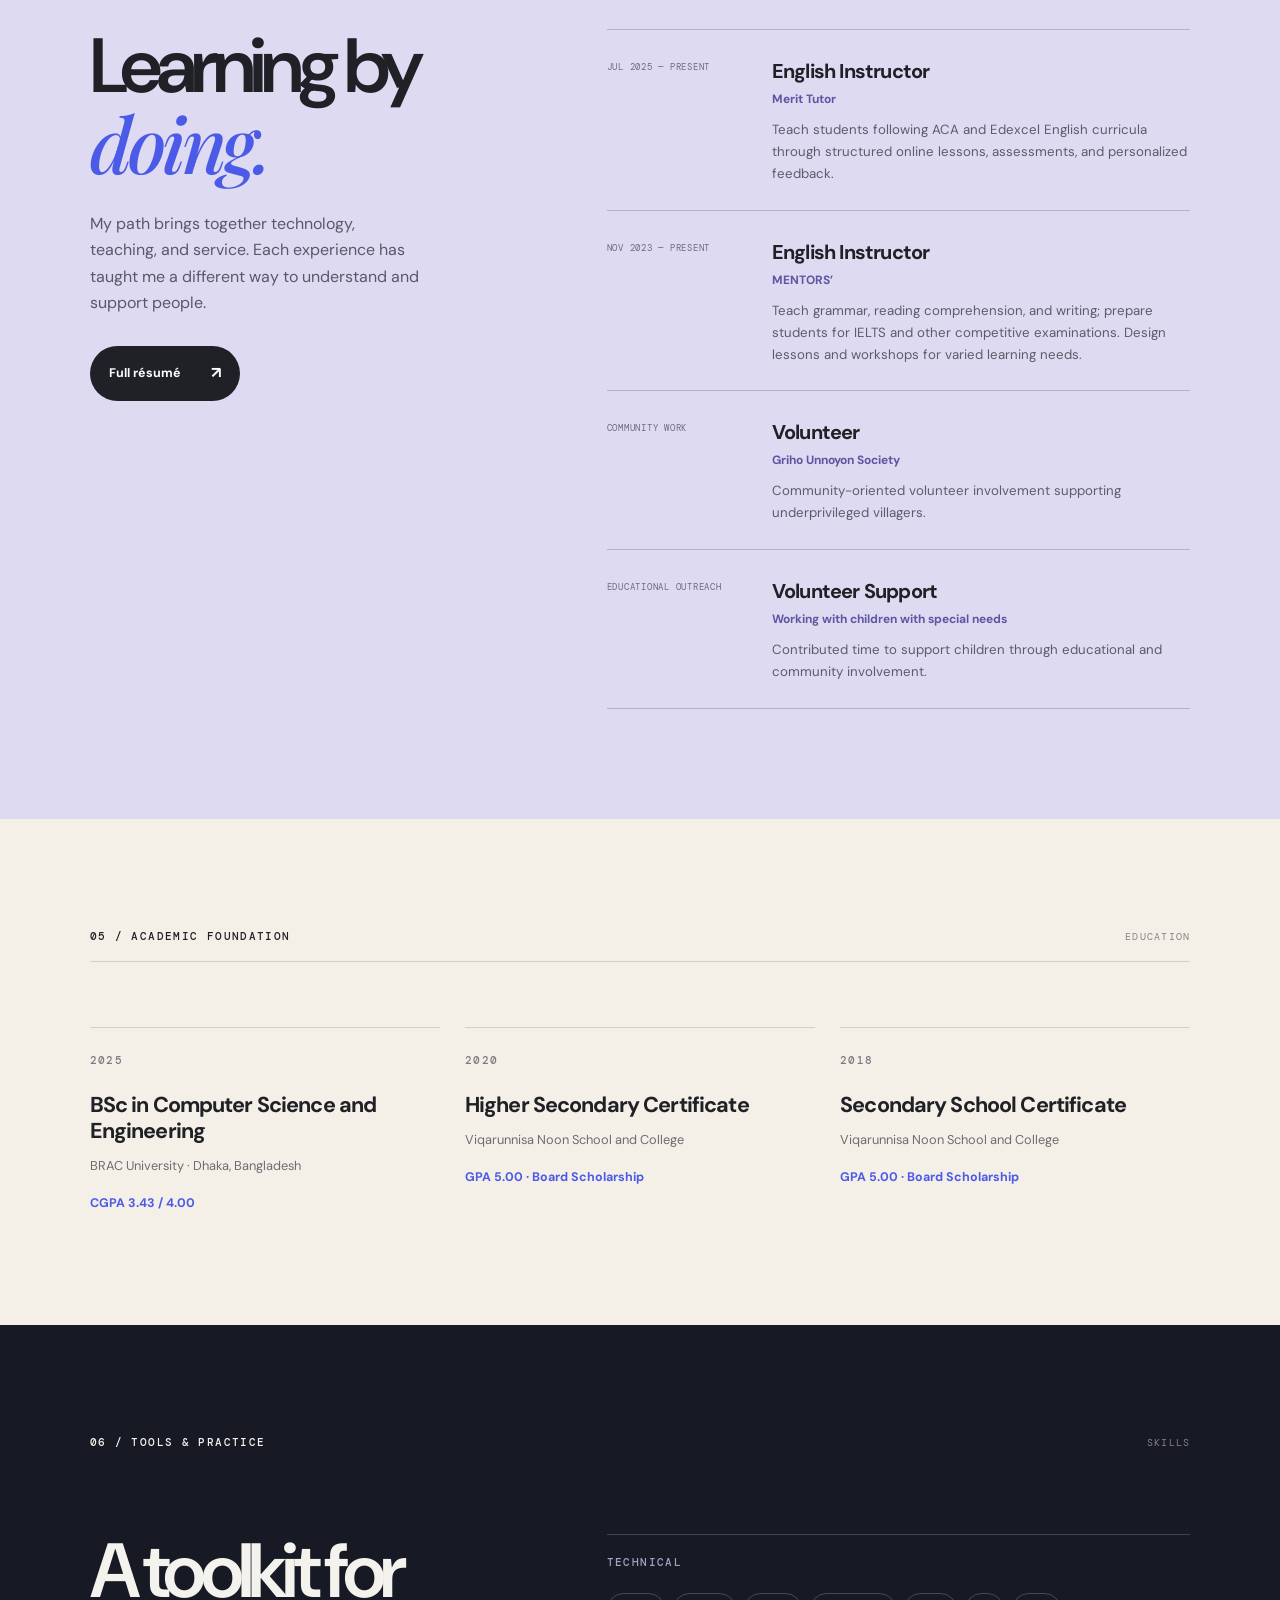
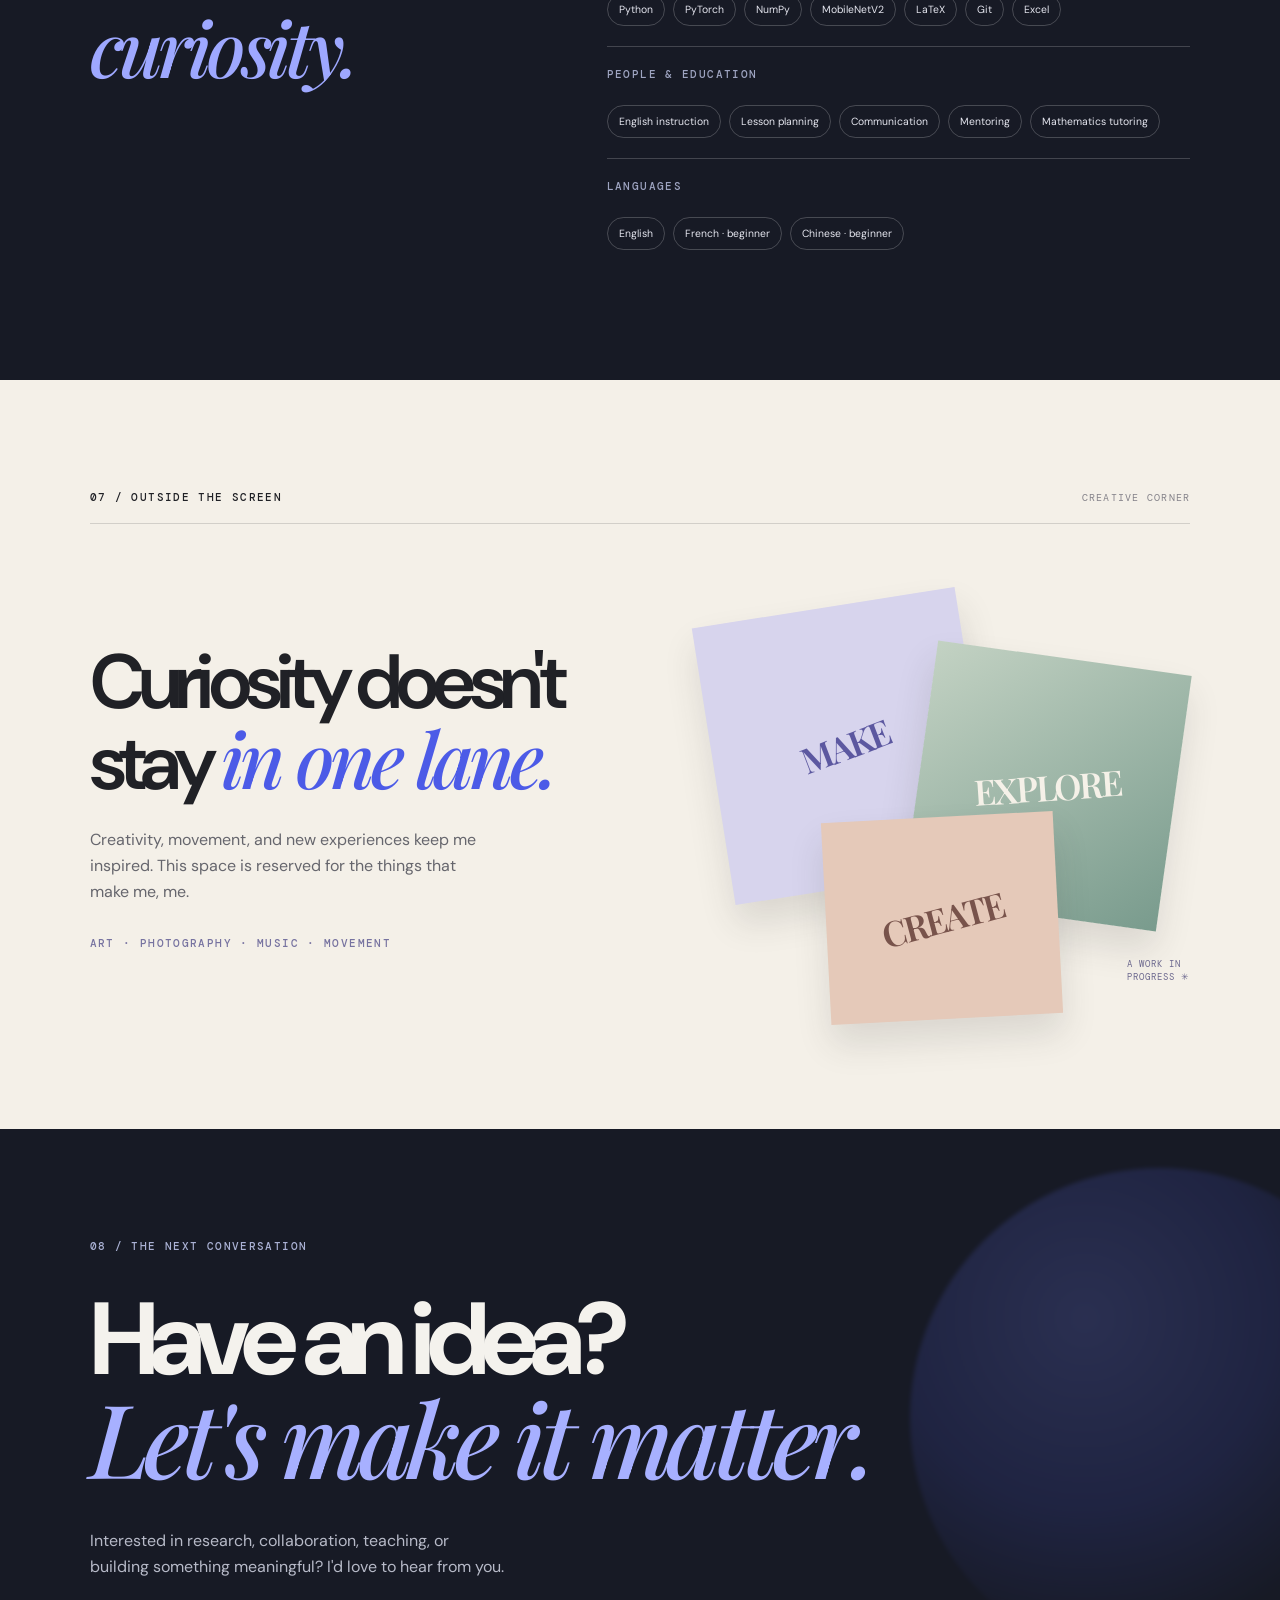
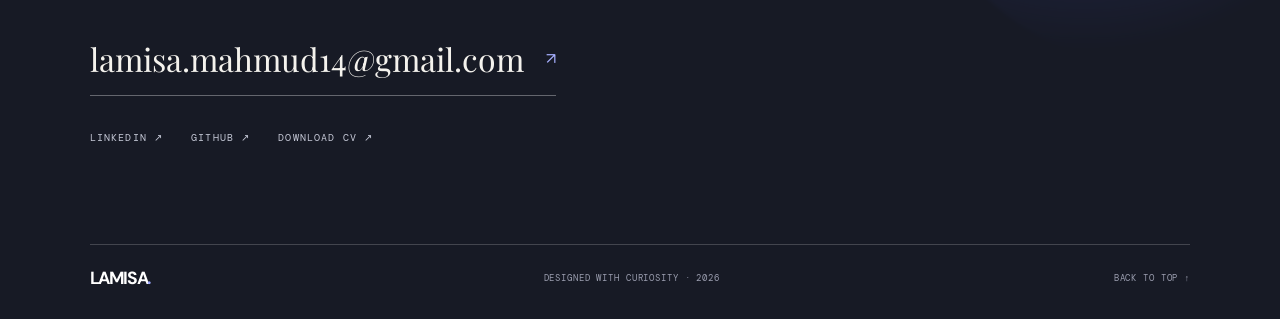
==== commit 19b79519: "Fix browser mock structure in EduFlow project card" ====
--- a/index.html
+++ b/index.html
@@ -123,7 +123,7 @@
           <div class="project-info"><div><p class="eyebrow">MACHINE LEARNING</p><h3>Leaf Disease Classification</h3><p>Deep-learning project using PyTorch and .npy image datasets to classify plant leaf diseases. The CV lists MobileNetV2; the existing site lists EfficientNetB0, so confirm the final model before publishing a detailed case study.</p></div><span class="project-arrow">↗</span></div>
         </article>
         <article class="project-card reveal">
-          <div class="project-art eduflow-art"><div class="browser-mock"><div class="browser-top"></div><div class="browser-body"><span>LEARN AT YOUR PACE</span><b>Make learning<br>feel possible.</b><div class="mock-lines"></div><div class="mock-blocks"><i></i><i></i><i></i></div></div></div><span class="art-type">WEB / EDUCATION</span><span class="art-number">02</span></div>
+          <div class="project-art eduflow-art"><div class="browser-mock"></div><span class="browser-top"></span><span class="browser-body"></span><span>LEARN AT YOUR PACE</span><b>Make learning<br>feel possible.</b><div class="mock-lines"></div><div class="mock-blocks"><i></i><i></i><i></i></div></div></div><span class="art-type">WEB / EDUCATION</span><span class="art-number">02</span></div>
           <div class="project-info"><div><p class="eyebrow">EDUCATIONAL TECHNOLOGY</p><h3>EduFlow</h3><p>A web-based interactive learning tool for self-paced education, with structured modules and learning resources.</p><a class="project-link" href="https://babyz10.github.io/eduflow/" target="_blank" rel="noopener">Visit project ↗</a></div><span class="project-arrow">↗</span></div>
         </article>
         <article class="project-card reveal">
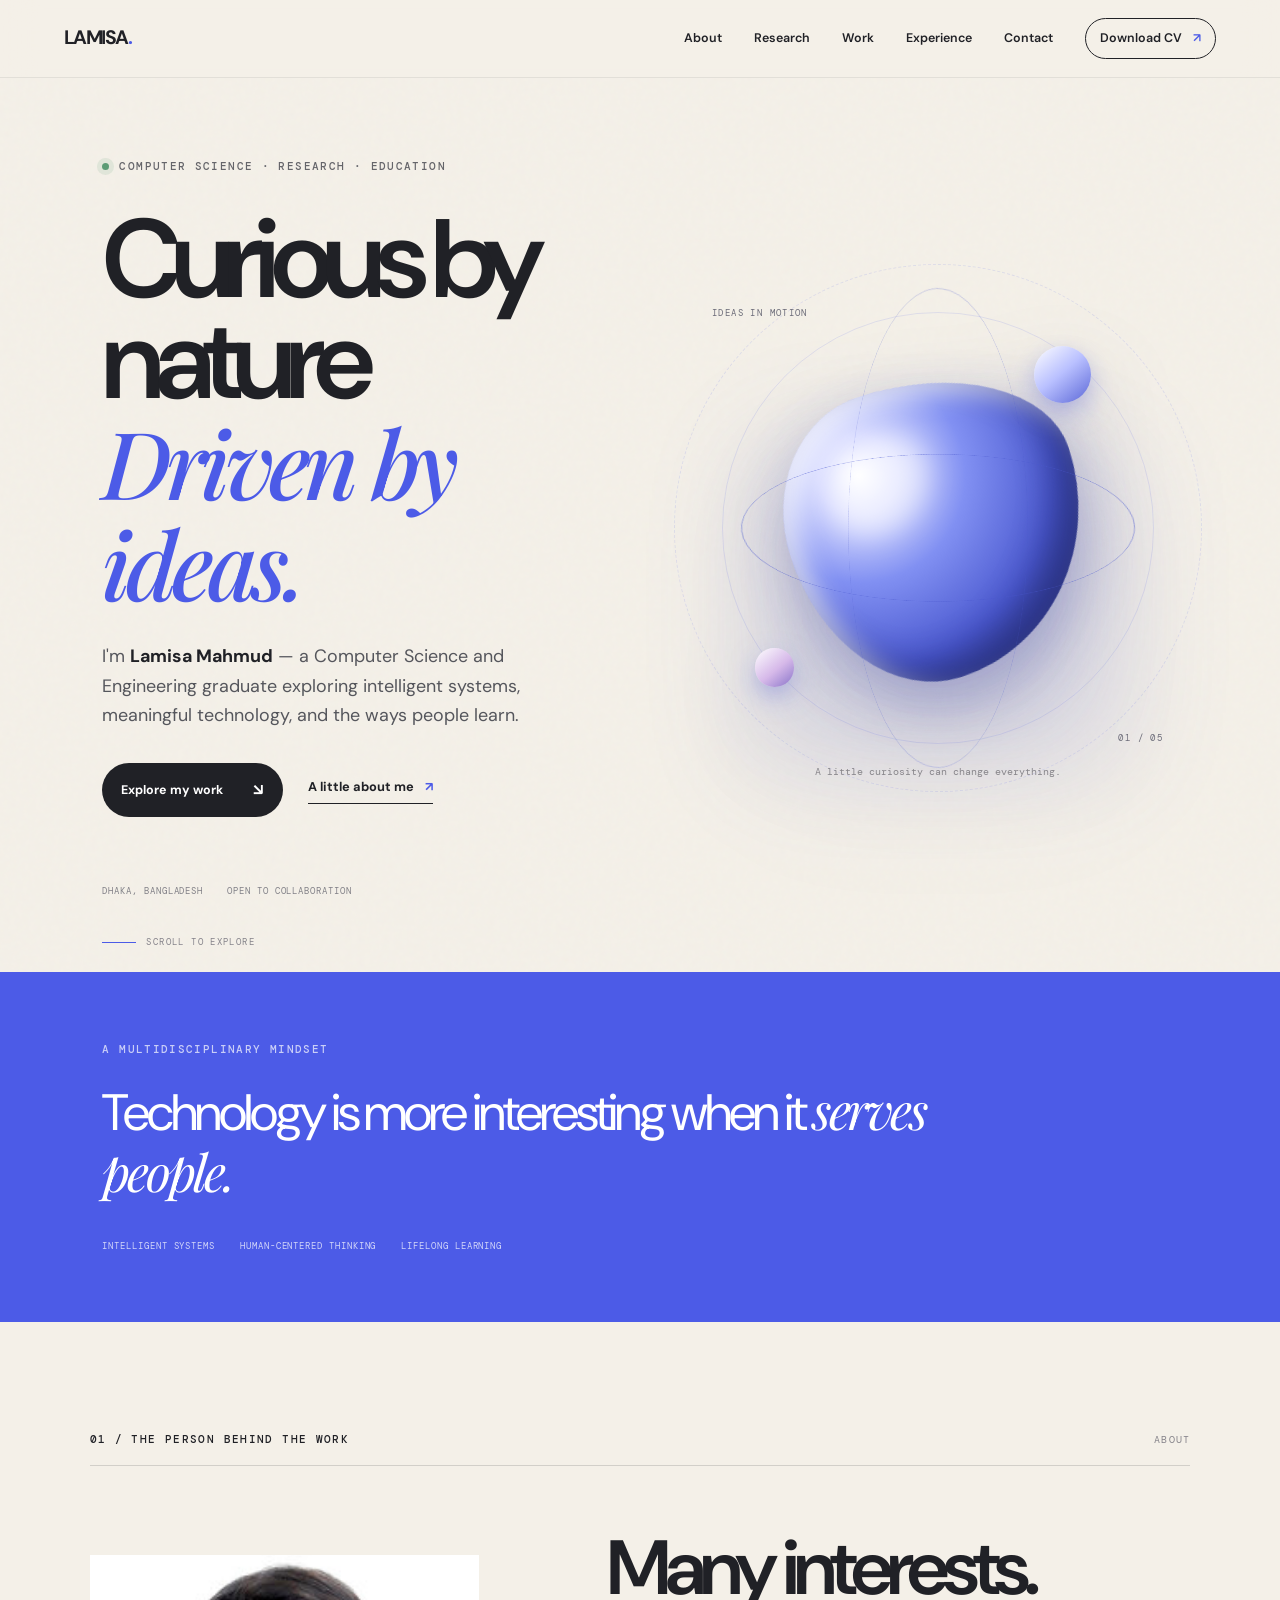
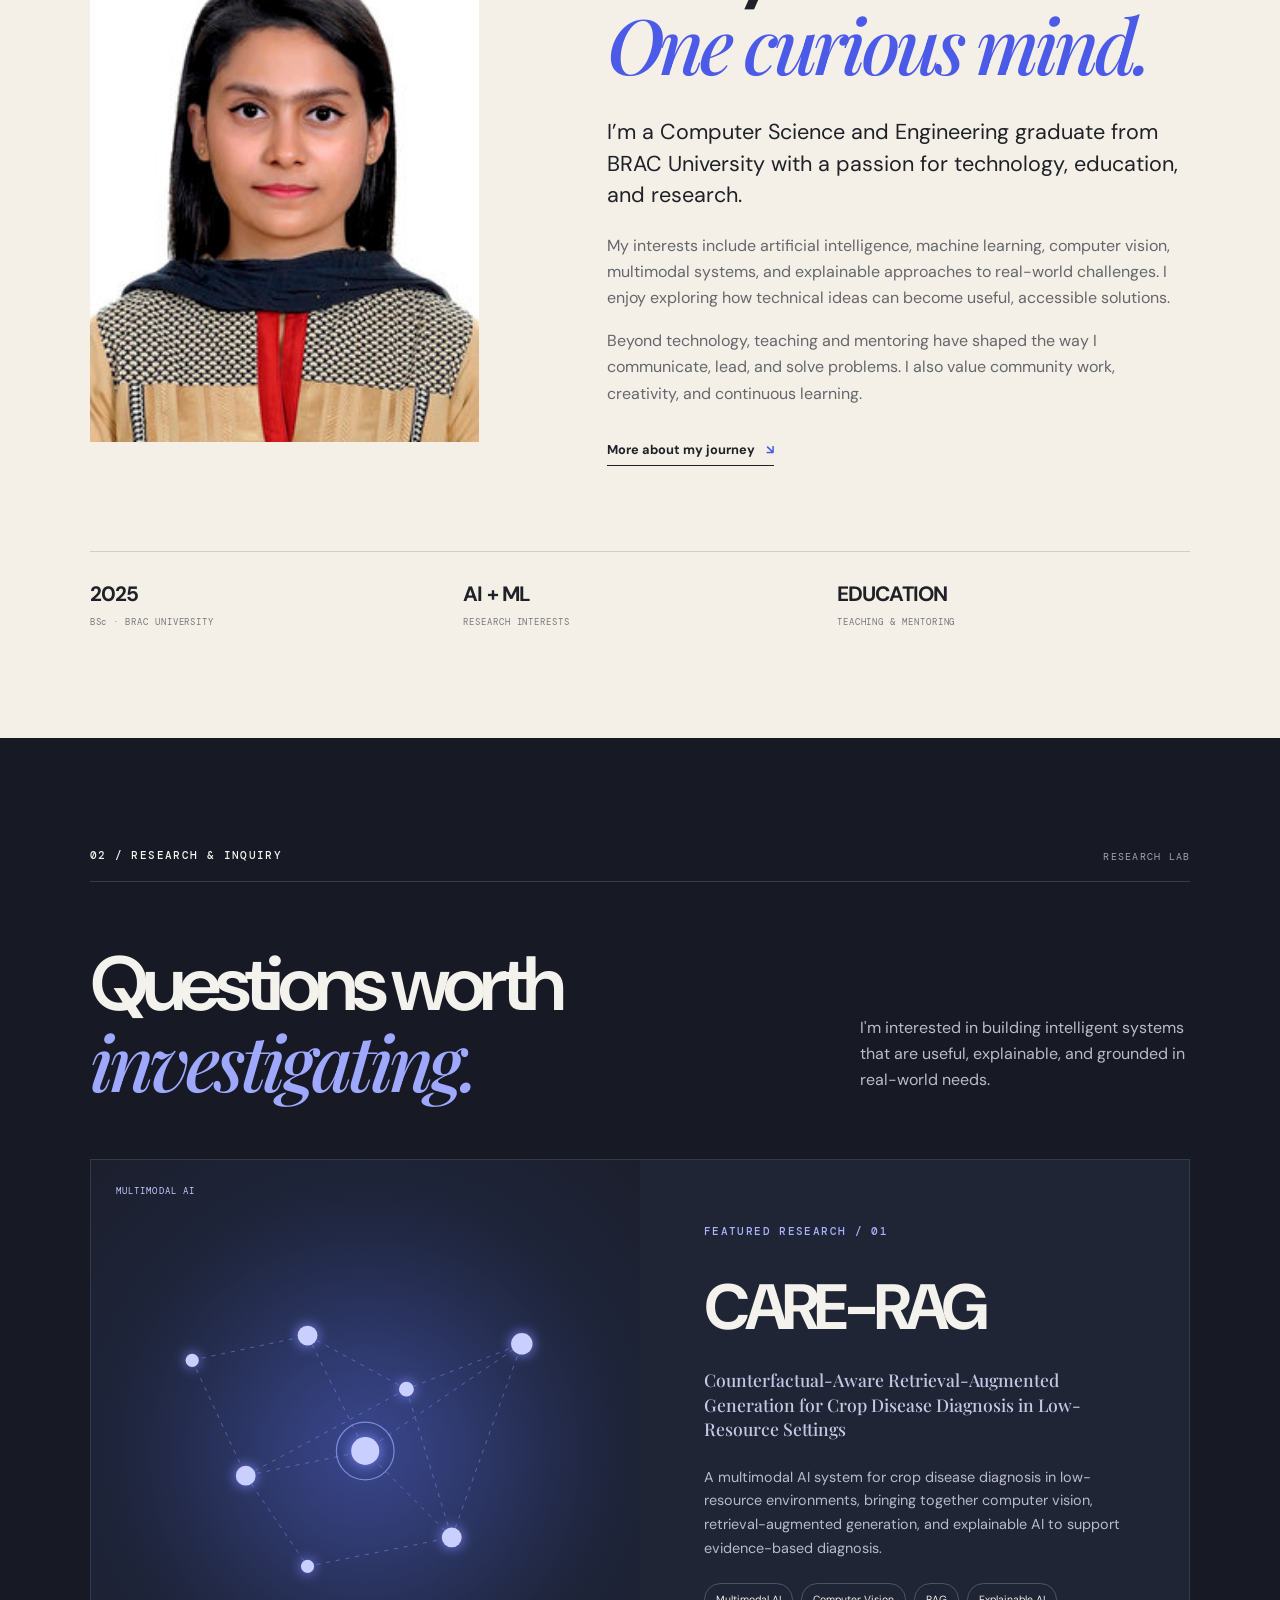
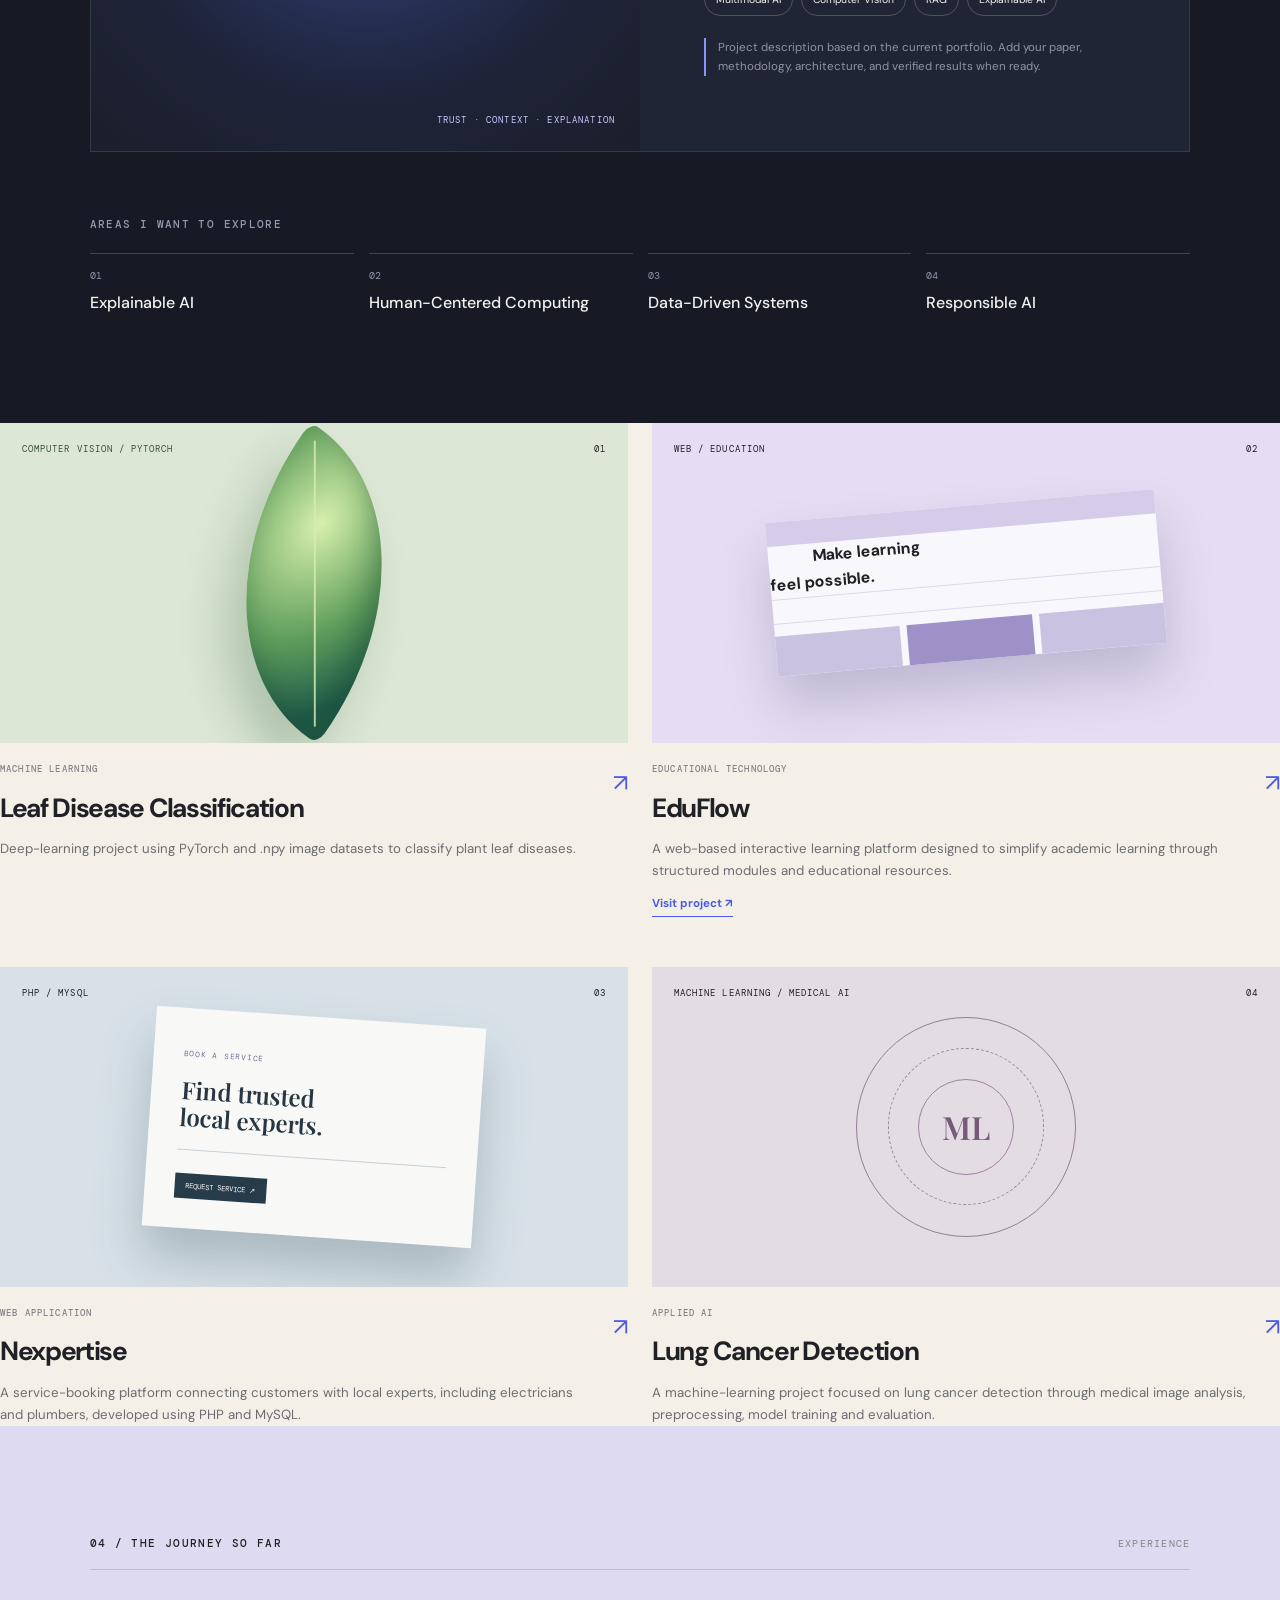
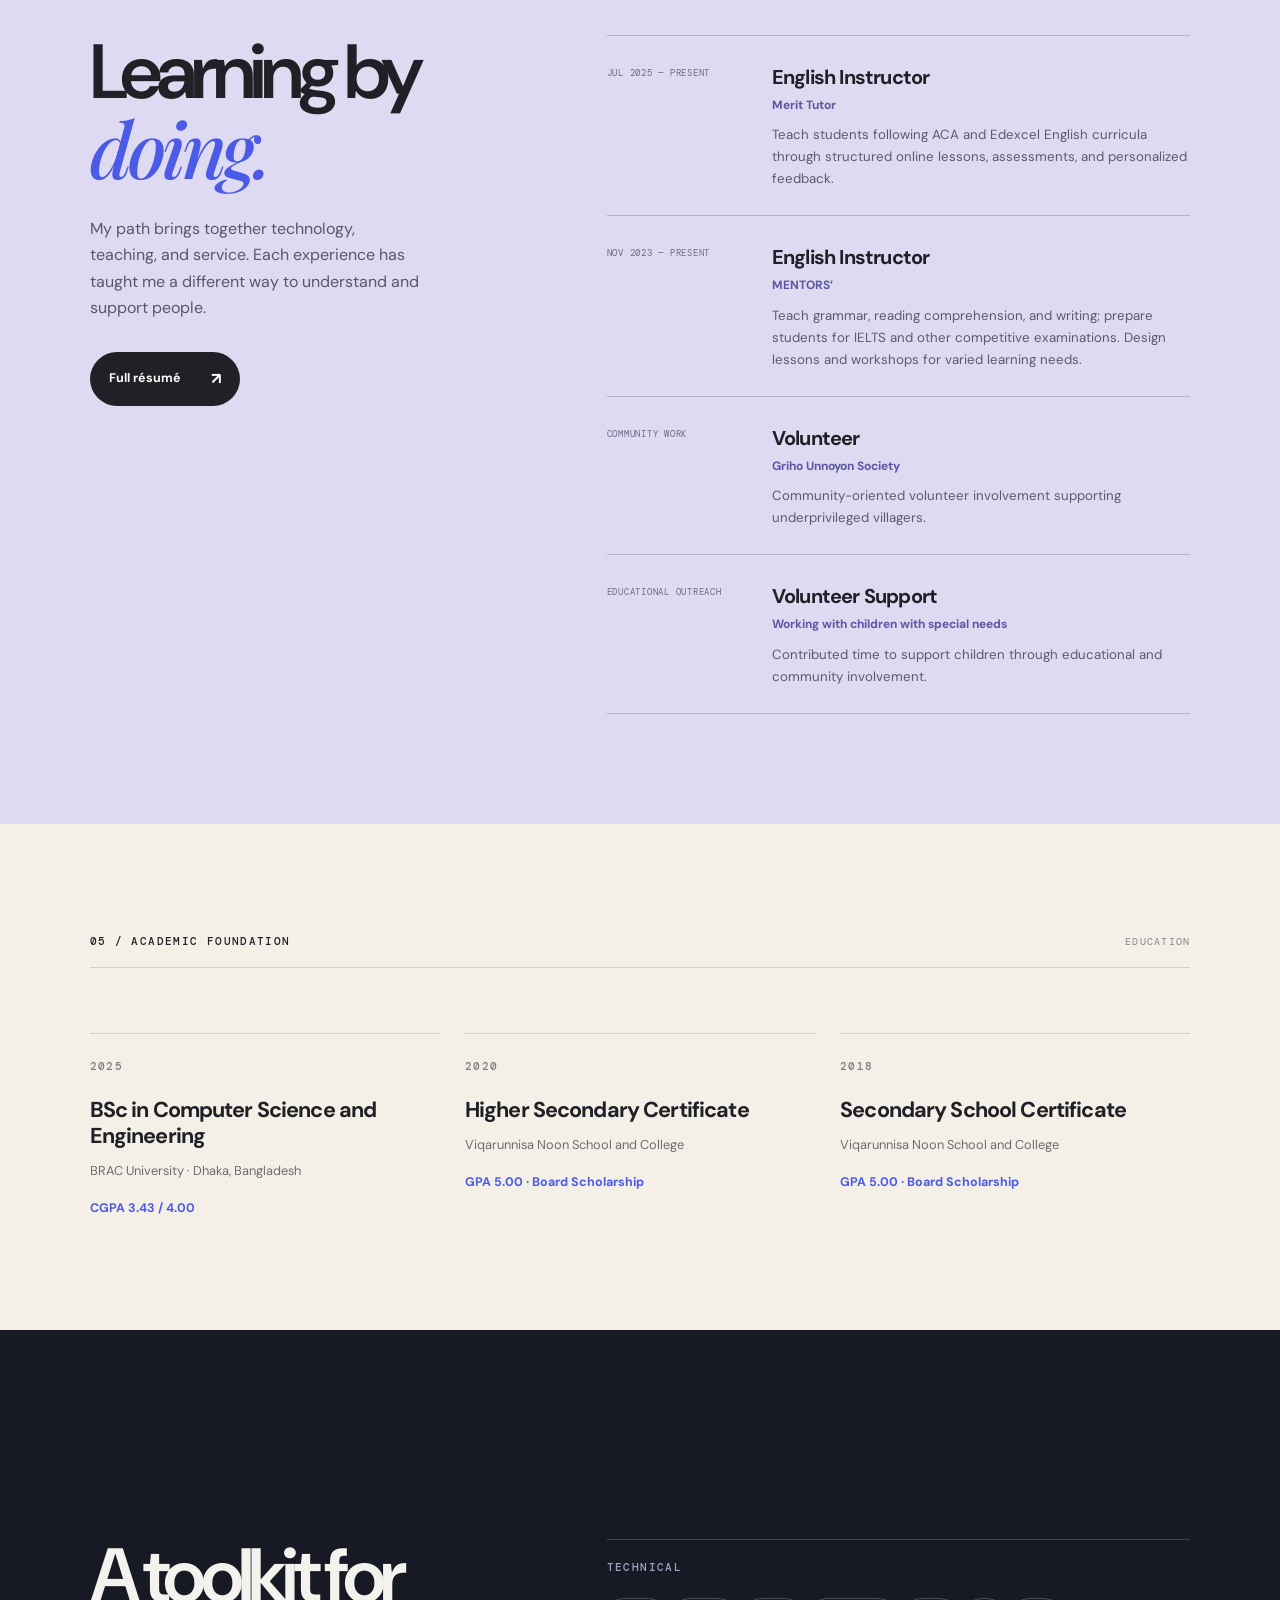
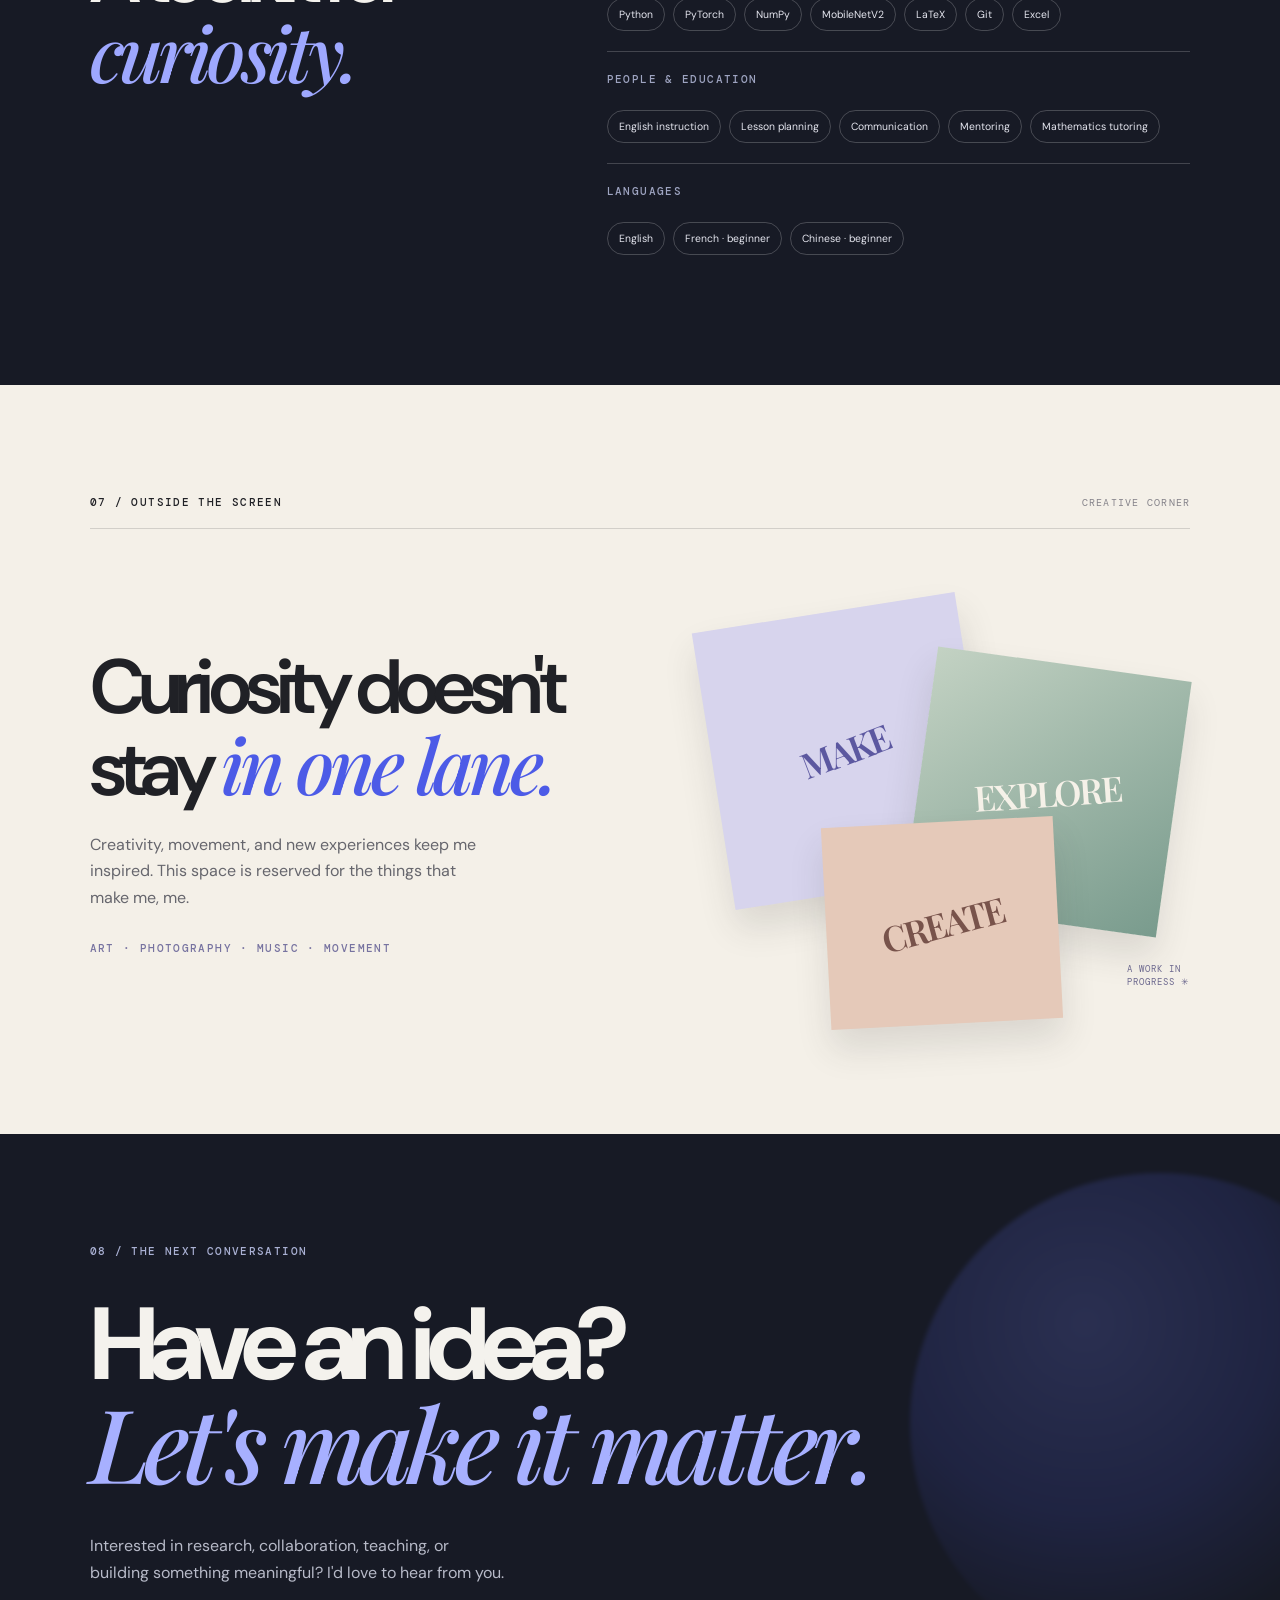
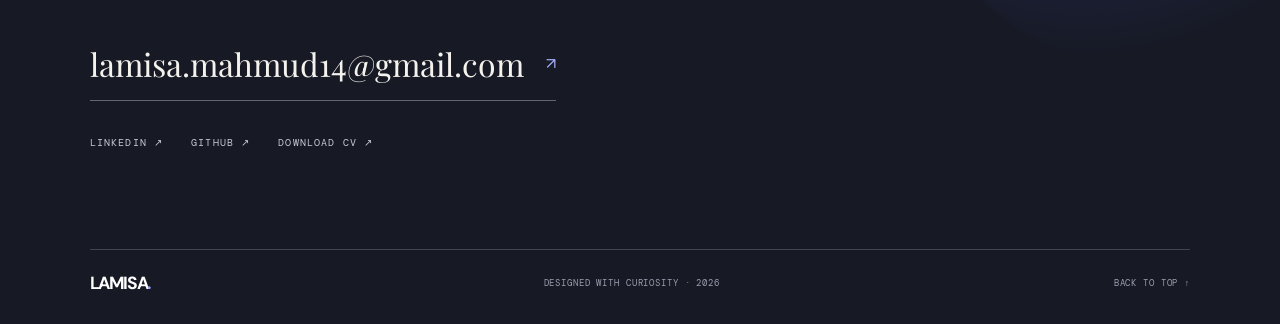
==== commit 07371cf7: "Revise project section and update project details Updated project section with new project details a" ====
--- a/index.html
+++ b/index.html
@@ -114,28 +114,123 @@
       </div>
     </section>
 
-    <section class="work section-light section-pad" id="work">
-      <div class="section-heading reveal"><p class="eyebrow">03 / SELECTED WORK</p><span class="section-index">PROJECTS</span></div>
-      <div class="work-heading reveal"><h2>From ideas<br>to <em>implementation.</em></h2><p>A selection of academic and development projects. Each project can grow into a deeper case study with screenshots, code, and process notes.</p></div>
-      <div class="project-grid">
-        <article class="project-card project-large reveal">
-          <div class="project-art leaf-art"><div class="leaf-shape"></div><span class="art-type">COMPUTER VISION / PYTORCH</span><span class="art-number">01</span></div>
-          <div class="project-info"><div><p class="eyebrow">MACHINE LEARNING</p><h3>Leaf Disease Classification</h3><p>Deep-learning project using PyTorch and .npy image datasets to classify plant leaf diseases. The CV lists MobileNetV2; the existing site lists EfficientNetB0, so confirm the final model before publishing a detailed case study.</p></div><span class="project-arrow">↗</span></div>
-        </article>
-        <article class="project-card reveal">
-          <div class="project-art eduflow-art"><div class="browser-mock"></div><span class="browser-top"></span><span class="browser-body"></span><span>LEARN AT YOUR PACE</span><b>Make learning<br>feel possible.</b><div class="mock-lines"></div><div class="mock-blocks"><i></i><i></i><i></i></div></div></div><span class="art-type">WEB / EDUCATION</span><span class="art-number">02</span></div>
-          <div class="project-info"><div><p class="eyebrow">EDUCATIONAL TECHNOLOGY</p><h3>EduFlow</h3><p>A web-based interactive learning tool for self-paced education, with structured modules and learning resources.</p><a class="project-link" href="https://babyz10.github.io/eduflow/" target="_blank" rel="noopener">Visit project ↗</a></div><span class="project-arrow">↗</span></div>
-        </article>
-        <article class="project-card reveal">
-          <div class="project-art nexpertise-art"><div class="booking-ui"><span>BOOK A SERVICE</span><b>Find trusted<br>local experts.</b><div class="booking-line"></div><div class="booking-pill">REQUEST SERVICE ↗</div></div><span class="art-type">PHP / MYSQL</span><span class="art-number">03</span></div>
-          <div class="project-info"><div><p class="eyebrow">WEB APPLICATION</p><h3>Nexpertise</h3><p>A service-booking system for electricians and plumbers, developed with PHP and MySQL using XAMPP. Includes core CRUD workflows and scheduling logic.</p></div><span class="project-arrow">↗</span></div>
-        </article>
-        <article class="project-card reveal">
-          <div class="project-art cancer-art"><div class="scan-rings"><b>ML</b></div><span class="art-type">MACHINE LEARNING</span><span class="art-number">04</span></div>
-          <div class="project-info"><div><p class="eyebrow">APPLIED AI</p><h3>Lung Cancer Detection</h3><p>Machine-learning classifier project covering dataset preprocessing, model training, and evaluation, with an emphasis on reproducible pipelines and baseline benchmarking.</p></div><span class="project-arrow">↗</span></div>
-        </article>
-      </div>
-    </section>
+   <div class="project-grid">
+
+  <!-- 01. Leaf Disease Classification -->
+  <article class="project-card reveal">
+    <div class="project-art leaf-art">
+      <div class="leaf-shape"></div>
+      <span class="art-type">COMPUTER VISION / PYTORCH</span>
+      <span class="art-number">01</span>
+    </div>
+
+    <div class="project-info">
+      <div>
+        <p class="eyebrow">MACHINE LEARNING</p>
+        <h3>Leaf Disease Classification</h3>
+        <p>
+          Deep-learning project using PyTorch and .npy image datasets
+          to classify plant leaf diseases.
+        </p>
+      </div>
+      <span class="project-arrow">↗</span>
+    </div>
+  </article>
+
+
+  <!-- 02. EduFlow -->
+  <article class="project-card reveal">
+    <div class="project-art eduflow-art">
+      <div class="browser-mock">
+        <span class="browser-top"></span>
+        <span class="browser-body"></span>
+        <b>Make learning<br>feel possible.</b>
+        <div class="mock-lines"></div>
+        <div class="mock-blocks">
+          <i></i><i></i><i></i>
+        </div>
+      </div>
+
+      <span class="art-type">WEB / EDUCATION</span>
+      <span class="art-number">02</span>
+    </div>
+
+    <div class="project-info">
+      <div>
+        <p class="eyebrow">EDUCATIONAL TECHNOLOGY</p>
+        <h3>EduFlow</h3>
+        <p>
+          A web-based interactive learning platform designed
+          to simplify academic learning through structured
+          modules and educational resources.
+        </p>
+        <a class="project-link"
+           href="https://babyz10.github.io/eduflow/"
+           target="_blank"
+           rel="noopener">
+          Visit project ↗
+        </a>
+      </div>
+      <span class="project-arrow">↗</span>
+    </div>
+  </article>
+
+
+  <!-- 03. Nexpertise -->
+  <article class="project-card reveal">
+    <div class="project-art nexpertise-art">
+      <div class="booking-ui">
+        <span>BOOK A SERVICE</span>
+        <b>Find trusted<br>local experts.</b>
+        <div class="booking-line"></div>
+        <div class="booking-pill">REQUEST SERVICE ↗</div>
+      </div>
+
+      <span class="art-type">PHP / MYSQL</span>
+      <span class="art-number">03</span>
+    </div>
+
+    <div class="project-info">
+      <div>
+        <p class="eyebrow">WEB APPLICATION</p>
+        <h3>Nexpertise</h3>
+        <p>
+          A service-booking platform connecting customers
+          with local experts, including electricians and
+          plumbers, developed using PHP and MySQL.
+        </p>
+      </div>
+      <span class="project-arrow">↗</span>
+    </div>
+  </article>
+
+
+  <!-- 04. Lung Cancer Detection -->
+  <article class="project-card reveal">
+    <div class="project-art cancer-art">
+      <div class="scan-rings">
+        <b>ML</b>
+      </div>
+
+      <span class="art-type">MACHINE LEARNING / MEDICAL AI</span>
+      <span class="art-number">04</span>
+    </div>
+
+    <div class="project-info">
+      <div>
+        <p class="eyebrow">APPLIED AI</p>
+        <h3>Lung Cancer Detection</h3>
+        <p>
+          A machine-learning project focused on lung cancer
+          detection through medical image analysis,
+          preprocessing, model training and evaluation.
+        </p>
+      </div>
+      <span class="project-arrow">↗</span>
+    </div>
+  </article>
+
+</div>
 
     <section class="experience section-lilac section-pad" id="experience">
       <div class="section-heading reveal"><p class="eyebrow">04 / THE JOURNEY SO FAR</p><span class="section-index">EXPERIENCE</span></div>
@@ -150,7 +245,7 @@
       </div>
     </section>
 
-    <section class="education section-light section-pad">
+    <section class=" education section-light section-pad">
       <div class="section-heading reveal"><p class="eyebrow">05 / ACADEMIC FOUNDATION</p><span class="section-index">EDUCATION</span></div>
       <div class="education-grid reveal">
         <div><span class="eyebrow">2025</span><h3>BSc in Computer Science and Engineering</h3><p>BRAC University · Dhaka, Bangladesh</p><strong>CGPA 3.43 / 4.00</strong></div>
@@ -159,7 +254,7 @@
       </div>
     </section>
 
-    <section class="skills section-dark section-pad">
+    <section class=" skills section-dark section-pad">
       <div class="section-heading reveal"><p class="eyebrow">06 / TOOLS & PRACTICE</p><span class="section-index">SKILLS</span></div>
       <div class="skills-grid reveal">
         <h2>A toolkit for<br><em>curiosity.</em></h2>
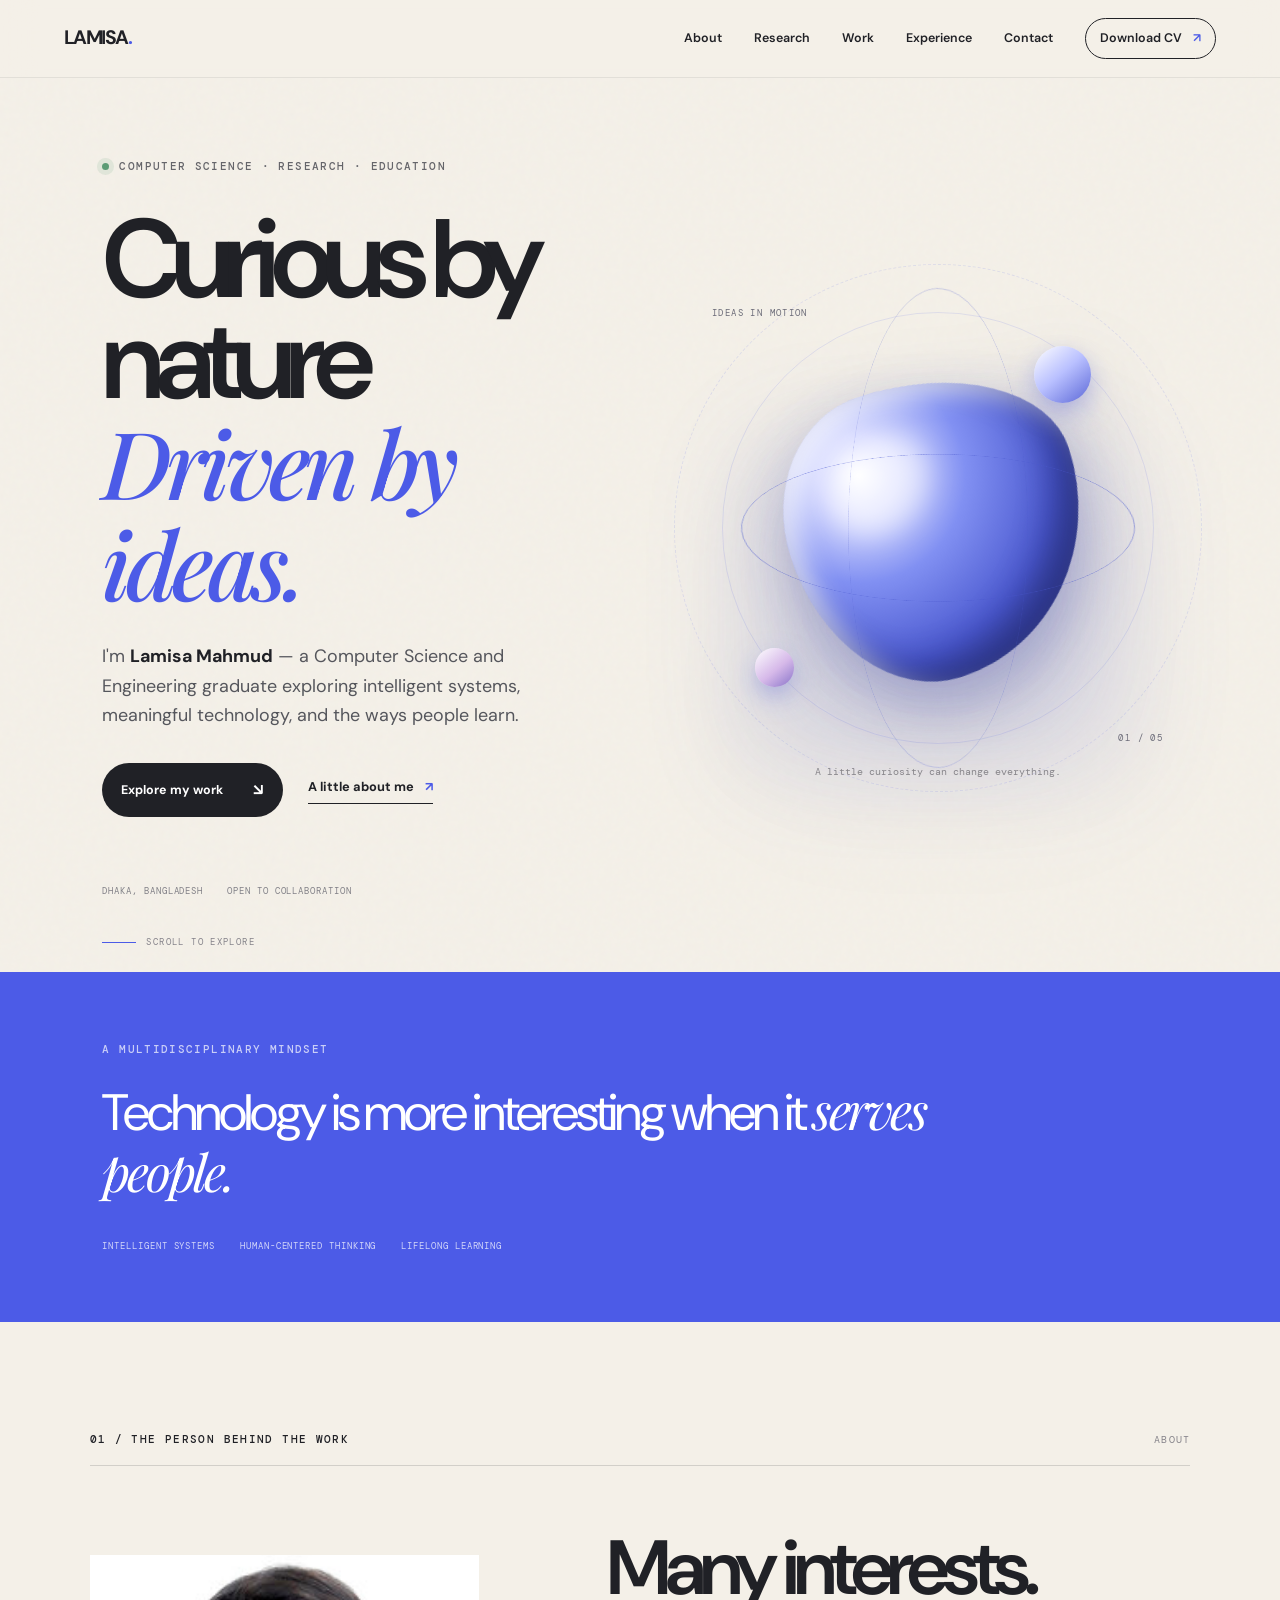
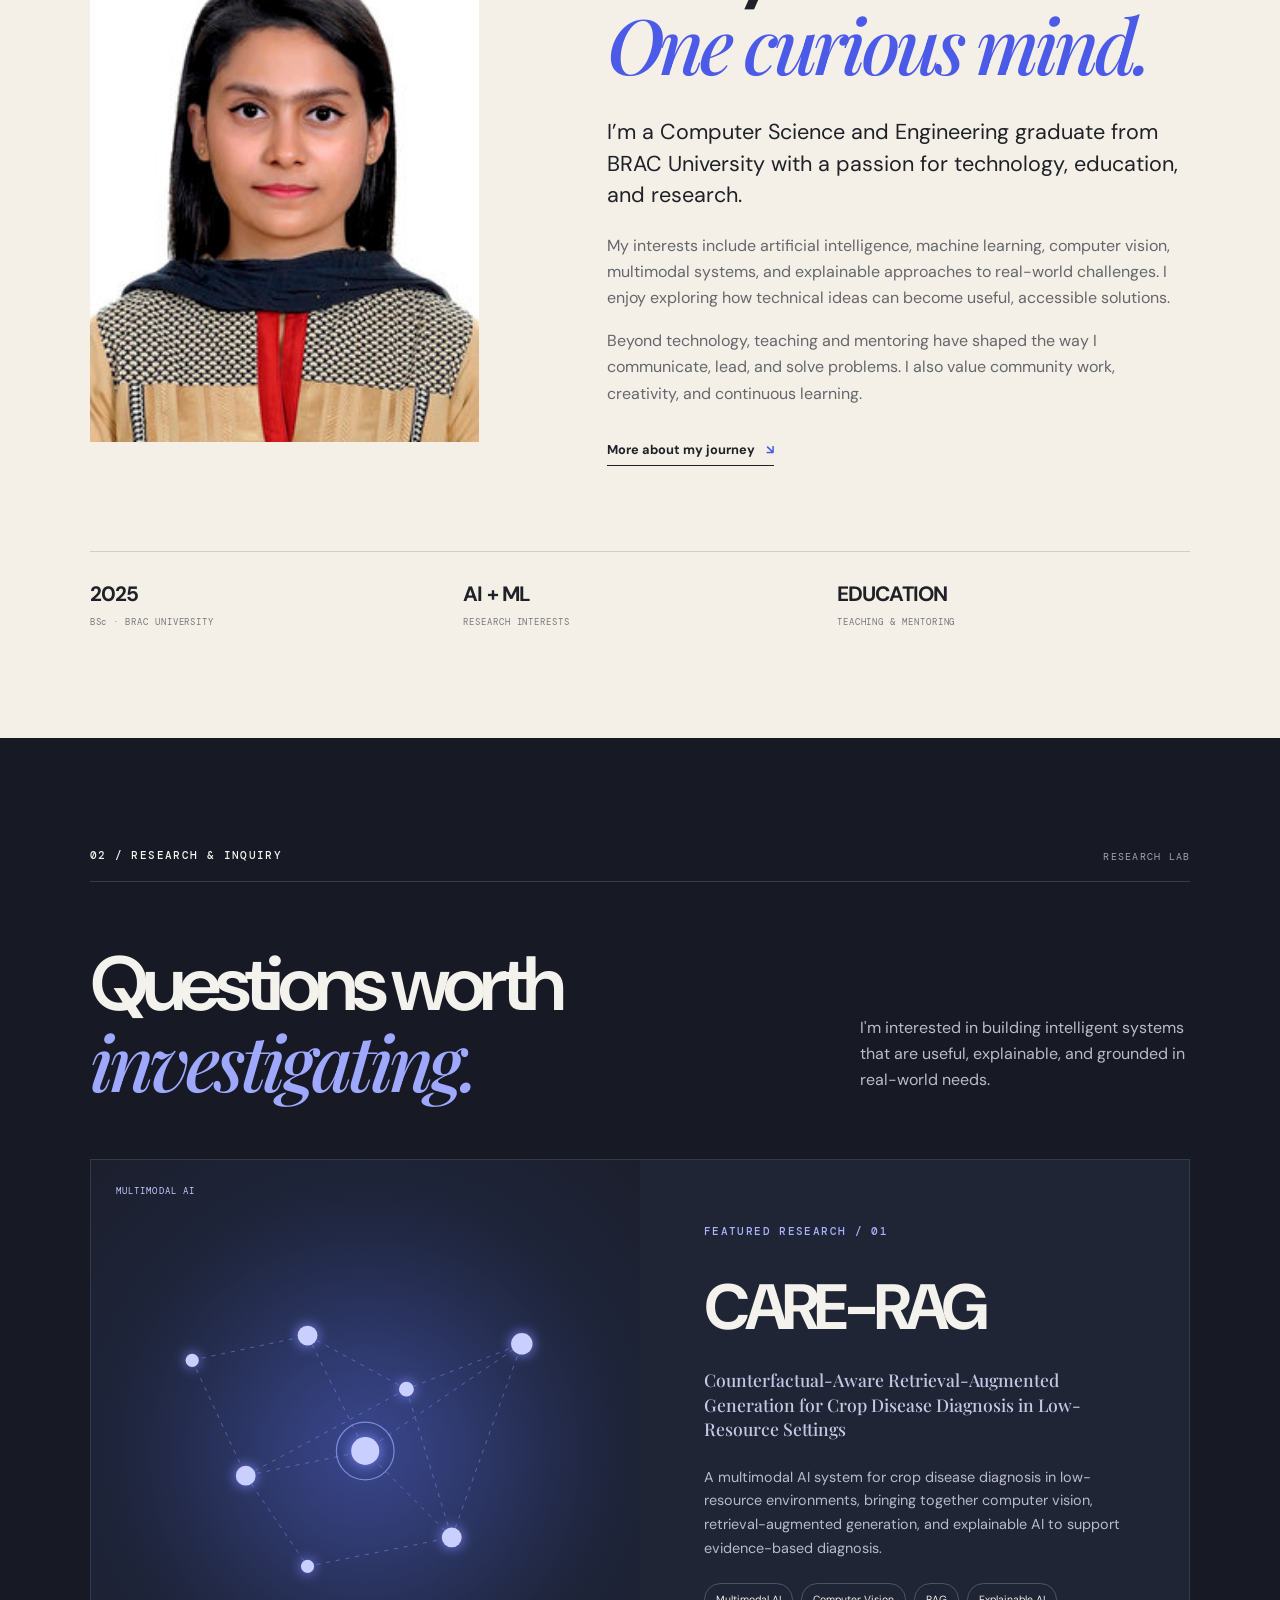
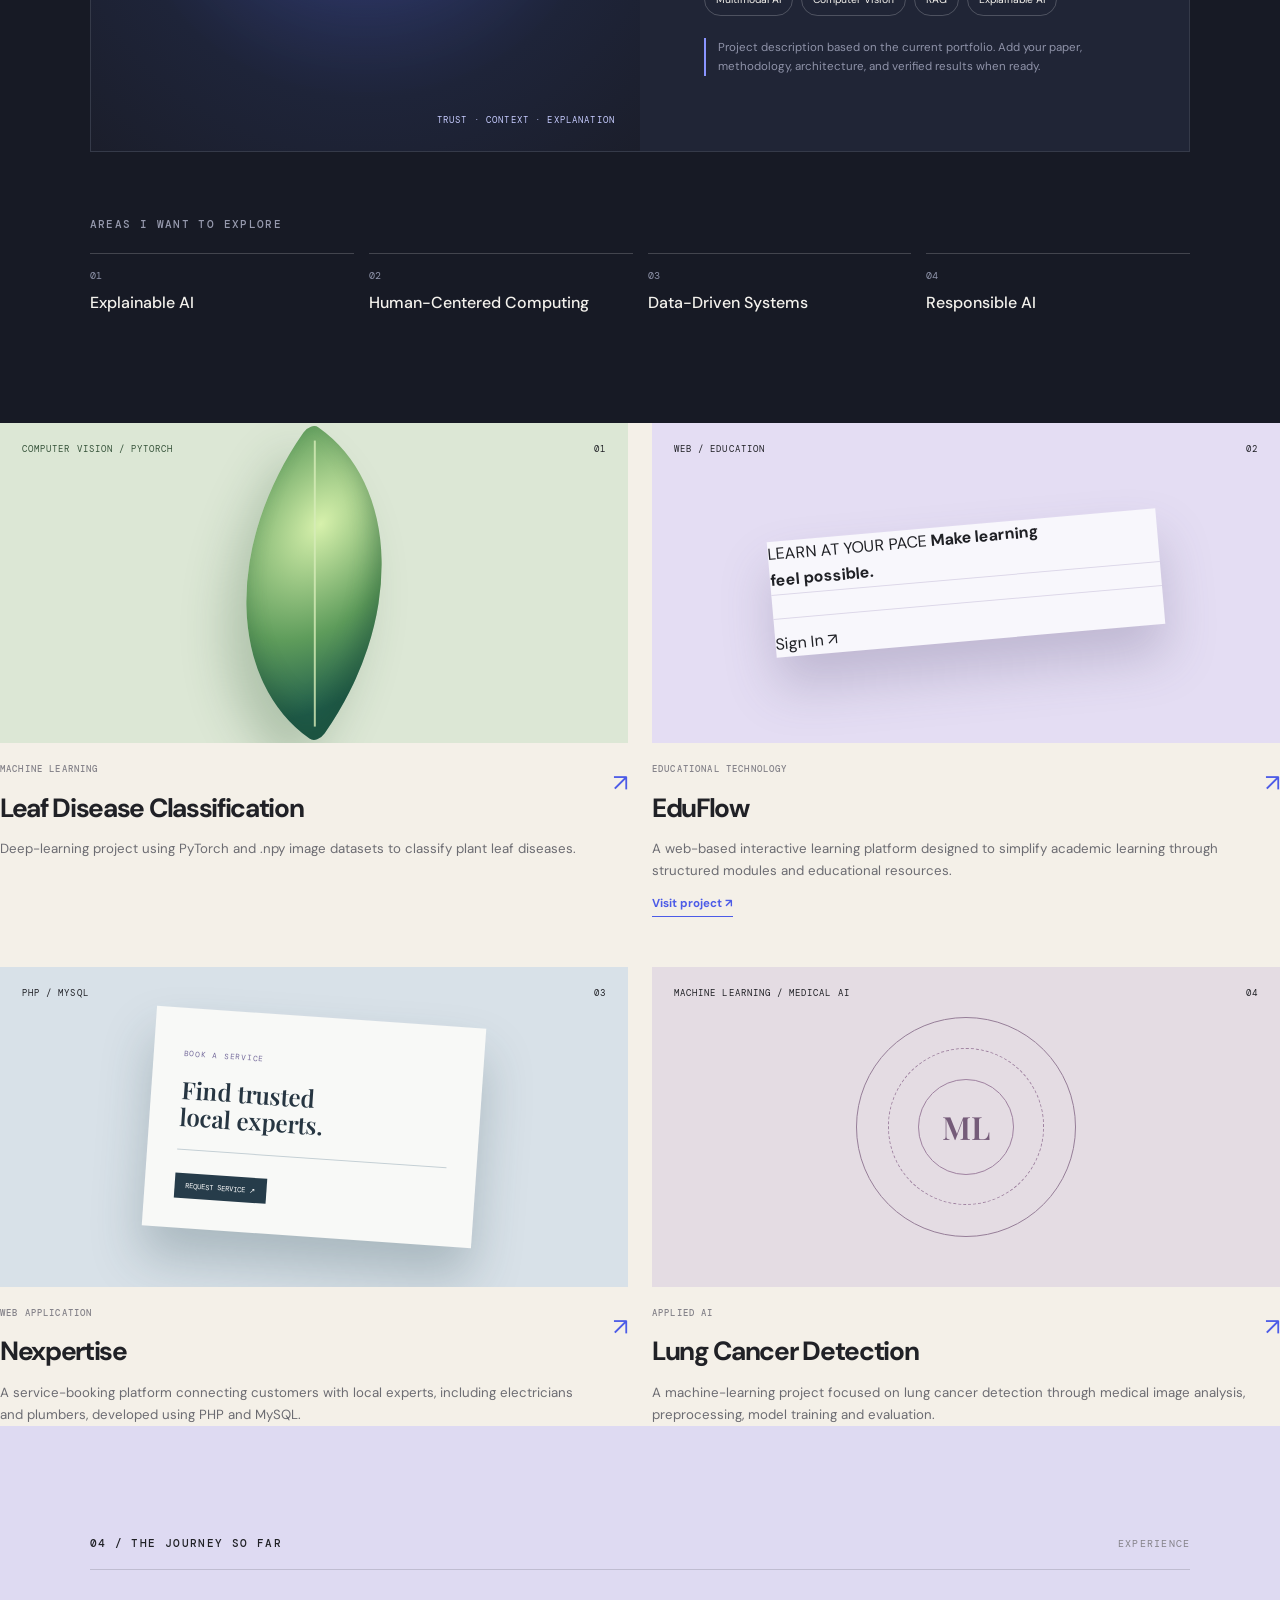
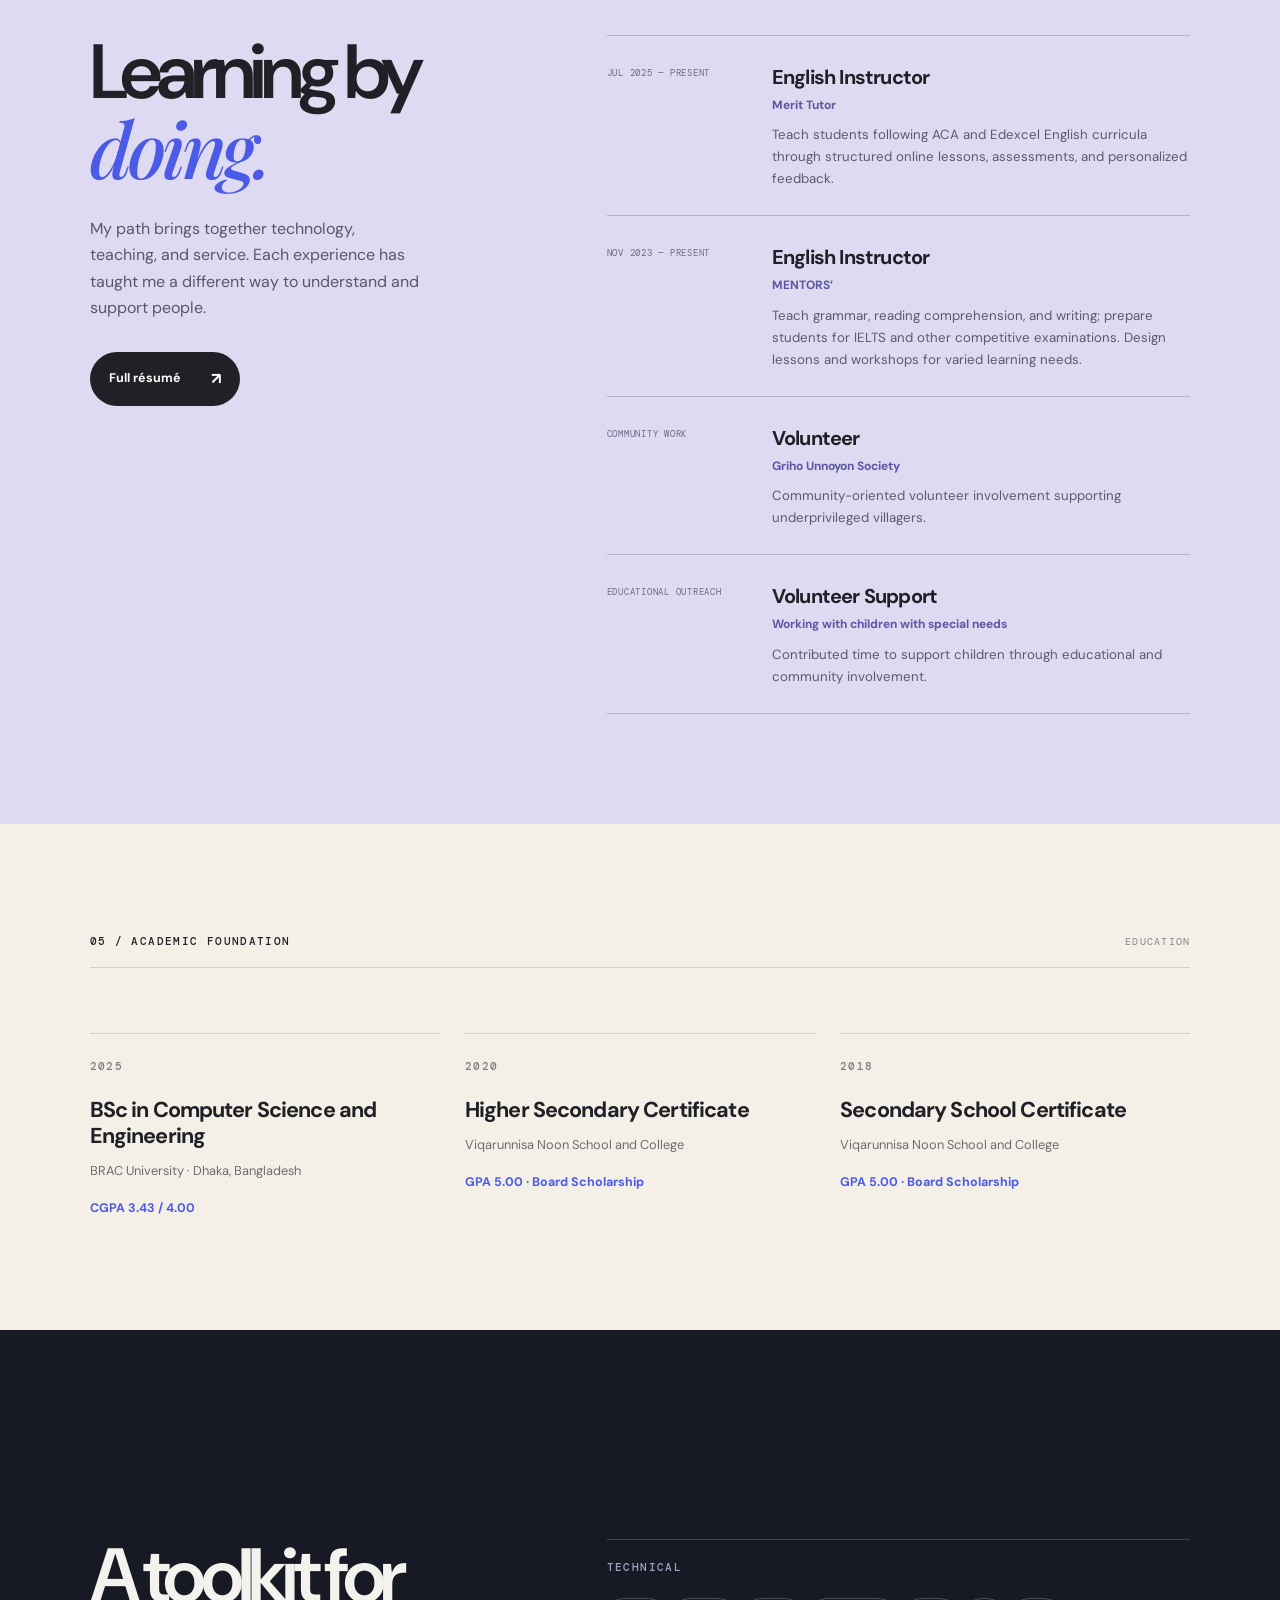
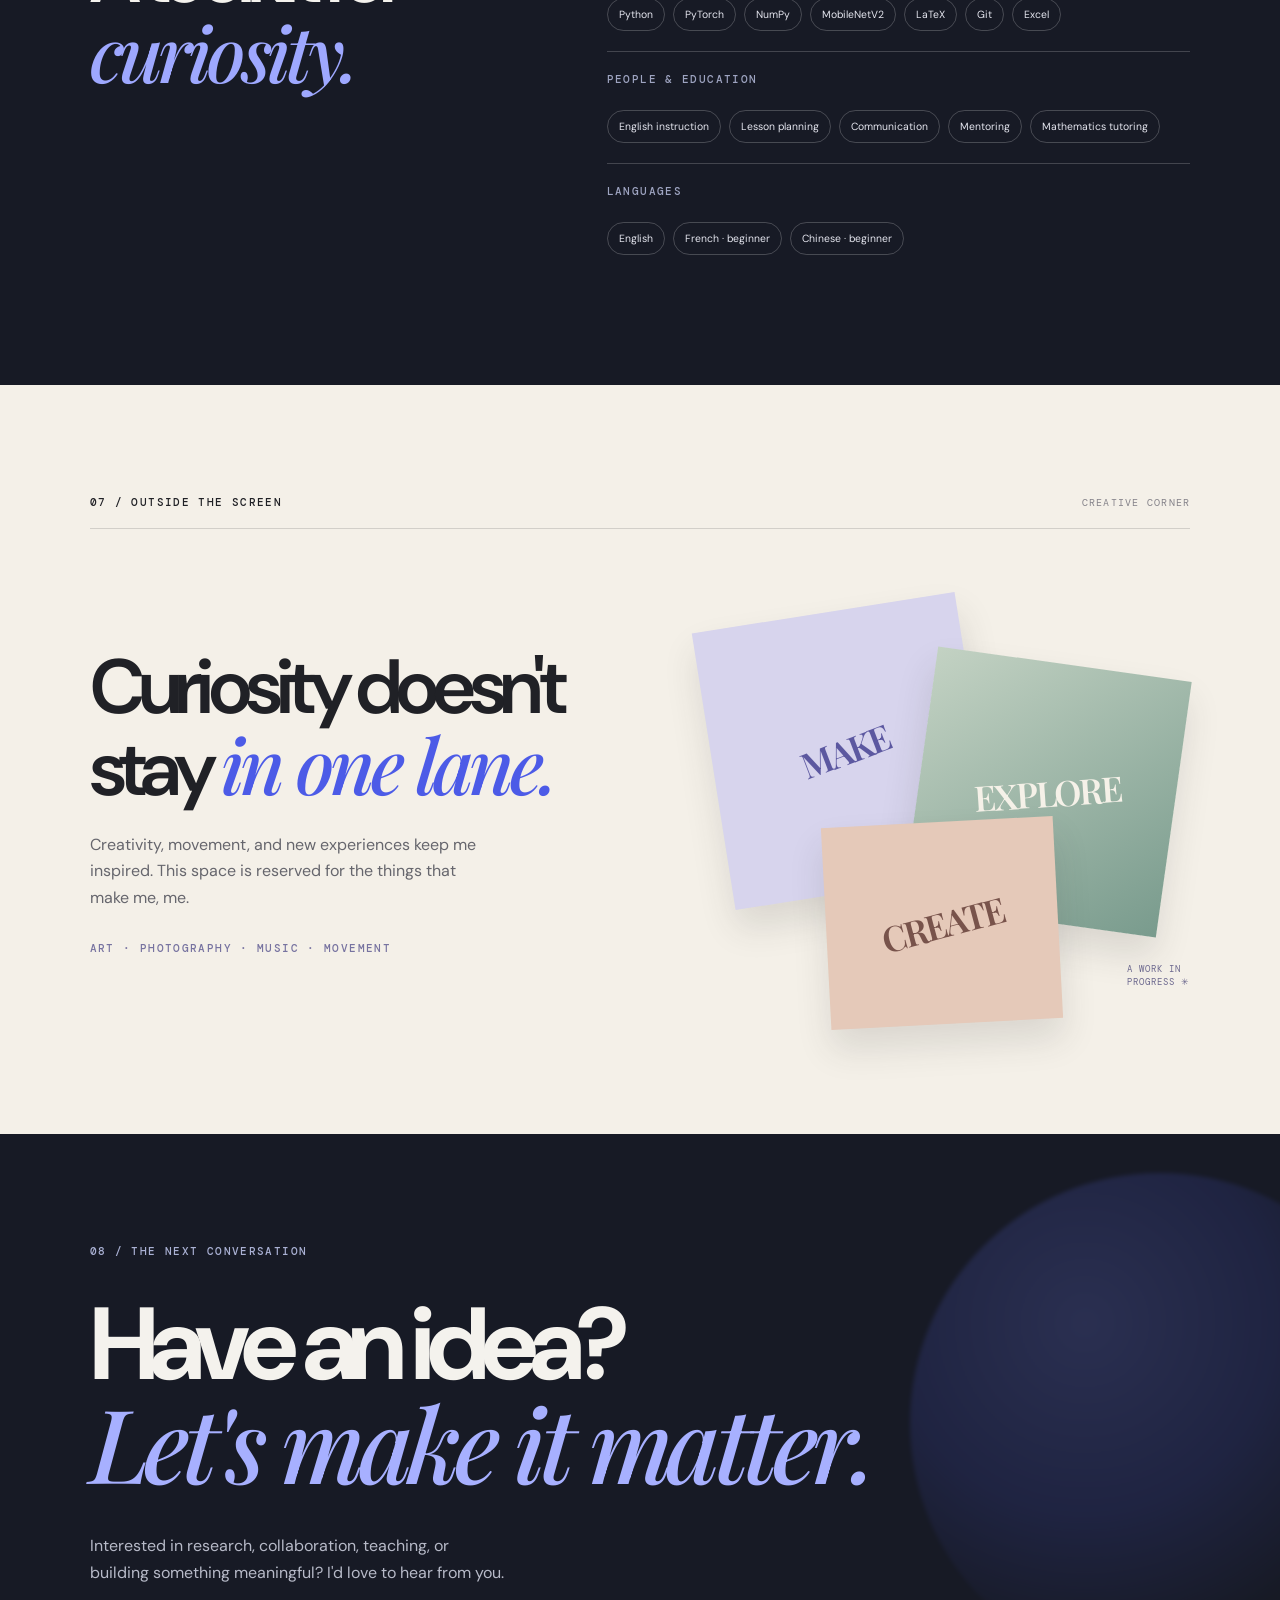
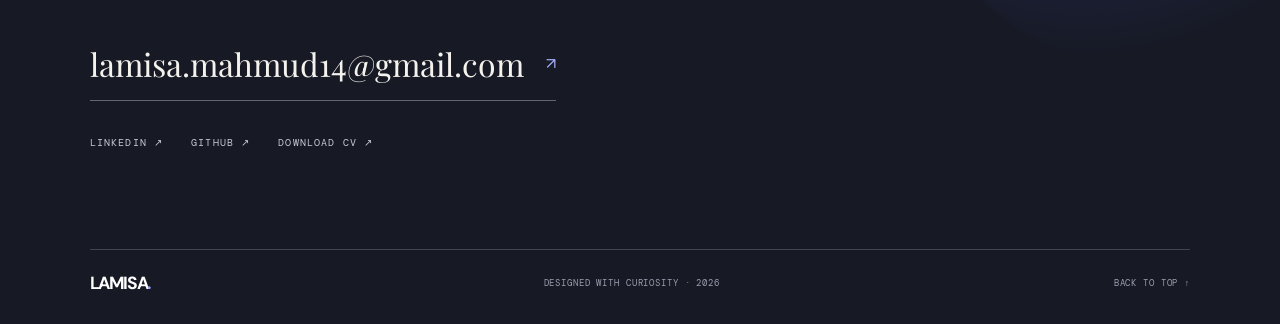
==== commit 49a49d5a: "Update EduFlow project card content" ====
--- a/index.html
+++ b/index.html
@@ -142,13 +142,10 @@
   <article class="project-card reveal">
     <div class="project-art eduflow-art">
       <div class="browser-mock">
-        <span class="browser-top"></span>
-        <span class="browser-body"></span>
+        <span>LEARN AT YOUR PACE</span>
         <b>Make learning<br>feel possible.</b>
         <div class="mock-lines"></div>
-        <div class="mock-blocks">
-          <i></i><i></i><i></i>
-        </div>
+        <div class="mock-blocks">Sign In ↗</div>
       </div>
 
       <span class="art-type">WEB / EDUCATION</span>
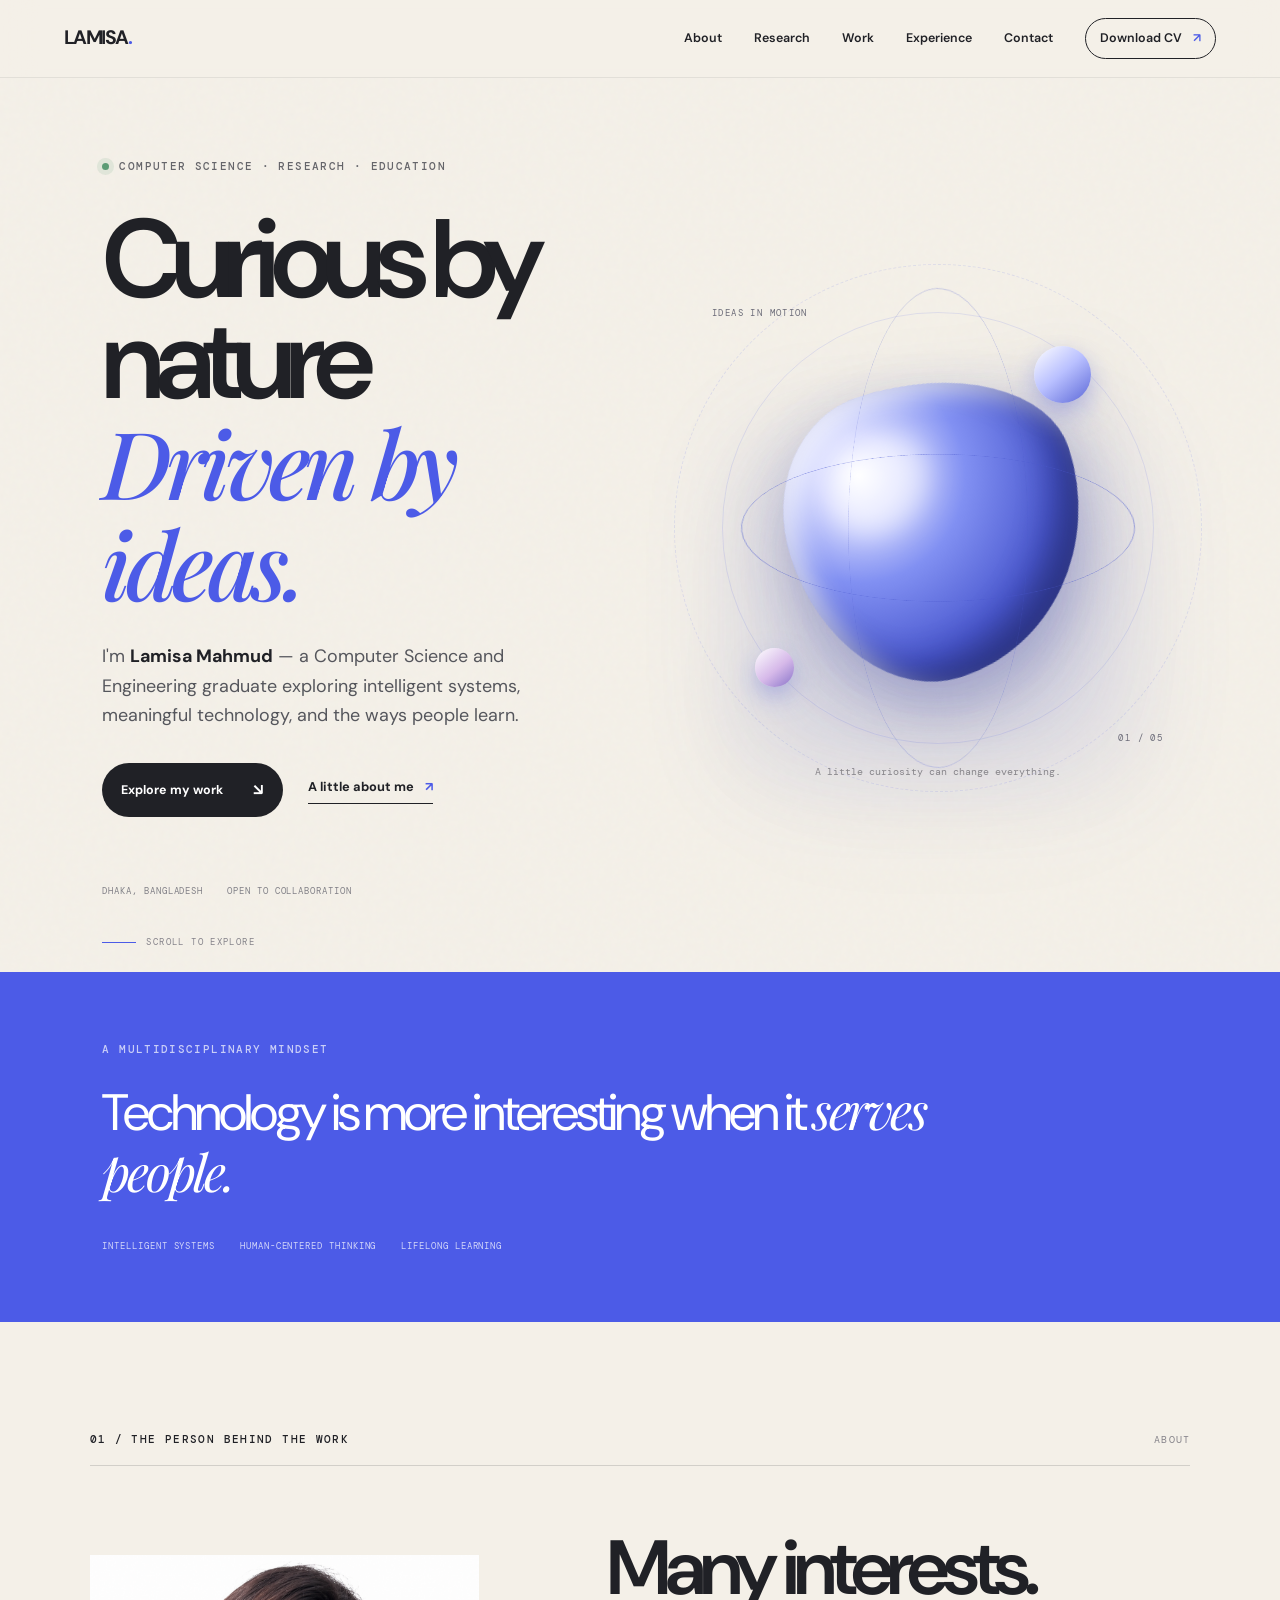
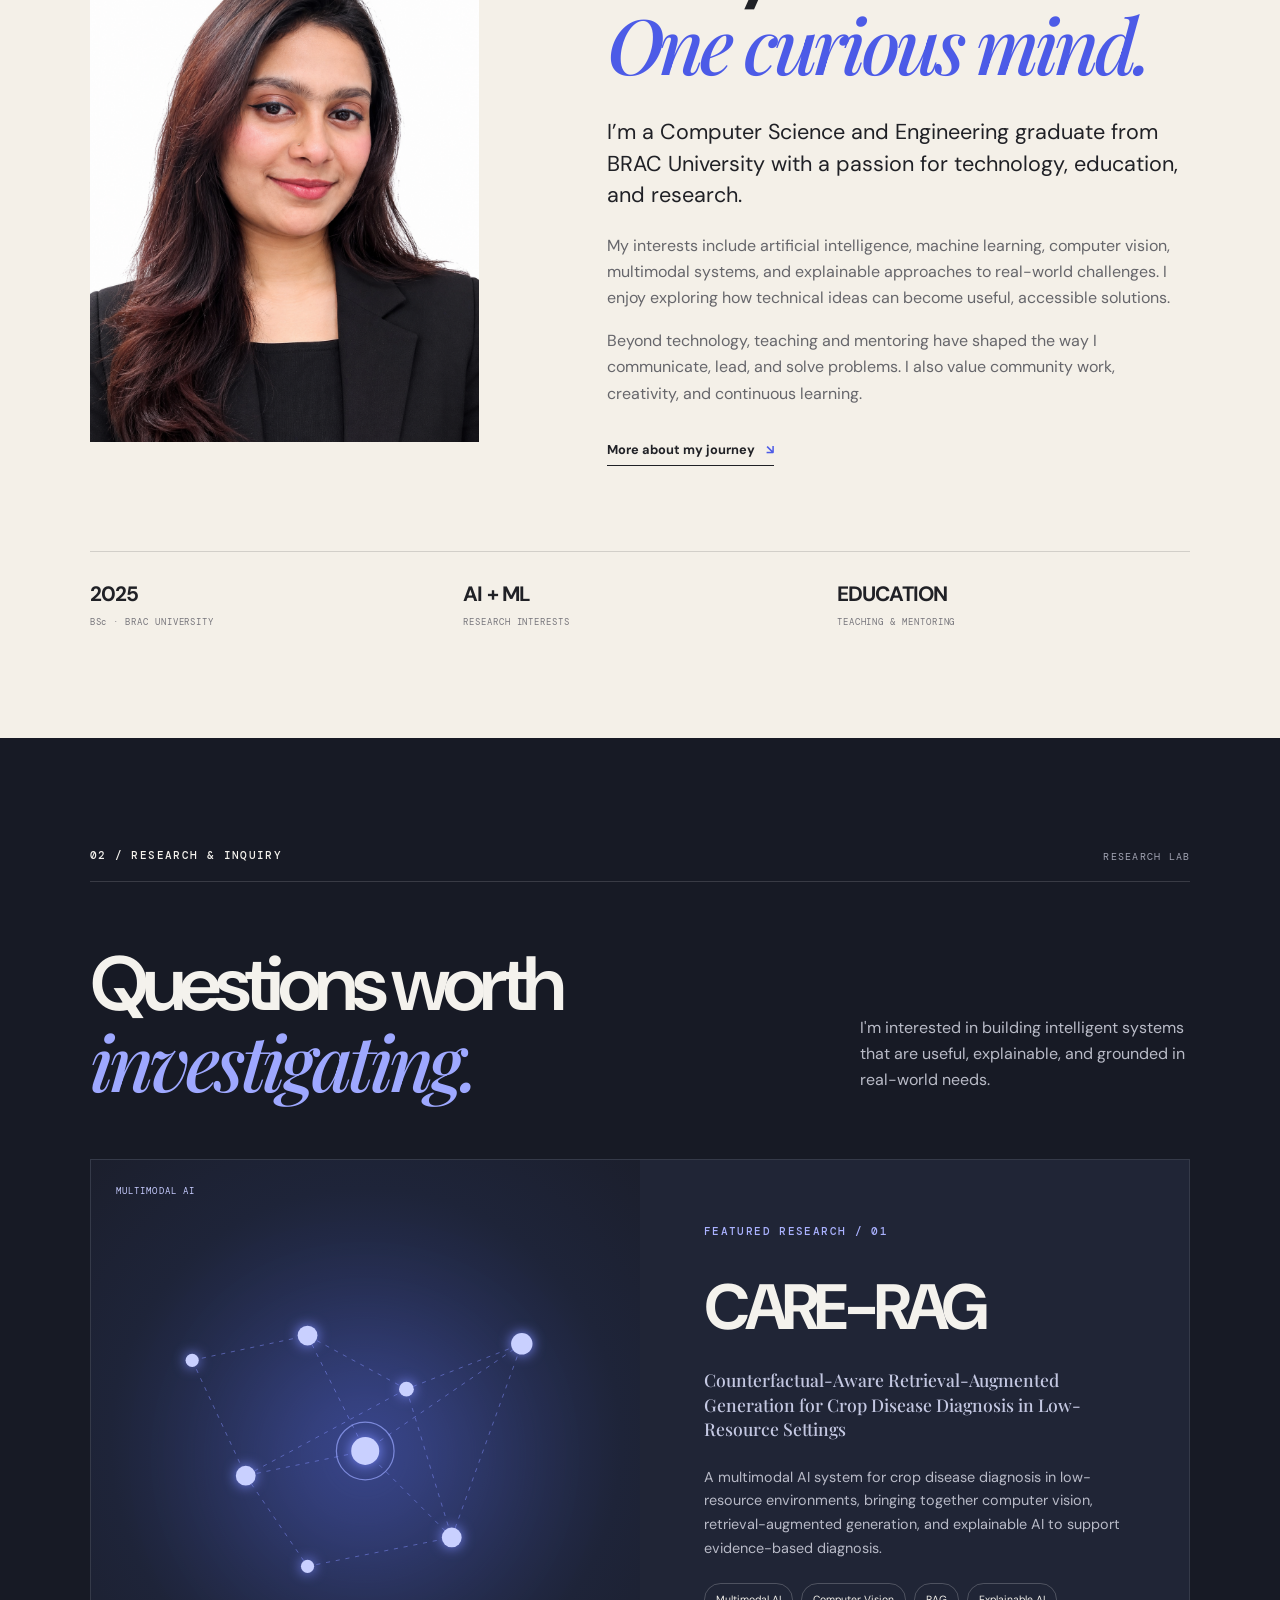
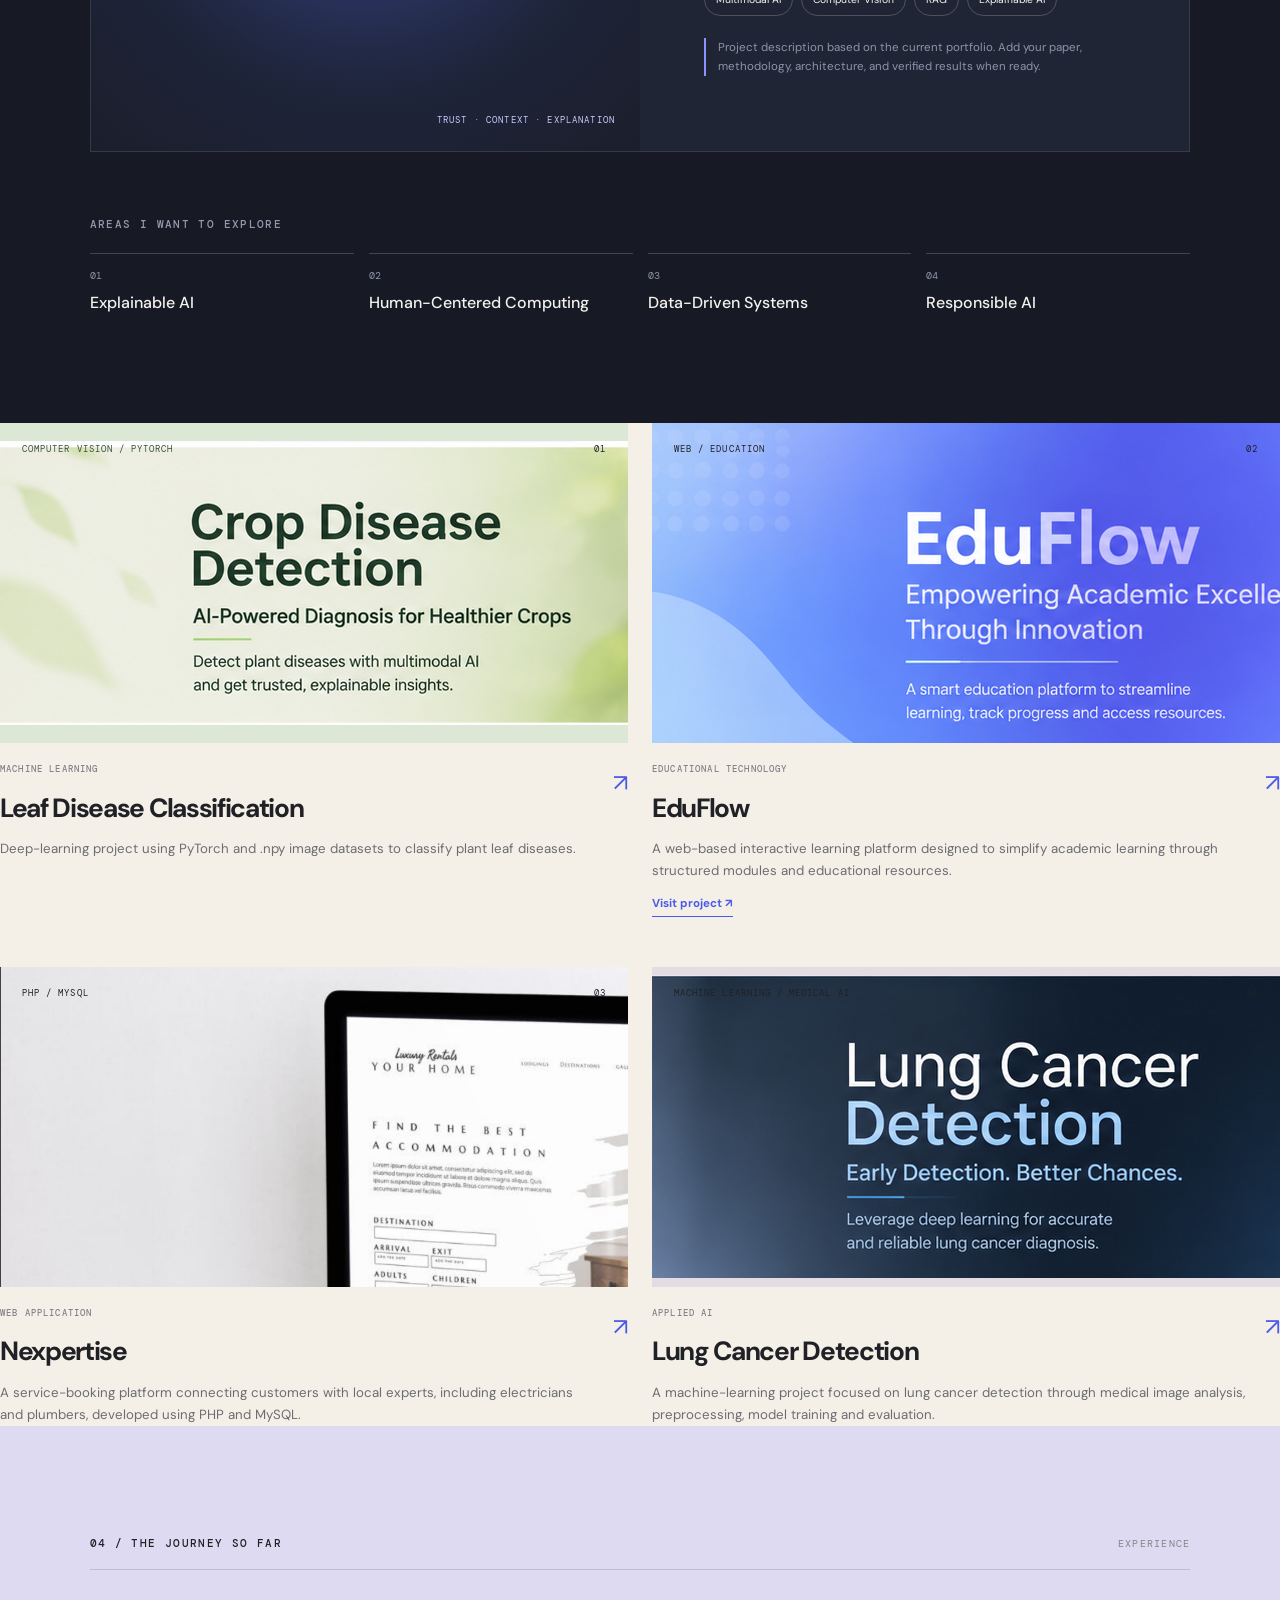
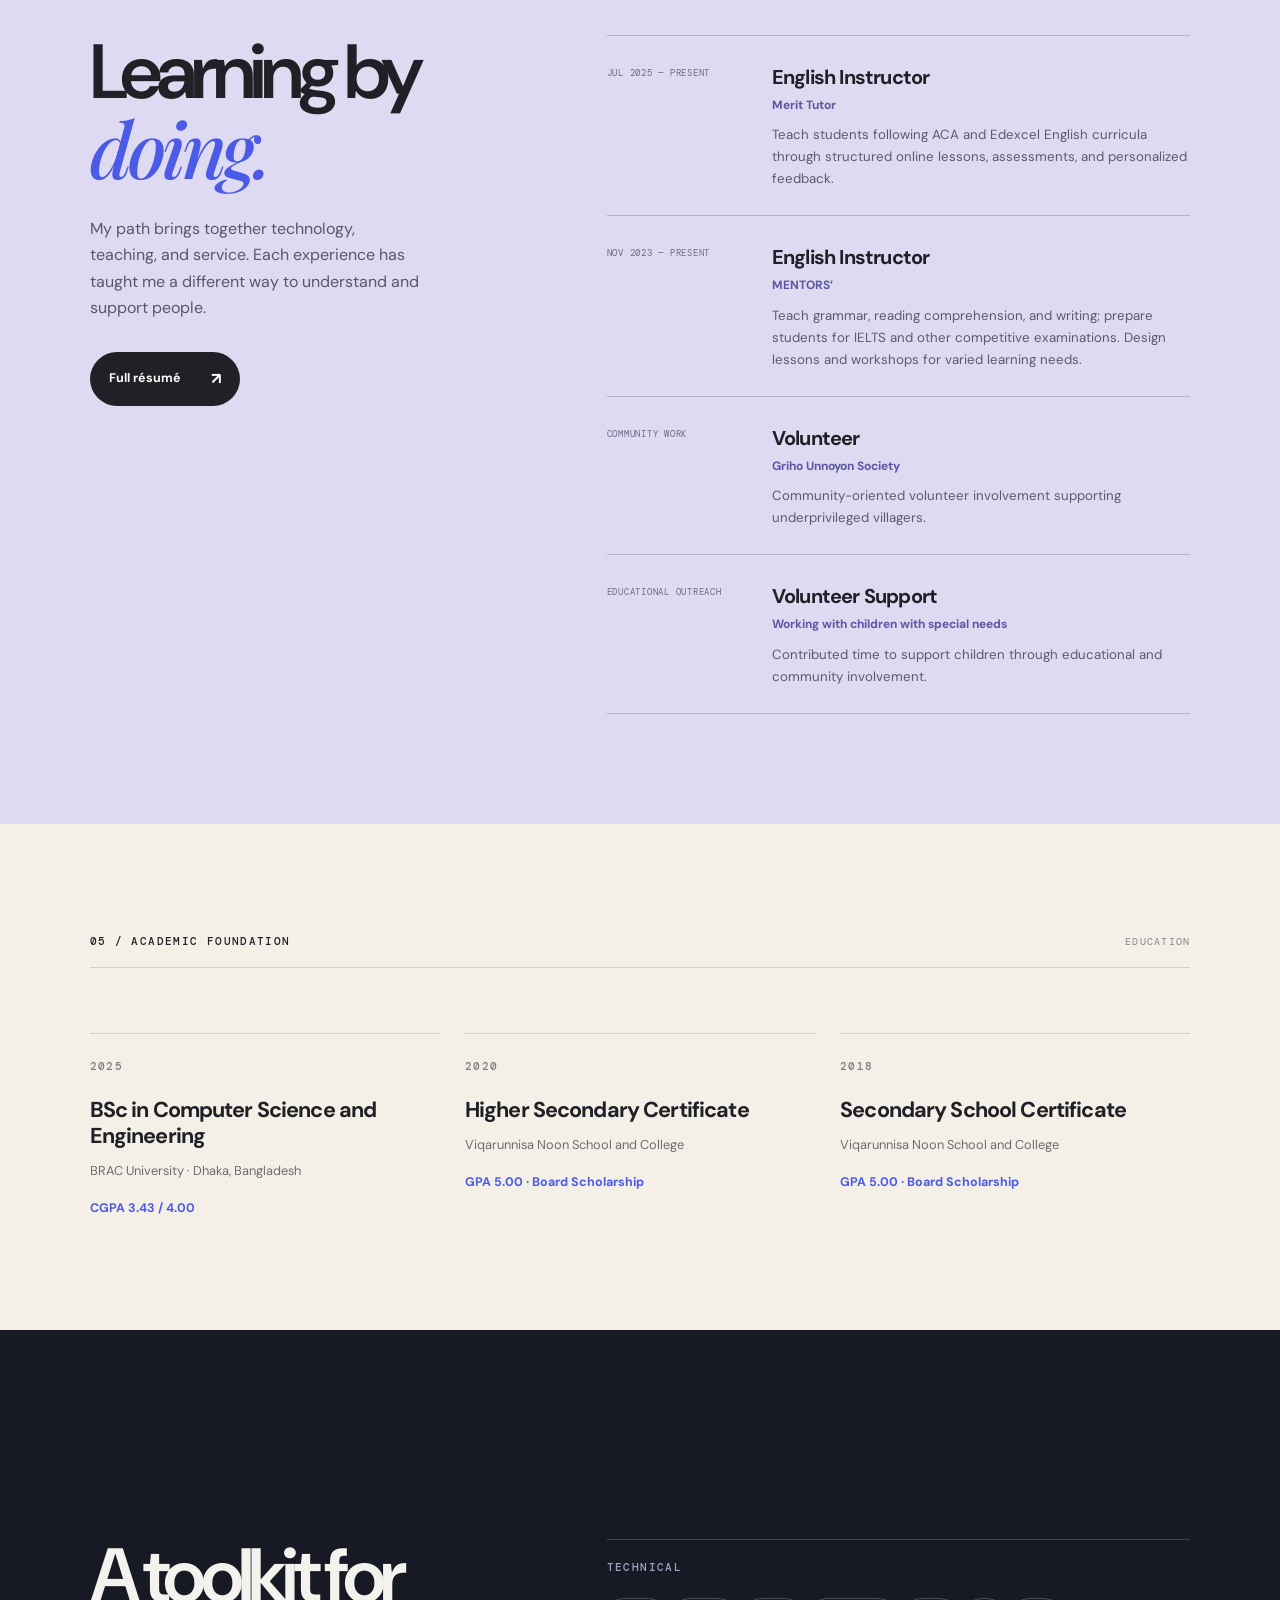
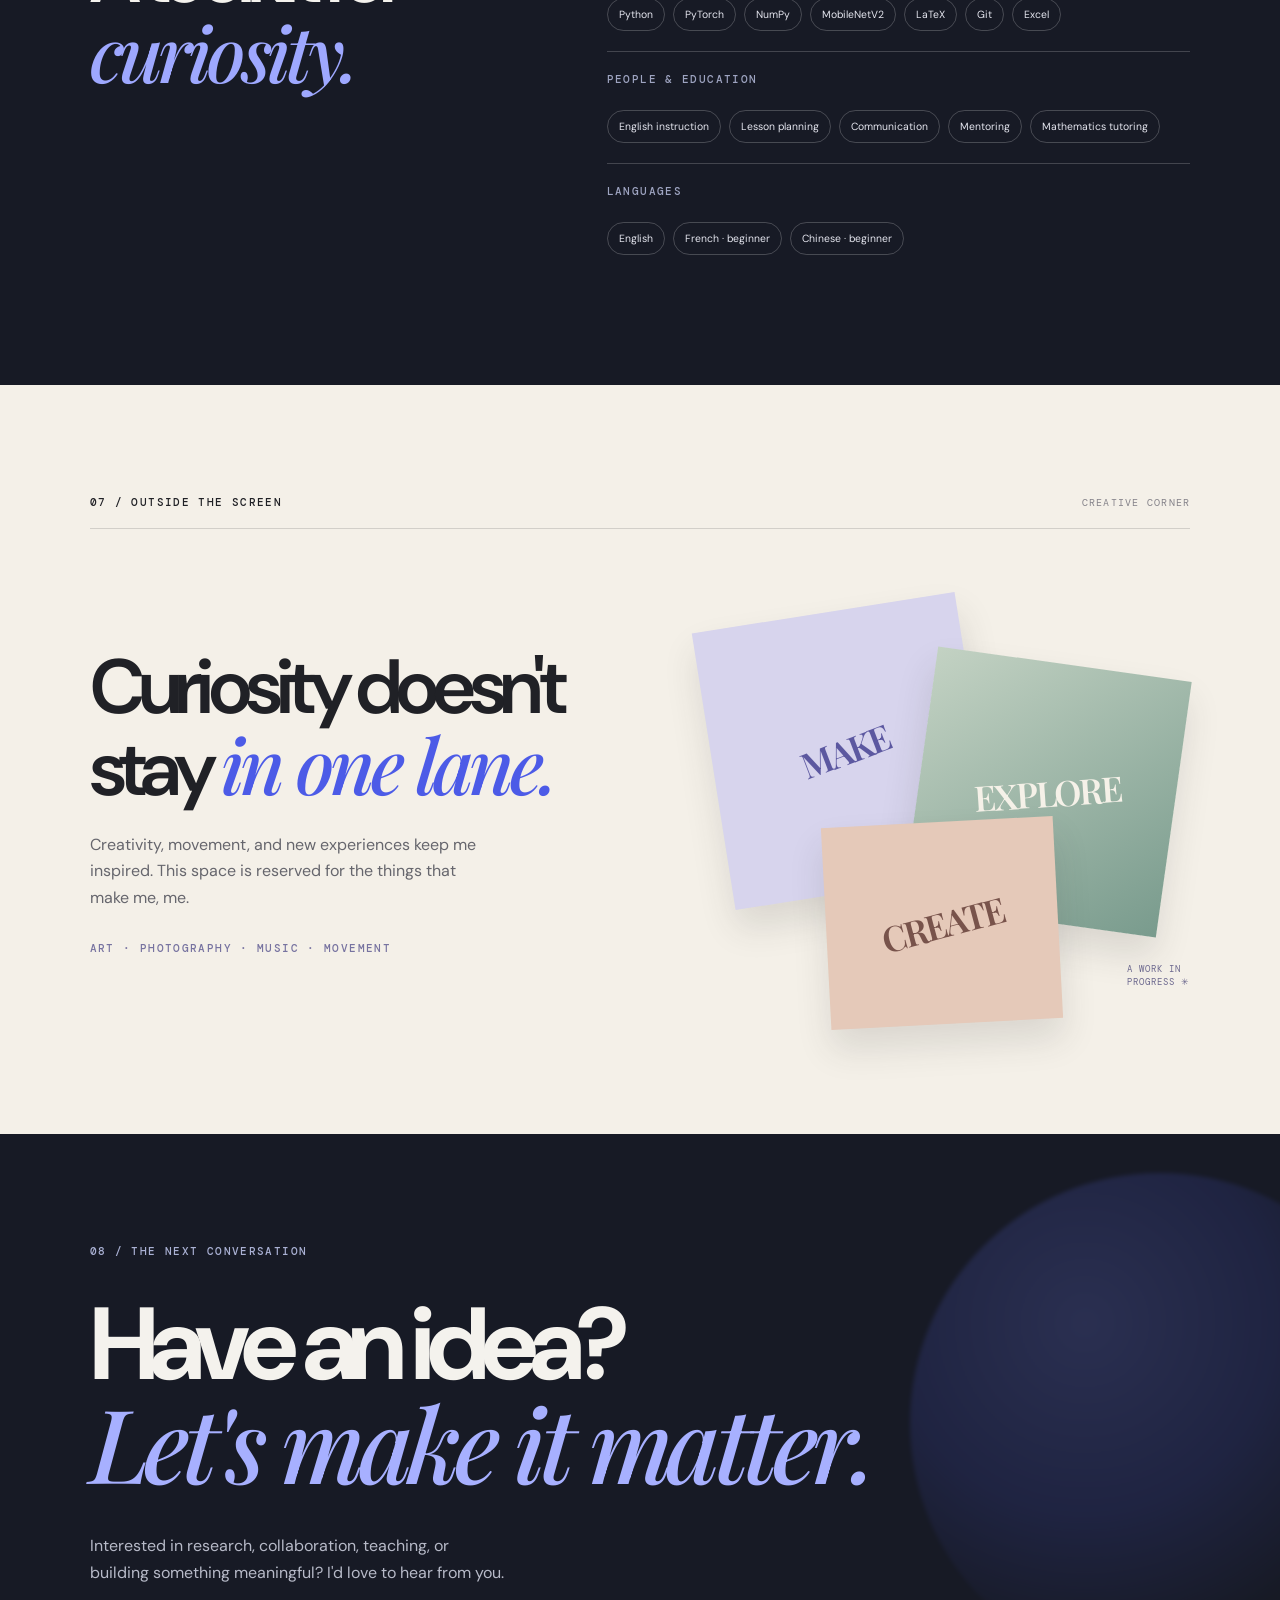
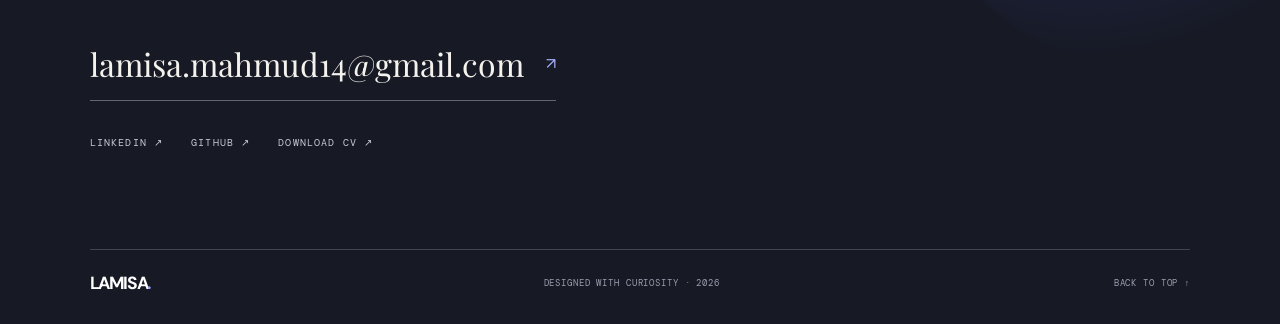
==== commit ffc2dd82: "Replace divs with images for project cards" ====
--- a/index.html
+++ b/index.html
@@ -119,7 +119,9 @@
   <!-- 01. Leaf Disease Classification -->
   <article class="project-card reveal">
     <div class="project-art leaf-art">
-      <div class="leaf-shape"></div>
+      <img class="project-image"
+           src="assets/assets/projects/crop-disease.png"
+           alt="Crop disease classification research">
       <span class="art-type">COMPUTER VISION / PYTORCH</span>
       <span class="art-number">01</span>
     </div>
@@ -141,13 +143,9 @@
   <!-- 02. EduFlow -->
   <article class="project-card reveal">
     <div class="project-art eduflow-art">
-      <div class="browser-mock">
-        <span>LEARN AT YOUR PACE</span>
-        <b>Make learning<br>feel possible.</b>
-        <div class="mock-lines"></div>
-        <div class="mock-blocks">Sign In ↗</div>
-      </div>
-
+      <img class="project-image"
+           src="assets/assets/projects/eduflow.png"
+           alt="EduFlow educational platform">
       <span class="art-type">WEB / EDUCATION</span>
       <span class="art-number">02</span>
     </div>
@@ -176,12 +174,9 @@
   <!-- 03. Nexpertise -->
   <article class="project-card reveal">
     <div class="project-art nexpertise-art">
-      <div class="booking-ui">
-        <span>BOOK A SERVICE</span>
-        <b>Find trusted<br>local experts.</b>
-        <div class="booking-line"></div>
-        <div class="booking-pill">REQUEST SERVICE ↗</div>
-      </div>
+      <img class="project-image"
+           src="assets/assets/projects/nexpertise.png"
+           alt="Nexpertise service booking platform">
 
       <span class="art-type">PHP / MYSQL</span>
       <span class="art-number">03</span>
@@ -205,9 +200,9 @@
   <!-- 04. Lung Cancer Detection -->
   <article class="project-card reveal">
     <div class="project-art cancer-art">
-      <div class="scan-rings">
-        <b>ML</b>
-      </div>
+      <img class="project-image"
+           src="assets/assets/projects/lung-cancer.png"
+           alt="Lung cancer detection machine learning project">
 
       <span class="art-type">MACHINE LEARNING / MEDICAL AI</span>
       <span class="art-number">04</span>
